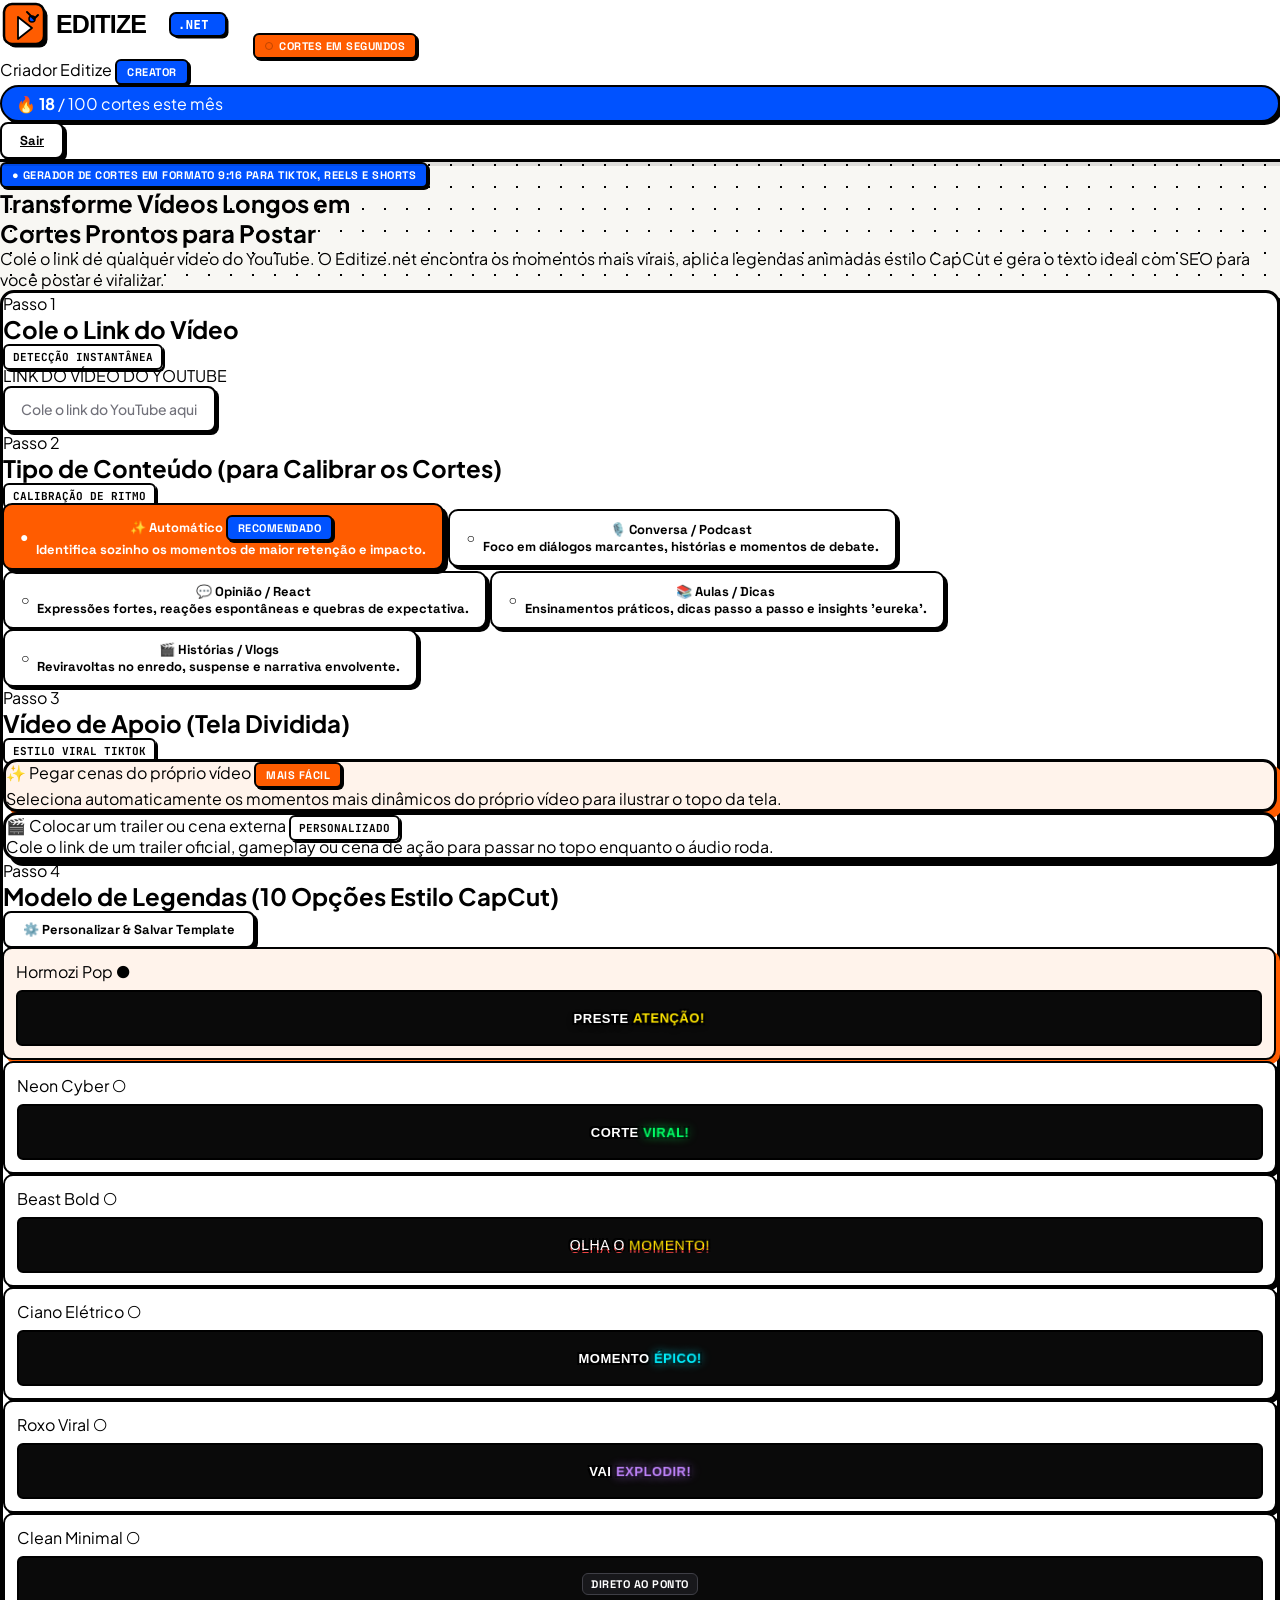
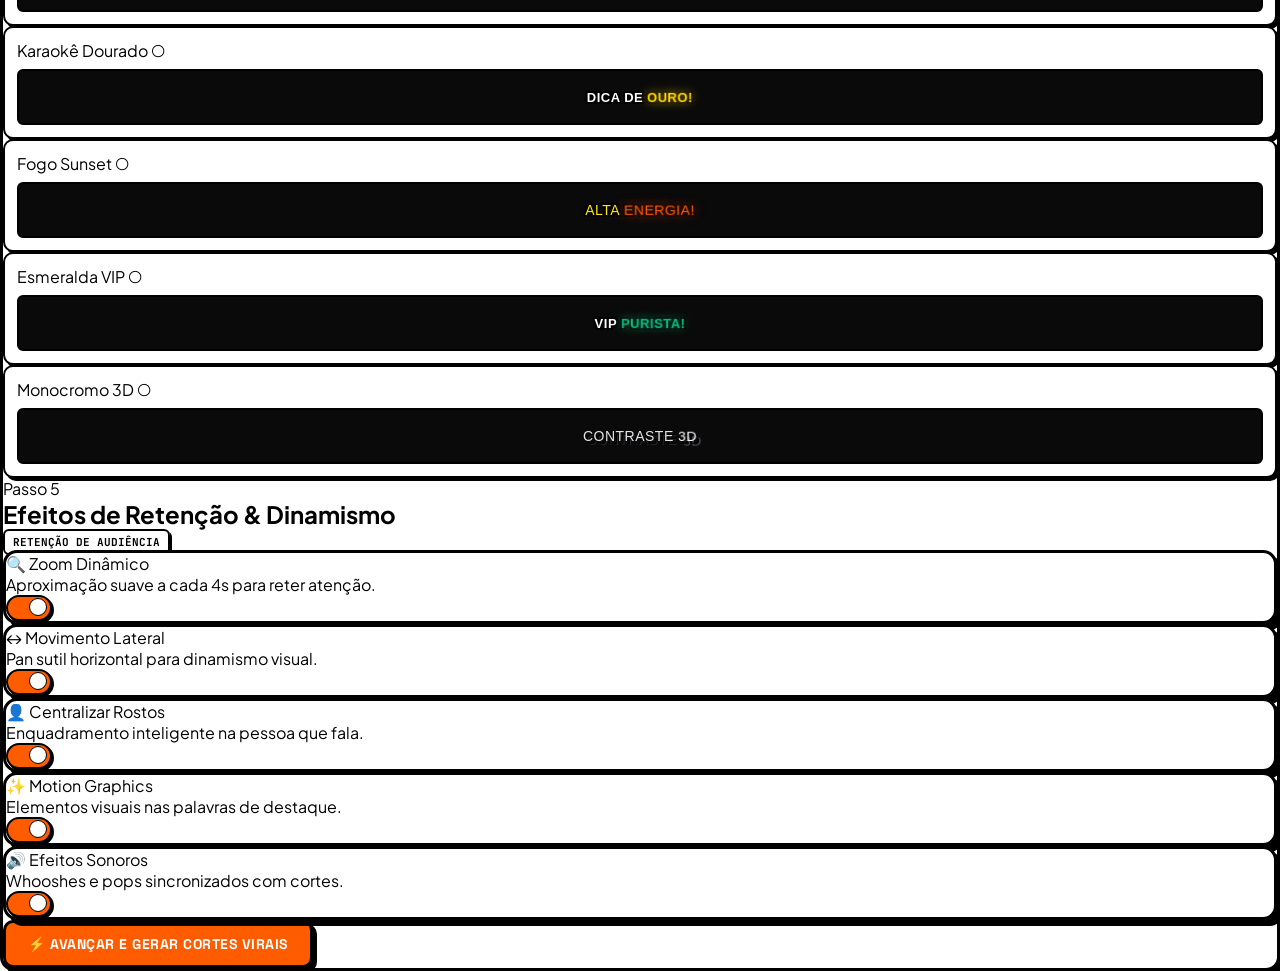
==== templates/index.html @ 09a6d40c "feat: Rebranding Editize.net com Neo-Brutalist key visual, renderizacao 9:16 com legendas e limite d" ====
<!DOCTYPE html>
<html lang="pt-BR">
<head>
    <meta charset="UTF-8">
    <meta name="viewport" content="width=device-width, initial-scale=1.0">
    <title>Editize.net — Estúdio de Cortes Virais</title>
    <link rel="icon" type="image/svg+xml" href="/static/favicon.svg">
    <!-- Tailwind CDN para estilização rápida -->
    <script src="https://cdn.tailwindcss.com"></script>
    <link rel="stylesheet" href="/static/css/cortefy.css?v=3.0.0">
    <script>
        // Seleção de Tipo de Conteúdo e Estado do Aplicativo
        window.selectedGenre = 'auto';
        window.selectedSubStyle = 'hormozi_pop';

        window.setGenre = function(genre) {
            window.selectedGenre = genre;
            var chips = document.querySelectorAll('.genre-chip');
            chips.forEach(function(chip) {
                var isMatch = chip.getAttribute('data-genre') === genre || chip.id === 'genre-btn-' + genre;
                var radio = chip.querySelector('.genre-radio');
                var title = chip.querySelector('.text-sm');
                var desc = chip.querySelector('p');
                if (isMatch) {
                    chip.classList.add('genre-chip-active');
                    chip.style.backgroundColor = '#FF5C00';
                    chip.style.borderColor = '#000000';
                    chip.style.color = '#FFFFFF';
                    chip.style.boxShadow = '4px 4px 0px #000000';
                    if (radio) {
                        radio.textContent = '●';
                        radio.style.color = '#FFFFFF';
                    }
                    if (title) title.style.color = '#FFFFFF';
                    if (desc) desc.style.color = '#FFF3EB';
                } else {
                    chip.classList.remove('genre-chip-active');
                    chip.style.backgroundColor = '#FFFFFF';
                    chip.style.borderColor = '#000000';
                    chip.style.color = '#000000';
                    chip.style.boxShadow = '3px 3px 0px #000000';
                    if (radio) {
                        radio.textContent = '○';
                        radio.style.color = '#000000';
                    }
                    if (title) title.style.color = '#000000';
                    if (desc) desc.style.color = '#4B5563';
                }
            });
            var hidden = document.getElementById('selected-genre-input');
            if (hidden) hidden.value = genre;
        };

        window.setSubStyle = function(styleKey) {
            window.selectedSubStyle = styleKey;
            var cards = document.querySelectorAll('.sub-card');
            cards.forEach(function(card) {
                var isMatch = card.getAttribute('data-sub-style') === styleKey;
                var radio = card.querySelector('.sub-radio');
                if (isMatch) {
                    card.classList.add('sub-card-active');
                    if (radio) {
                        radio.textContent = '●';
                        radio.style.color = '#FF5C00';
                    }
                } else {
                    card.classList.remove('sub-card-active');
                    if (radio) {
                        radio.textContent = '○';
                        radio.style.color = '#000000';
                    }
                }
            });
            var hidden = document.getElementById('selected-sub-style-input');
            if (hidden) hidden.value = styleKey;
        };
    </script>
</head>
<body class="selection:bg-[#FF5C00] selection:text-white min-h-screen text-black">

    <!-- Cabeçalho Principal -->
    <header class="header-glass py-4 px-6 md:px-12 flex justify-between items-center sticky top-0 z-50">
        <div class="flex items-center gap-4">
            <img src="/static/logo.svg" alt="Editize.net" class="h-8">
            <span class="badge-neon hidden sm:inline-flex">
                <span class="radar-dot"></span>
                <span>Cortes em Segundos</span>
            </span>
        </div>

        <div class="flex items-center gap-3">
            <!-- Informações do Usuário Logado -->
            <div id="user-header-chip" class="hidden md:flex items-center gap-2 bg-[#F4F3EE] border-2 border-black px-3 py-1.5 rounded-lg text-xs font-bold shadow-[2px_2px_0px_#000]">
                <span id="user-name-display" class="text-black font-black">Criador Editize</span>
                <span id="user-plan-display" class="badge-blue text-[9px] py-0.5 px-1.5 uppercase font-black">Creator</span>
            </div>

            <!-- Contador Mensal de Cortes -->
            <div class="monthly-badge flex items-center gap-2.5 px-3.5 py-1.5 rounded-full text-xs">
                <span class="text-white font-bold">🔥</span>
                <span class="text-white font-bold">
                    <strong id="header-cuts-used" class="text-white font-mono">18</strong> / <span id="header-cuts-limit" class="text-blue-100">100</span> cortes este mês
                </span>
                <div class="w-16 h-2 bg-black/25 rounded-full overflow-hidden border border-black/30 hidden md:block">
                    <div id="header-cuts-bar" class="h-full bg-white rounded-full" style="width: 18%;"></div>
                </div>
            </div>

            <a href="/login" class="btn-secondary text-xs hidden sm:inline-flex" title="Alternar conta ou sair">
                <span>Sair</span>
            </a>
        </div>
    </header>

    <!-- Conteúdo Principal -->
    <main class="max-w-5xl mx-auto px-6 py-10 space-y-12">

        <!-- Apresentação -->
        <section class="text-center space-y-4 pt-2">
            <div class="badge-blue text-xs font-extrabold uppercase tracking-wider mb-1">
                <span>● Gerador de Cortes em Formato 9:16 para TikTok, Reels e Shorts</span>
            </div>
            <h1 class="text-4xl md:text-5xl font-black tracking-tight text-black font-display leading-tight">
                Transforme Vídeos Longos em <br>
                <span class="text-[#FF5C00] underline decoration-[#0052FF] decoration-4 underline-offset-4">Cortes Prontos para Postar</span>
            </h1>
            <p class="text-zinc-700 font-medium text-sm md:text-base max-w-2xl mx-auto">
                Cole o link de qualquer vídeo do YouTube. O Editize.net encontra os momentos mais virais, aplica legendas animadas estilo CapCut e gera o texto ideal com SEO para você postar e viralizar.
            </p>
        </section>

        <!-- Formulário do Estúdio (Passos 1 a 6) -->
        <section class="tech-card p-6 md:p-8 space-y-8">

            <!-- PASSO 1: Escolha do Vídeo -->
            <div class="space-y-4">
                <div class="flex items-center justify-between border-b-2 border-black pb-3">
                    <div class="flex items-center gap-3">
                        <span class="text-[#FF5C00] font-black text-sm uppercase">Passo 1</span>
                        <h2 class="text-lg font-black text-black font-display">Cole o Link do Vídeo</h2>
                    </div>
                    <span class="badge-zinc">Detecção Instantânea</span>
                </div>

                <div class="space-y-3">
                    <div class="flex items-center justify-between">
                        <label class="block text-xs font-black text-zinc-800 tracking-wider">LINK DO VÍDEO DO YOUTUBE</label>
                        <span id="preview-loading-spinner" class="text-xs text-[#FF5C00] font-bold items-center gap-1.5" style="display: none;">
                            <span class="radar-dot"></span>
                            <span>Identificando vídeo...</span>
                        </span>
                    </div>
                    <input 
                        type="text" 
                        id="input-main-url"
                        class="tech-input w-full"
                        placeholder="Cole o link do YouTube aqui (ex: https://www.youtube.com/watch?v=...)"
                        value=""
                        autocomplete="off"
                    >

                    <!-- Card de Prévia Instantânea do Vídeo -->
                    <div id="video-preview-card" class="preview-card p-4 flex flex-col sm:flex-row gap-4 items-center" style="display: none;">
                        <div class="relative w-full sm:w-48 aspect-video rounded-lg overflow-hidden border-2 border-black shrink-0 bg-zinc-950 shadow-[2px_2px_0px_#000]">
                            <img id="preview-thumb" src="" alt="Capa do Vídeo" class="w-full h-full object-cover">
                            <span id="preview-duration" class="absolute bottom-1.5 right-1.5 bg-black text-[11px] text-[#FF5C00] font-mono px-2 py-0.5 rounded border border-black font-bold">--:--</span>
                        </div>
                        <div class="flex-1 text-left space-y-1.5 w-full">
                            <div class="flex items-center gap-2">
                                <span class="badge-neon text-[10px]">
                                    <span class="radar-dot"></span>
                                    <span>Vídeo Identificado</span>
                                </span>
                                <span id="preview-channel" class="text-xs text-zinc-700 font-bold truncate max-w-[200px]"></span>
                            </div>
                            <h3 id="preview-title" class="text-sm sm:text-base font-black text-black line-clamp-2"></h3>
                            <p class="text-xs text-zinc-600 font-medium">
                                Vídeo identificado com sucesso! Configure as preferências abaixo para calibrar seus cortes.
                            </p>
                        </div>
                    </div>
                </div>
            </div>

            <!-- PASSO 2: Tipo de Conteúdo -->
            <div class="space-y-4">
                <div class="flex items-center justify-between border-b-2 border-black pb-3">
                    <div class="flex items-center gap-3">
                        <span class="text-[#FF5C00] font-black text-sm uppercase">Passo 2</span>
                        <h2 class="text-lg font-black text-black font-display">Tipo de Conteúdo (para Calibrar os Cortes)</h2>
                    </div>
                    <span class="badge-zinc">Calibração de Ritmo</span>
                </div>

                <input type="hidden" id="selected-genre-input" value="auto">
                <div id="genre-container" class="grid grid-cols-1 sm:grid-cols-2 md:grid-cols-3 gap-3">
                    <!-- Automático -->
                    <button type="button" data-genre="auto" onclick="setGenre('auto')" id="genre-btn-auto" class="genre-chip genre-chip-active text-left p-3.5 rounded-xl flex items-start gap-3 transition-all" style="background-color: #FF5C00; border-color: #000000; color: #FFFFFF; box-shadow: 4px 4px 0px #000000;">
                        <span class="genre-radio text-base leading-none font-black shrink-0 mt-0.5" style="color: #FFFFFF;">●</span>
                        <div>
                            <div class="text-sm font-black text-white flex items-center gap-1.5">
                                <span>✨ Automático</span>
                                <span class="badge-blue text-[9px] py-0 px-1.5">Recomendado</span>
                            </div>
                            <p class="text-xs text-orange-100 font-medium mt-1">Identifica sozinho os momentos de maior retenção e impacto.</p>
                        </div>
                    </button>

                    <!-- Conversa / Podcast -->
                    <button type="button" data-genre="podcast" onclick="setGenre('podcast')" id="genre-btn-podcast" class="genre-chip text-left p-3.5 rounded-xl flex items-start gap-3 transition-all">
                        <span class="genre-radio text-base leading-none font-black shrink-0 mt-0.5" style="color: #000000;">○</span>
                        <div>
                            <div class="text-sm font-black text-black">🎙️ Conversa / Podcast</div>
                            <p class="text-xs text-zinc-600 font-medium mt-1">Foco em diálogos marcantes, histórias e momentos de debate.</p>
                        </div>
                    </button>

                    <!-- Opinião / React -->
                    <button type="button" data-genre="commentary" onclick="setGenre('commentary')" id="genre-btn-commentary" class="genre-chip text-left p-3.5 rounded-xl flex items-start gap-3 transition-all">
                        <span class="genre-radio text-base leading-none font-black shrink-0 mt-0.5" style="color: #000000;">○</span>
                        <div>
                            <div class="text-sm font-black text-black">💬 Opinião / React</div>
                            <p class="text-xs text-zinc-600 font-medium mt-1">Expressões fortes, reações espontâneas e quebras de expectativa.</p>
                        </div>
                    </button>

                    <!-- Aulas / Dicas -->
                    <button type="button" data-genre="academic" onclick="setGenre('academic')" id="genre-btn-academic" class="genre-chip text-left p-3.5 rounded-xl flex items-start gap-3 transition-all">
                        <span class="genre-radio text-base leading-none font-black shrink-0 mt-0.5" style="color: #000000;">○</span>
                        <div>
                            <div class="text-sm font-black text-black">📚 Aulas / Dicas</div>
                            <p class="text-xs text-zinc-600 font-medium mt-1">Ensinamentos práticos, dicas passo a passo e insights 'eureka'.</p>
                        </div>
                    </button>

                    <!-- Histórias / Vlogs -->
                    <button type="button" data-genre="vlog" onclick="setGenre('vlog')" id="genre-btn-vlog" class="genre-chip text-left p-3.5 rounded-xl flex items-start gap-3 transition-all">
                        <span class="genre-radio text-base leading-none font-black shrink-0 mt-0.5" style="color: #000000;">○</span>
                        <div>
                            <div class="text-sm font-black text-black">🎬 Histórias / Vlogs</div>
                            <p class="text-xs text-zinc-600 font-medium mt-1">Reviravoltas no enredo, suspense e narrativa envolvente.</p>
                        </div>
                    </button>
                </div>
            </div>

            <!-- PASSO 3: Vídeo de Apoio (Tela Dividida) -->
            <div class="space-y-4">
                <div class="flex items-center justify-between border-b-2 border-black pb-3">
                    <div class="flex items-center gap-3">
                        <span class="text-[#FF5C00] font-black text-sm uppercase">Passo 3</span>
                        <h2 class="text-lg font-black text-black font-display">Vídeo de Apoio (Tela Dividida)</h2>
                    </div>
                    <span class="badge-zinc">Estilo Viral TikTok</span>
                </div>

                <div class="grid grid-cols-1 md:grid-cols-2 gap-4">
                    <!-- Opção A: Cenas do próprio vídeo -->
                    <div 
                        id="btn-broll-auto"
                        onclick="setBRollMode('auto_extract')"
                        class="tech-card tech-card-active p-4 cursor-pointer flex flex-col justify-between"
                    >
                        <div class="flex items-center justify-between mb-2">
                            <span class="text-sm font-black text-black">✨ Pegar cenas do próprio vídeo</span>
                            <span class="badge-neon text-[10px]">MAIS FÁCIL</span>
                        </div>
                        <p class="text-xs text-zinc-700 font-medium">
                            Seleciona automaticamente os momentos mais dinâmicos do próprio vídeo para ilustrar o topo da tela.
                        </p>
                    </div>

                    <!-- Opção B: Trailer ou Vídeo Externo -->
                    <div 
                        id="btn-broll-ext"
                        onclick="setBRollMode('external')"
                        class="tech-card p-4 cursor-pointer flex flex-col justify-between"
                    >
                        <div class="flex items-center justify-between mb-2">
                            <span class="text-sm font-black text-black">🎬 Colocar um trailer ou cena externa</span>
                            <span class="badge-zinc text-[10px]">PERSONALIZADO</span>
                        </div>
                        <p class="text-xs text-zinc-700 font-medium">
                            Cole o link de um trailer oficial, gameplay ou cena de ação para passar no topo enquanto o áudio roda.
                        </p>
                    </div>
                </div>

                <!-- Input Condicional de Vídeo Externo -->
                <div id="broll-external-input" class="space-y-2 pt-1" style="display: none;">
                    <label class="block text-xs font-black text-zinc-800 tracking-wider">LINK DO TRAILER OU CENA NO YOUTUBE</label>
                    <input 
                        type="text" 
                        id="input-broll-url"
                        class="tech-input w-full"
                        placeholder="Cole aqui o link do trailer ou cena (ex: https://www.youtube.com/watch?v=...)"
                    >
                </div>
            </div>

            <!-- PASSO 4: Modelo de Legendas (10 Opções CapCut + Personalizador + Template) -->
            <div class="space-y-4">
                <div class="flex items-center justify-between border-b-2 border-black pb-3">
                    <div class="flex items-center gap-3">
                        <span class="text-[#FF5C00] font-black text-sm uppercase">Passo 4</span>
                        <h2 class="text-lg font-black text-black font-display">Modelo de Legendas (10 Opções Estilo CapCut)</h2>
                    </div>
                    <button type="button" onclick="toggleCustomizeDrawer()" class="btn-secondary text-xs py-1.5 px-3">
                        <span>⚙️ Personalizar & Salvar Template</span>
                    </button>
                </div>

                <input type="hidden" id="selected-sub-style-input" value="hormozi_pop">

                <!-- Grid com os 10 Modelos -->
                <div class="grid grid-cols-2 sm:grid-cols-3 md:grid-cols-5 gap-3">
                    
                    <!-- 1. Hormozi Pop -->
                    <div data-sub-style="hormozi_pop" onclick="setSubStyle('hormozi_pop')" class="sub-card sub-card-active">
                        <div class="flex items-center justify-between">
                            <span class="text-xs font-black text-black">Hormozi Pop</span>
                            <span class="sub-radio text-[#FF5C00] font-black text-xs">●</span>
                        </div>
                        <div class="sub-preview-box">
                            <span class="sub-style-hormozi">PRESTE <span class="anim-word">ATENÇÃO!</span></span>
                        </div>
                    </div>

                    <!-- 2. Neon Cyber -->
                    <div data-sub-style="neon_cyber" onclick="setSubStyle('neon_cyber')" class="sub-card">
                        <div class="flex items-center justify-between">
                            <span class="text-xs font-black text-black">Neon Cyber</span>
                            <span class="sub-radio text-black font-black text-xs">○</span>
                        </div>
                        <div class="sub-preview-box">
                            <span class="sub-style-neon">CORTE <span class="anim-word">VIRAL!</span></span>
                        </div>
                    </div>

                    <!-- 3. Beast Bold -->
                    <div data-sub-style="beast_bold" onclick="setSubStyle('beast_bold')" class="sub-card">
                        <div class="flex items-center justify-between">
                            <span class="text-xs font-black text-black">Beast Bold</span>
                            <span class="sub-radio text-black font-black text-xs">○</span>
                        </div>
                        <div class="sub-preview-box">
                            <span class="sub-style-beast">OLHA O <span class="anim-word">MOMENTO!</span></span>
                        </div>
                    </div>

                    <!-- 4. Ciano Elétrico -->
                    <div data-sub-style="cyan_electric" onclick="setSubStyle('cyan_electric')" class="sub-card">
                        <div class="flex items-center justify-between">
                            <span class="text-xs font-black text-black">Ciano Elétrico</span>
                            <span class="sub-radio text-black font-black text-xs">○</span>
                        </div>
                        <div class="sub-preview-box">
                            <span class="sub-style-cyan">MOMENTO <span class="anim-word">ÉPICO!</span></span>
                        </div>
                    </div>

                    <!-- 5. Roxo Viral -->
                    <div data-sub-style="purple_viral" onclick="setSubStyle('purple_viral')" class="sub-card">
                        <div class="flex items-center justify-between">
                            <span class="text-xs font-black text-black">Roxo Viral</span>
                            <span class="sub-radio text-black font-black text-xs">○</span>
                        </div>
                        <div class="sub-preview-box">
                            <span class="sub-style-purple">VAI <span class="anim-word">EXPLODIR!</span></span>
                        </div>
                    </div>

                    <!-- 6. Clean Minimal -->
                    <div data-sub-style="clean_minimal" onclick="setSubStyle('clean_minimal')" class="sub-card">
                        <div class="flex items-center justify-between">
                            <span class="text-xs font-black text-black">Clean Minimal</span>
                            <span class="sub-radio text-black font-black text-xs">○</span>
                        </div>
                        <div class="sub-preview-box">
                            <span class="sub-style-minimal">DIRETO AO PONTO</span>
                        </div>
                    </div>

                    <!-- 7. Karaokê Dourado -->
                    <div data-sub-style="gold_karaoke" onclick="setSubStyle('gold_karaoke')" class="sub-card">
                        <div class="flex items-center justify-between">
                            <span class="text-xs font-black text-black">Karaokê Dourado</span>
                            <span class="sub-radio text-black font-black text-xs">○</span>
                        </div>
                        <div class="sub-preview-box">
                            <span class="sub-style-gold">DICA DE <span class="anim-word">OURO!</span></span>
                        </div>
                    </div>

                    <!-- 8. Fogo Sunset -->
                    <div data-sub-style="fire_sunset" onclick="setSubStyle('fire_sunset')" class="sub-card">
                        <div class="flex items-center justify-between">
                            <span class="text-xs font-black text-black">Fogo Sunset</span>
                            <span class="sub-radio text-black font-black text-xs">○</span>
                        </div>
                        <div class="sub-preview-box">
                            <span class="sub-style-fire">ALTA <span class="anim-word">ENERGIA!</span></span>
                        </div>
                    </div>

                    <!-- 9. Esmeralda VIP -->
                    <div data-sub-style="emerald_vip" onclick="setSubStyle('emerald_vip')" class="sub-card">
                        <div class="flex items-center justify-between">
                            <span class="text-xs font-black text-black">Esmeralda VIP</span>
                            <span class="sub-radio text-black font-black text-xs">○</span>
                        </div>
                        <div class="sub-preview-box">
                            <span class="sub-style-emerald">VIP <span class="anim-word">PURISTA!</span></span>
                        </div>
                    </div>

                    <!-- 10. Monocromo 3D -->
                    <div data-sub-style="monochrome_3d" onclick="setSubStyle('monochrome_3d')" class="sub-card">
                        <div class="flex items-center justify-between">
                            <span class="text-xs font-black text-black">Monocromo 3D</span>
                            <span class="sub-radio text-black font-black text-xs">○</span>
                        </div>
                        <div class="sub-preview-box">
                            <span class="sub-style-mono3d">CONTRASTE <span class="anim-word">3D</span></span>
                        </div>
                    </div>

                </div>

                <!-- Gaveta Expansível de Personalização e Template -->
                <div id="sub-customizer-drawer" class="preview-card p-5 space-y-4" style="display: none;">
                    <div class="flex items-center justify-between border-b-2 border-black pb-2">
                        <span class="text-xs font-black text-black flex items-center gap-2">
                            <span>🎨 Personalizador de Legenda</span>
                            <span id="saved-template-badge" class="badge-neon text-[9px]" style="display: none;">Template Ativo</span>
                        </span>
                        <span class="text-[11px] text-zinc-600 font-bold">Ajuste fino visual</span>
                    </div>

                    <div class="grid grid-cols-1 sm:grid-cols-2 md:grid-cols-4 gap-4">
                        <!-- Cor do Destaque -->
                        <div class="space-y-1.5">
                            <label class="block text-[11px] font-black text-zinc-800 uppercase">COR DO DESTAQUE</label>
                            <div class="flex items-center gap-2">
                                <input type="color" id="custom-sub-color" value="#FF5C00" class="w-8 h-8 rounded border-2 border-black bg-transparent cursor-pointer">
                                <span id="custom-sub-color-label" class="text-xs font-mono font-bold text-black">#FF5C00</span>
                            </div>
                        </div>

                        <!-- Tamanho da Fonte -->
                        <div class="space-y-1.5">
                            <label class="block text-[11px] font-black text-zinc-800 uppercase">TAMANHO DO TEXTO</label>
                            <select id="custom-sub-size" class="tech-input w-full py-1.5 text-xs">
                                <option value="64">Pequeno (64px)</option>
                                <option value="76" selected>Médio (76px - Ideal)</option>
                                <option value="86">Grande (86px - Impacto)</option>
                            </select>
                        </div>

                        <!-- Posição da Legenda -->
                        <div class="space-y-1.5">
                            <label class="block text-[11px] font-black text-zinc-800 uppercase">POSIÇÃO NA TELA</label>
                            <select id="custom-sub-position" class="tech-input w-full py-1.5 text-xs">
                                <option value="360">Inferior (Padrão)</option>
                                <option value="520" selected>Centro Inferior (Melhor Retenção)</option>
                                <option value="750">Centro da Tela</option>
                            </select>
                        </div>

                        <!-- Ações de Template -->
                        <div class="space-y-1.5 flex flex-col justify-end">
                            <button type="button" onclick="saveSubtitleTemplate()" class="btn-neon text-xs py-2 justify-center">
                                <span>💾 Salvar Como Meu Template</span>
                            </button>
                        </div>
                    </div>
                </div>
            </div>

            <!-- PASSO 5: Toggles de Efeitos Cinematográficos -->
            <div class="space-y-4">
                <div class="flex items-center justify-between border-b-2 border-black pb-3">
                    <div class="flex items-center gap-3">
                        <span class="text-[#FF5C00] font-black text-sm uppercase">Passo 5</span>
                        <h2 class="text-lg font-black text-black font-display">Efeitos de Retenção & Dinamismo</h2>
                    </div>
                    <span class="badge-zinc">Retenção de Audiência</span>
                </div>

                <div class="grid grid-cols-1 sm:grid-cols-2 md:grid-cols-3 gap-3">
                    
                    <!-- Toggle 1: Zoom Dinâmico -->
                    <div class="tech-card p-3.5 flex items-center justify-between gap-3">
                        <div class="space-y-0.5">
                            <div class="text-xs font-black text-black flex items-center gap-1.5">
                                <span>🔍 Zoom Dinâmico</span>
                            </div>
                            <p class="text-[11px] text-zinc-600 font-medium">Aproximação suave a cada 4s para reter atenção.</p>
                        </div>
                        <label class="toggle-switch">
                            <input type="checkbox" id="toggle-zoom" checked>
                            <span class="toggle-slider"></span>
                        </label>
                    </div>

                    <!-- Toggle 2: Movimento Lateral -->
                    <div class="tech-card p-3.5 flex items-center justify-between gap-3">
                        <div class="space-y-0.5">
                            <div class="text-xs font-black text-black flex items-center gap-1.5">
                                <span>↔️ Movimento Lateral</span>
                            </div>
                            <p class="text-[11px] text-zinc-600 font-medium">Pan sutil horizontal para dinamismo visual.</p>
                        </div>
                        <label class="toggle-switch">
                            <input type="checkbox" id="toggle-drift" checked>
                            <span class="toggle-slider"></span>
                        </label>
                    </div>

                    <!-- Toggle 3: Centralizar Rostos -->
                    <div class="tech-card p-3.5 flex items-center justify-between gap-3">
                        <div class="space-y-0.5">
                            <div class="text-xs font-black text-black flex items-center gap-1.5">
                                <span>👤 Centralizar Rostos</span>
                            </div>
                            <p class="text-[11px] text-zinc-600 font-medium">Enquadramento inteligente na pessoa que fala.</p>
                        </div>
                        <label class="toggle-switch">
                            <input type="checkbox" id="toggle-center-face" checked>
                            <span class="toggle-slider"></span>
                        </label>
                    </div>

                    <!-- Toggle 4: Incluir Motion Graphics -->
                    <div class="tech-card p-3.5 flex items-center justify-between gap-3">
                        <div class="space-y-0.5">
                            <div class="text-xs font-black text-black flex items-center gap-1.5">
                                <span>✨ Motion Graphics</span>
                            </div>
                            <p class="text-[11px] text-zinc-600 font-medium">Elementos visuais nas palavras de destaque.</p>
                        </div>
                        <label class="toggle-switch">
                            <input type="checkbox" id="toggle-motion-graphics" checked>
                            <span class="toggle-slider"></span>
                        </label>
                    </div>

                    <!-- Toggle 5: Efeitos Sonoros -->
                    <div class="tech-card p-3.5 flex items-center justify-between gap-3">
                        <div class="space-y-0.5">
                            <div class="text-xs font-black text-black flex items-center gap-1.5">
                                <span>🔊 Efeitos Sonoros</span>
                            </div>
                            <p class="text-[11px] text-zinc-600 font-medium">Whooshes e pops sincronizados com cortes.</p>
                        </div>
                        <label class="toggle-switch">
                            <input type="checkbox" id="toggle-sound-effects" checked>
                            <span class="toggle-slider"></span>
                        </label>
                    </div>

                </div>
            </div>

            <!-- PASSO 6: Botão de Ação "Avançar!" -->
            <div class="pt-4 space-y-4">
                <button id="btn-advance" onclick="startAnalysis()" class="btn-neon w-full py-4 text-base font-black tracking-wider flex items-center justify-center gap-2">
                    <span>⚡ Avançar e Gerar Cortes Virais</span>
                </button>

                <!-- Barra de Progresso Ultra-Rápida -->
                <div id="progress-section" class="space-y-2 pt-2" style="display: none;">
                    <div class="flex justify-between text-xs text-black font-black">
                        <span id="progress-status" class="flex items-center gap-2">
                            <span class="radar-dot"></span>
                            <span>Iniciando processamento em alta velocidade...</span>
                        </span>
                        <span id="progress-percent" class="text-[#FF5C00] font-black font-mono">0%</span>
                    </div>
                    <div class="progress-neon-bar">
                        <div id="progress-fill" class="progress-neon-fill" style="width: 0%;"></div>
                    </div>
                </div>
            </div>

        </section>

        <!-- SEÇÃO DE RESULTADOS: 5 Cortes Iniciais Ranqueados com SEO -->
        <section id="cuts-section" class="space-y-6" style="display: none;">
            <div class="flex flex-col sm:flex-row sm:items-center justify-between gap-3 border-b-2 border-black pb-4">
                <div class="space-y-1">
                    <div class="flex items-center gap-2">
                        <span class="badge-blue text-xs">
                            <span class="radar-dot" style="background: #FFFFFF;"></span>
                            <span>Cortes Ranqueados</span>
                        </span>
                        <h2 class="text-xl font-black text-black font-display">5 Melhores Momentos Encontrados</h2>
                    </div>
                    <p class="text-xs text-zinc-600 font-medium">Ordenados do maior para o menor potencial de retenção e viralização.</p>
                </div>
                <span id="project-title-display" class="badge-zinc truncate max-w-sm"></span>
            </div>

            <!-- Grid de Cortes com Player Embutido em Cada Card -->
            <div id="cuts-container" class="grid grid-cols-1 gap-6">
                <!-- Preenchido via app.js -->
            </div>

            <!-- Botão de Gerar Mais 5 Cortes -->
            <div class="pt-6 flex justify-center">
                <button id="btn-more-cuts" onclick="generateMoreCuts()" class="btn-secondary py-3 px-8 text-sm font-black flex items-center gap-2">
                    <span>⚡ Gerar +5 Cortes Deste Vídeo</span>
                </button>
            </div>
        </section>

        <!-- Progresso de Renderização de Vídeo -->
        <div id="render-progress-section" class="preview-card p-6 space-y-3" style="display: none;">
            <div class="flex items-center justify-between">
                <div class="flex items-center gap-2">
                    <span class="radar-dot"></span>
                    <span id="render-progress-status" class="text-sm font-black text-black">Criando seu corte em 9:16...</span>
                </div>
                <span class="badge-neon text-xs">Renderizador Ultra-Rápido</span>
            </div>
            <div class="progress-neon-bar">
                <div id="render-progress-fill" class="progress-neon-fill" style="width: 0%;"></div>
            </div>
        </div>

    </main>

    <!-- Modal do Vídeo Pronto -->
    <div id="video-modal" class="modal-overlay" style="display: none;">
        <div class="tech-card p-6 max-w-sm w-full mx-4 flex flex-col items-center gap-4 relative">
            <button onclick="closeVideoModal()" class="absolute top-4 right-4 text-black hover:text-[#FF5C00] font-black text-lg">✕</button>
            
            <div class="flex items-center gap-2 self-start mb-1">
                <span class="radar-dot"></span>
                <span class="text-sm font-black text-black">Seu Vídeo Está Pronto!</span>
            </div>

            <!-- Player 9:16 de Celular -->
            <div class="w-full aspect-[9/16] bg-black rounded-lg overflow-hidden border-2 border-black relative shadow-[4px_4px_0px_#000]">
                <video id="modal-video-player" controls class="w-full h-full object-cover"></video>
            </div>

            <div class="flex gap-3 w-full mt-2">
                <button onclick="closeVideoModal()" class="btn-secondary flex-1 justify-center">Fechar</button>
                <a id="modal-download-btn" href="#" class="btn-neon flex-1 justify-center text-center">
                    Baixar Vídeo (MP4)
                </a>
            </div>
        </div>
    </div>

    <!-- Notificações Flutuantes -->
    <div id="toast-container"></div>

    <script src="/static/js/app.js?v=3.1.0"></script>
    <script>
        // Carrega dados do usuário logado no cabeçalho
        fetch('/api/auth/me')
            .then(function(r) { return r.json(); })
            .then(function(user) {
                if (user && user.name) {
                    var nameEl = document.getElementById('user-name-display');
                    var planEl = document.getElementById('user-plan-display');
                    if (nameEl) nameEl.innerText = user.name;
                    if (planEl) planEl.innerText = (user.plan || 'Free').toUpperCase();
                }
            })
            .catch(function() {});

        // Detecta se veio com parâmetro ?url= da landing page
        var urlParams = new URLSearchParams(window.location.search);
        var initialUrl = urlParams.get('url');
        if (initialUrl) {
            var inputUrl = document.getElementById('input-main-url');
            if (inputUrl) {
                inputUrl.value = initialUrl;
                setTimeout(function() {
                    if (window.handleUrlChange) window.handleUrlChange(initialUrl);
                }, 200);
            }
        }
    </script>
</body>
</html>
---- static/css/cortefy.css ----
/* ==========================================================================
   CORTEFY — Neo-Brutalist Design System
   Key Visual: Laranja (#FF5C00) + Branco (#FFFFFF) + Azul (#0052FF) + Preto (#000000)
   ========================================================================== */

@import url('https://fonts.googleapis.com/css2?family=Plus+Jakarta+Sans:wght@400;500;600;700;800;900&family=Space+Grotesk:wght@600;700;800;900&family=JetBrains+Mono:wght@500;700;800&display=swap');

:root {
  --neo-orange: #FF5C00;
  --neo-orange-hover: #E04F00;
  --neo-orange-subtle: #FFF3EB;
  --neo-blue: #0052FF;
  --neo-blue-hover: #003ECC;
  --neo-blue-subtle: #EBF2FF;
  --neo-white: #FFFFFF;
  --neo-canvas: #F8F7F3;
  --neo-canvas-card: #FFFFFF;
  --neo-black: #000000;
  --neo-dark: #121214;
  --neo-gray-100: #F4F3EE;
  --neo-gray-200: #E5E4DE;
  --neo-gray-400: #71717A;
  --neo-gray-700: #27272A;
  
  --border-neo: 3px solid #000000;
  --border-neo-sm: 2px solid #000000;
  --border-neo-thick: 3.5px solid #000000;

  --shadow-neo-xs: 2px 2px 0px #000000;
  --shadow-neo-sm: 3px 3px 0px #000000;
  --shadow-neo: 4px 4px 0px #000000;
  --shadow-neo-md: 5px 5px 0px #000000;
  --shadow-neo-lg: 6px 6px 0px #000000;
  --shadow-neo-xl: 8px 8px 0px #000000;

  --font-sans: 'Plus Jakarta Sans', -apple-system, BlinkMacSystemFont, 'Segoe UI', Roboto, sans-serif;
  --font-display: 'Space Grotesk', -apple-system, BlinkMacSystemFont, sans-serif;
  --font-mono: 'JetBrains Mono', monospace;
}

* {
  margin: 0;
  padding: 0;
  box-sizing: border-box;
}

::selection {
  background-color: var(--neo-orange);
  color: #FFFFFF;
}

body {
  background-color: var(--neo-canvas);
  color: var(--neo-black);
  font-family: var(--font-sans);
  min-height: 100vh;
  overflow-x: hidden;
  position: relative;
  /* Neo-Brutalist dot grid pattern */
  background-image: radial-gradient(#000000 1.2px, transparent 1.2px);
  background-size: 22px 22px;
}

/* ==========================================================================
   Header Neo-Brutalista
   ========================================================================== */
.header-glass {
  background: var(--neo-white);
  border-bottom: var(--border-neo-thick);
  box-shadow: 0 4px 0px rgba(0, 0, 0, 0.1);
  position: sticky;
  top: 0;
  z-index: 50;
}

/* ==========================================================================
   Cartões Neo-Brutalistas
   ========================================================================== */
.tech-card {
  background: var(--neo-white);
  border: var(--border-neo-thick);
  border-radius: 14px;
  box-shadow: var(--shadow-neo-lg);
  transition: all 0.15s cubic-bezier(0.2, 0, 0, 1);
  position: relative;
}

.tech-card:hover {
  transform: translate(-1px, -1px);
  box-shadow: 8px 8px 0px #000000;
}

.tech-card-active {
  border-color: #000000 !important;
  background: var(--neo-orange-subtle) !important;
  box-shadow: 6px 6px 0px var(--neo-orange) !important;
}

/* ==========================================================================
   Botões Neo-Brutalistas
   ========================================================================== */
.btn-neon, .btn-primary {
  background: var(--neo-orange);
  color: #FFFFFF;
  font-family: var(--font-display);
  font-weight: 800;
  font-size: 14px;
  border-radius: 10px;
  padding: 12px 22px;
  border: var(--border-neo);
  box-shadow: var(--shadow-neo);
  cursor: pointer;
  display: inline-flex;
  align-items: center;
  justify-content: center;
  gap: 8px;
  transition: all 0.12s ease;
  text-transform: uppercase;
  letter-spacing: 0.5px;
  user-select: none;
}

.btn-neon:hover, .btn-primary:hover {
  background: var(--neo-orange-hover);
  transform: translate(-2px, -2px);
  box-shadow: var(--shadow-neo-lg);
}

.btn-neon:active, .btn-primary:active {
  transform: translate(2px, 2px);
  box-shadow: 1px 1px 0px #000000;
}

.btn-secondary {
  background: var(--neo-white);
  color: var(--neo-black);
  font-family: var(--font-display);
  border: var(--border-neo-sm);
  border-radius: 8px;
  padding: 8px 18px;
  font-size: 13px;
  font-weight: 700;
  box-shadow: var(--shadow-neo-sm);
  cursor: pointer;
  transition: all 0.12s ease;
  display: inline-flex;
  align-items: center;
  gap: 8px;
  user-select: none;
}

.btn-secondary:hover {
  background: var(--neo-blue-subtle);
  color: var(--neo-blue);
  transform: translate(-1px, -1px);
  box-shadow: var(--shadow-neo);
}

.btn-secondary:active {
  transform: translate(2px, 2px);
  box-shadow: 0px 0px 0px #000000;
}

.btn-blue {
  background: var(--neo-blue);
  color: #FFFFFF;
  font-family: var(--font-display);
  font-weight: 800;
  border: var(--border-neo-sm);
  border-radius: 8px;
  padding: 10px 18px;
  box-shadow: var(--shadow-neo-sm);
  cursor: pointer;
  transition: all 0.12s ease;
  display: inline-flex;
  align-items: center;
  justify-content: center;
  gap: 8px;
}

.btn-blue:hover {
  background: var(--neo-blue-hover);
  transform: translate(-2px, -2px);
  box-shadow: var(--shadow-neo-md);
}

.btn-blue:active {
  transform: translate(2px, 2px);
  box-shadow: 1px 1px 0px #000000;
}

/* ==========================================================================
   Inputs e Campos de Texto
   ========================================================================== */
.tech-input {
  background: var(--neo-white);
  border: var(--border-neo-sm);
  color: var(--neo-black);
  border-radius: 8px;
  padding: 12px 16px;
  font-size: 14px;
  font-weight: 600;
  outline: none;
  box-shadow: var(--shadow-neo-sm);
  transition: all 0.15s ease;
  font-family: var(--font-sans);
}

.tech-input::placeholder {
  color: var(--neo-gray-400);
  font-weight: 500;
}

.tech-input:focus {
  border-color: var(--neo-black);
  box-shadow: 4px 4px 0px var(--neo-orange);
}

/* ==========================================================================
   Badges e Adesivos (Stickers Neo-Brutalistas)
   ========================================================================== */
.badge-neon {
  background: var(--neo-orange);
  color: #FFFFFF;
  border: var(--border-neo-sm);
  box-shadow: var(--shadow-neo-xs);
  font-family: var(--font-display);
  font-size: 11px;
  font-weight: 800;
  padding: 4px 10px;
  border-radius: 6px;
  display: inline-flex;
  align-items: center;
  gap: 6px;
  text-transform: uppercase;
  letter-spacing: 0.5px;
}

.badge-blue {
  background: var(--neo-blue);
  color: #FFFFFF;
  border: var(--border-neo-sm);
  box-shadow: var(--shadow-neo-xs);
  font-family: var(--font-display);
  font-size: 11px;
  font-weight: 800;
  padding: 4px 10px;
  border-radius: 6px;
  display: inline-flex;
  align-items: center;
  gap: 6px;
  text-transform: uppercase;
  letter-spacing: 0.5px;
}

.badge-zinc {
  background: var(--neo-white);
  color: var(--neo-black);
  border: var(--border-neo-sm);
  box-shadow: var(--shadow-neo-xs);
  font-family: var(--font-mono);
  font-size: 11px;
  font-weight: 700;
  padding: 4px 8px;
  border-radius: 6px;
  text-transform: uppercase;
}

/* Radar Pulsante Neo */
.radar-dot {
  width: 8px;
  height: 8px;
  background-color: var(--neo-orange);
  border-radius: 50%;
  position: relative;
  display: inline-block;
  border: 1px solid #000000;
}

.radar-dot::after {
  content: '';
  position: absolute;
  top: -3px;
  left: -3px;
  width: 12px;
  height: 12px;
  border-radius: 50%;
  background: var(--neo-orange);
  opacity: 0.75;
  animation: pulseRadar 1.6s infinite ease-out;
}

@keyframes pulseRadar {
  0% { transform: scale(1); opacity: 0.9; }
  100% { transform: scale(2.5); opacity: 0; }
}

/* ==========================================================================
   Chips de Gênero / Tipo de Conteúdo (Passo 2)
   ========================================================================== */
.genre-chip {
  background: var(--neo-white);
  border: var(--border-neo-sm);
  color: var(--neo-black);
  padding: 10px 16px;
  border-radius: 10px;
  font-size: 13px;
  font-family: var(--font-display);
  font-weight: 700;
  cursor: pointer;
  box-shadow: var(--shadow-neo-sm);
  transition: all 0.12s ease;
  display: inline-flex;
  align-items: center;
  gap: 8px;
  user-select: none;
}

.genre-chip:hover {
  transform: translate(-1px, -1px);
  box-shadow: var(--shadow-neo);
  background: var(--neo-orange-subtle);
}

.genre-chip:active {
  transform: translate(2px, 2px);
  box-shadow: 1px 1px 0px #000;
}

.genre-chip-active {
  background: var(--neo-orange) !important;
  color: #FFFFFF !important;
  border-color: #000000 !important;
  box-shadow: 4px 4px 0px #000000 !important;
  transform: translate(-1px, -1px);
}

.genre-radio {
  font-size: 14px;
  line-height: 1;
  font-weight: 900;
  display: inline-block;
  color: #000000;
}

.genre-chip-active .genre-radio {
  color: #FFFFFF !important;
}

/* ==========================================================================
   Contador Mensal de Cortes (Header)
   ========================================================================== */
.monthly-badge {
  background: var(--neo-blue);
  color: #FFFFFF;
  border: var(--border-neo-sm);
  box-shadow: var(--shadow-neo-sm);
  border-radius: 9999px;
  padding: 6px 14px;
}

/* ==========================================================================
   Passo 4: 10 Modelos de Legendas (100% Corrigidas e Sem Bugs)
   ========================================================================== */
.sub-card {
  background: var(--neo-white);
  border: var(--border-neo-sm);
  border-radius: 10px;
  padding: 12px;
  cursor: pointer;
  transition: all 0.12s ease;
  display: flex;
  flex-direction: column;
  justify-content: space-between;
  gap: 8px;
  position: relative;
  box-shadow: var(--shadow-neo-sm);
  user-select: none;
}

.sub-card:hover {
  transform: translate(-2px, -2px);
  box-shadow: var(--shadow-neo-md);
}

.sub-card:active {
  transform: translate(2px, 2px);
  box-shadow: 1px 1px 0px #000000;
}

.sub-card-active {
  border-color: #000000 !important;
  background: var(--neo-orange-subtle) !important;
  box-shadow: 4px 4px 0px var(--neo-orange) !important;
  transform: translate(-1px, -1px);
}

.sub-preview-box {
  background: #0A0A0A;
  border: 2px solid #000000;
  border-radius: 6px;
  padding: 12px 6px;
  min-height: 56px;
  display: flex;
  align-items: center;
  justify-content: center;
  text-align: center;
  overflow: hidden;
  position: relative;
}

/* Animação Suave Sem Reflow ou Pulos */
@keyframes wordPop {
  0%, 100% {
    transform: scale(1);
  }
  50% {
    transform: scale(1.08);
  }
}

.anim-word {
  display: inline-block;
  transform-origin: center;
  will-change: transform;
  animation: wordPop 1.4s infinite ease-in-out;
}

/* Estilos de Legendas 100% Nítidos com Borda 4-Direções */
.sub-style-hormozi {
  font-family: 'Arial Black', Impact, sans-serif;
  color: #FFFFFF;
  text-shadow: 2px 2px 0 #000, -2px -2px 0 #000, 2px -2px 0 #000, -2px 2px 0 #000, 0 3px 6px rgba(0,0,0,0.9);
  text-transform: uppercase;
  font-size: 13px;
  font-weight: 900;
  letter-spacing: 0.5px;
  white-space: nowrap;
}
.sub-style-hormozi .anim-word {
  color: #FFE600 !important;
}

.sub-style-neon {
  font-family: 'Arial Black', sans-serif;
  color: #FFFFFF;
  text-shadow: 2px 2px 0 #000, -2px -2px 0 #000, 2px -2px 0 #000, -2px 2px 0 #000;
  text-transform: uppercase;
  font-size: 13px;
  font-weight: 900;
  letter-spacing: 0.5px;
  white-space: nowrap;
}
.sub-style-neon .anim-word {
  color: #00FF66 !important;
  text-shadow: 0 0 10px rgba(0, 255, 102, 0.9), 2px 2px 0 #000, -2px -2px 0 #000, 2px -2px 0 #000, -2px 2px 0 #000;
}

/* Beast Bold: CORRIGIDO! Texto amarelo com contorno preto nítido e destaque vermelho contrastante */
.sub-style-beast {
  font-family: Impact, sans-serif;
  color: #FFFFFF;
  text-shadow: 2px 2px 0 #000, -2px -2px 0 #000, 2px -2px 0 #000, -2px 2px 0 #000, 0 3px 0 #EF4444;
  text-transform: uppercase;
  font-size: 14px;
  letter-spacing: 0.5px;
  white-space: nowrap;
}
.sub-style-beast .anim-word {
  color: #FFE600 !important;
  text-shadow: 2px 2px 0 #000, -2px -2px 0 #000, 2px -2px 0 #000, -2px 2px 0 #000, 0 3px 0 #EF4444;
}

.sub-style-cyan {
  font-family: 'Arial Black', sans-serif;
  color: #FFFFFF;
  text-shadow: 2px 2px 0 #000, -2px -2px 0 #000, 2px -2px 0 #000, -2px 2px 0 #000;
  text-transform: uppercase;
  font-size: 13px;
  font-weight: 900;
  letter-spacing: 0.5px;
  white-space: nowrap;
}
.sub-style-cyan .anim-word {
  color: #00F0FF !important;
  text-shadow: 0 0 10px rgba(0, 240, 255, 0.9), 2px 2px 0 #000, -2px -2px 0 #000, 2px -2px 0 #000, -2px 2px 0 #000;
}

.sub-style-purple {
  font-family: 'Arial Black', sans-serif;
  color: #FFFFFF;
  text-shadow: 2px 2px 0 #000, -2px -2px 0 #000, 2px -2px 0 #000, -2px 2px 0 #000;
  text-transform: uppercase;
  font-size: 13px;
  font-weight: 900;
  letter-spacing: 0.5px;
  white-space: nowrap;
}
.sub-style-purple .anim-word {
  color: #C084FC !important;
  text-shadow: 0 0 10px rgba(192, 132, 252, 0.9), 2px 2px 0 #000, -2px -2px 0 #000, 2px -2px 0 #000, -2px 2px 0 #000;
}

.sub-style-minimal {
  font-family: var(--font-display);
  color: #FFFFFF;
  background: #18181B;
  border: 1.5px solid #3F3F46;
  padding: 3px 8px;
  border-radius: 6px;
  font-size: 11px;
  font-weight: 800;
  text-transform: uppercase;
  letter-spacing: 0.5px;
  white-space: nowrap;
}
.sub-style-minimal .anim-word {
  color: var(--neo-orange) !important;
}

.sub-style-gold {
  font-family: 'Arial Black', sans-serif;
  color: #FFFFFF;
  text-shadow: 2px 2px 0 #000, -2px -2px 0 #000, 2px -2px 0 #000, -2px 2px 0 #000;
  text-transform: uppercase;
  font-size: 13px;
  font-weight: 900;
  letter-spacing: 0.5px;
  white-space: nowrap;
}
.sub-style-gold .anim-word {
  color: #FFD700 !important;
  text-shadow: 0 0 10px rgba(255, 215, 0, 0.9), 2px 2px 0 #000, -2px -2px 0 #000, 2px -2px 0 #000, -2px 2px 0 #000;
}

.sub-style-fire {
  font-family: Impact, sans-serif;
  color: #FFE600;
  text-shadow: 2px 2px 0 #000, -2px -2px 0 #000, 2px -2px 0 #000, -2px 2px 0 #000;
  text-transform: uppercase;
  font-size: 14px;
  letter-spacing: 0.5px;
  white-space: nowrap;
}
.sub-style-fire .anim-word {
  color: var(--neo-orange) !important;
  text-shadow: 0 0 12px rgba(255, 92, 0, 0.9), 2px 2px 0 #000, -2px -2px 0 #000, 2px -2px 0 #000, -2px 2px 0 #000;
}

.sub-style-emerald {
  font-family: 'Arial Black', sans-serif;
  color: #FFFFFF;
  text-shadow: 2px 2px 0 #000, -2px -2px 0 #000, 2px -2px 0 #000, -2px 2px 0 #000;
  text-transform: uppercase;
  font-size: 13px;
  font-weight: 800;
  letter-spacing: 0.5px;
  white-space: nowrap;
}
.sub-style-emerald .anim-word {
  color: #10B981 !important;
  text-shadow: 0 0 10px rgba(16, 185, 129, 0.9), 2px 2px 0 #000, -2px -2px 0 #000, 2px -2px 0 #000, -2px 2px 0 #000;
}

.sub-style-mono3d {
  font-family: Impact, sans-serif;
  color: #E4E4E7;
  text-shadow: 3px 3px 0 #000, 4px 4px 0 #27272A;
  text-transform: uppercase;
  font-size: 14px;
  letter-spacing: 0.5px;
  white-space: nowrap;
}
.sub-style-mono3d .anim-word {
  color: #FFFFFF !important;
  text-shadow: 3px 3px 0 #000, 5px 5px 0 #52525B;
}

/* ==========================================================================
   Passo 5: Toggles de Efeitos (Neo-Brutalista)
   ========================================================================== */
.toggle-switch {
  position: relative;
  display: inline-block;
  width: 46px;
  height: 26px;
  flex-shrink: 0;
}

.toggle-switch input {
  opacity: 0;
  width: 0;
  height: 0;
}

.toggle-slider {
  position: absolute;
  cursor: pointer;
  top: 0;
  left: 0;
  right: 0;
  bottom: 0;
  background-color: #E5E4DE;
  transition: 0.2s cubic-bezier(0.2, 0, 0, 1);
  border-radius: 9999px;
  border: var(--border-neo-sm);
  box-shadow: 2px 2px 0px #000000;
}

.toggle-slider:before {
  position: absolute;
  content: "";
  height: 16px;
  width: 16px;
  left: 3px;
  bottom: 3px;
  background-color: #FFFFFF;
  transition: 0.2s cubic-bezier(0.2, 0, 0, 1);
  border-radius: 50%;
  border: 1.5px solid #000000;
}

.toggle-switch input:checked + .toggle-slider {
  background-color: var(--neo-orange);
}

.toggle-switch input:checked + .toggle-slider:before {
  transform: translateX(18px);
  background-color: #FFFFFF;
}

/* ==========================================================================
   Barra de Progresso (Passo 6 e Render)
   ========================================================================== */
.progress-neon-bar {
  height: 16px;
  background: var(--neo-white);
  border: var(--border-neo-sm);
  border-radius: 9999px;
  overflow: hidden;
  box-shadow: var(--shadow-neo-sm);
  position: relative;
}

.progress-neon-fill {
  height: 100%;
  background: var(--neo-orange);
  background-image: linear-gradient(
    45deg,
    rgba(255, 255, 255, 0.25) 25%,
    transparent 25%,
    transparent 50%,
    rgba(255, 255, 255, 0.25) 50%,
    rgba(255, 255, 255, 0.25) 75%,
    transparent 75%,
    transparent
  );
  background-size: 20px 20px;
  transition: width 0.3s ease;
  animation: moveStripes 1s linear infinite;
}

@keyframes moveStripes {
  0% { background-position: 0 0; }
  100% { background-position: 20px 0; }
}

/* ==========================================================================
   Selos de Potencial Viral (Cards de Cortes)
   ========================================================================== */
.score-pill-viral {
  background: var(--neo-orange);
  color: #FFFFFF;
  border: var(--border-neo-sm);
  box-shadow: var(--shadow-neo-xs);
  font-family: var(--font-display);
  font-weight: 800;
  font-size: 11px;
  padding: 4px 10px;
  border-radius: 9999px;
  display: inline-flex;
  align-items: center;
  gap: 5px;
  text-transform: uppercase;
}

.score-pill-high {
  background: var(--neo-blue);
  color: #FFFFFF;
  border: var(--border-neo-sm);
  box-shadow: var(--shadow-neo-xs);
  font-family: var(--font-display);
  font-weight: 800;
  font-size: 11px;
  padding: 4px 10px;
  border-radius: 9999px;
  display: inline-flex;
  align-items: center;
  gap: 5px;
  text-transform: uppercase;
}

.score-pill-mid {
  background: var(--neo-white);
  color: var(--neo-black);
  border: var(--border-neo-sm);
  box-shadow: var(--shadow-neo-xs);
  font-family: var(--font-display);
  font-weight: 800;
  font-size: 11px;
  padding: 4px 10px;
  border-radius: 9999px;
  display: inline-flex;
  align-items: center;
  gap: 5px;
  text-transform: uppercase;
}

/* Caixa de Legenda SEO */
.seo-caption-box {
  background: var(--neo-blue-subtle);
  border: var(--border-neo-sm);
  border-radius: 8px;
  padding: 12px 14px;
  font-size: 12px;
  line-height: 1.5;
  color: var(--neo-black);
  white-space: pre-wrap;
  word-break: break-word;
  max-height: 110px;
  overflow-y: auto;
  position: relative;
  font-family: var(--font-sans);
}

.btn-copy-seo {
  background: var(--neo-orange);
  border: var(--border-neo-sm);
  color: #FFFFFF;
  padding: 6px 12px;
  border-radius: 6px;
  font-size: 11px;
  font-family: var(--font-display);
  font-weight: 800;
  cursor: pointer;
  box-shadow: var(--shadow-neo-xs);
  transition: all 0.1s ease;
  display: inline-flex;
  align-items: center;
  gap: 6px;
  text-transform: uppercase;
}

.btn-copy-seo:hover {
  background: var(--neo-orange-hover);
  transform: translate(-1px, -1px);
  box-shadow: var(--shadow-neo-sm);
}

.btn-copy-seo:active {
  transform: translate(1px, 1px);
  box-shadow: none;
}

.btn-copy-seo.copied {
  background: var(--neo-blue) !important;
  color: #FFFFFF !important;
}

/* Card de Prévia do Vídeo */
.preview-card {
  background: var(--neo-white);
  border: var(--border-neo);
  border-radius: 12px;
  box-shadow: var(--shadow-neo-md);
  transition: all 0.15s ease;
}

/* ==========================================================================
   Toasts e Modal
   ========================================================================== */
#toast-container {
  position: fixed;
  bottom: 24px;
  right: 24px;
  z-index: 100;
  display: flex;
  flex-direction: column;
  gap: 10px;
}

.toast {
  background: var(--neo-white);
  border: var(--border-neo);
  color: var(--neo-black);
  padding: 14px 20px;
  border-radius: 10px;
  font-size: 13px;
  font-weight: 700;
  display: flex;
  align-items: center;
  gap: 12px;
  box-shadow: var(--shadow-neo-lg);
  animation: slideToast 0.25s cubic-bezier(0.16, 1, 0.3, 1) forwards;
  min-width: 280px;
}

.toast-success { border-left: 8px solid var(--neo-orange); }
.toast-error { border-left: 8px solid #EF4444; }
.toast-info { border-left: 8px solid var(--neo-blue); }

@keyframes slideToast {
  from { opacity: 0; transform: translateY(16px); }
  to { opacity: 1; transform: translateY(0); }
}

.modal-overlay {
  position: fixed;
  inset: 0;
  background: rgba(0, 0, 0, 0.7);
  backdrop-filter: blur(4px);
  z-index: 99;
  display: flex;
  align-items: center;
  justify-content: center;
  animation: fadeIn 0.15s ease;
}

@keyframes fadeIn {
  from { opacity: 0; }
  to { opacity: 1; }
}
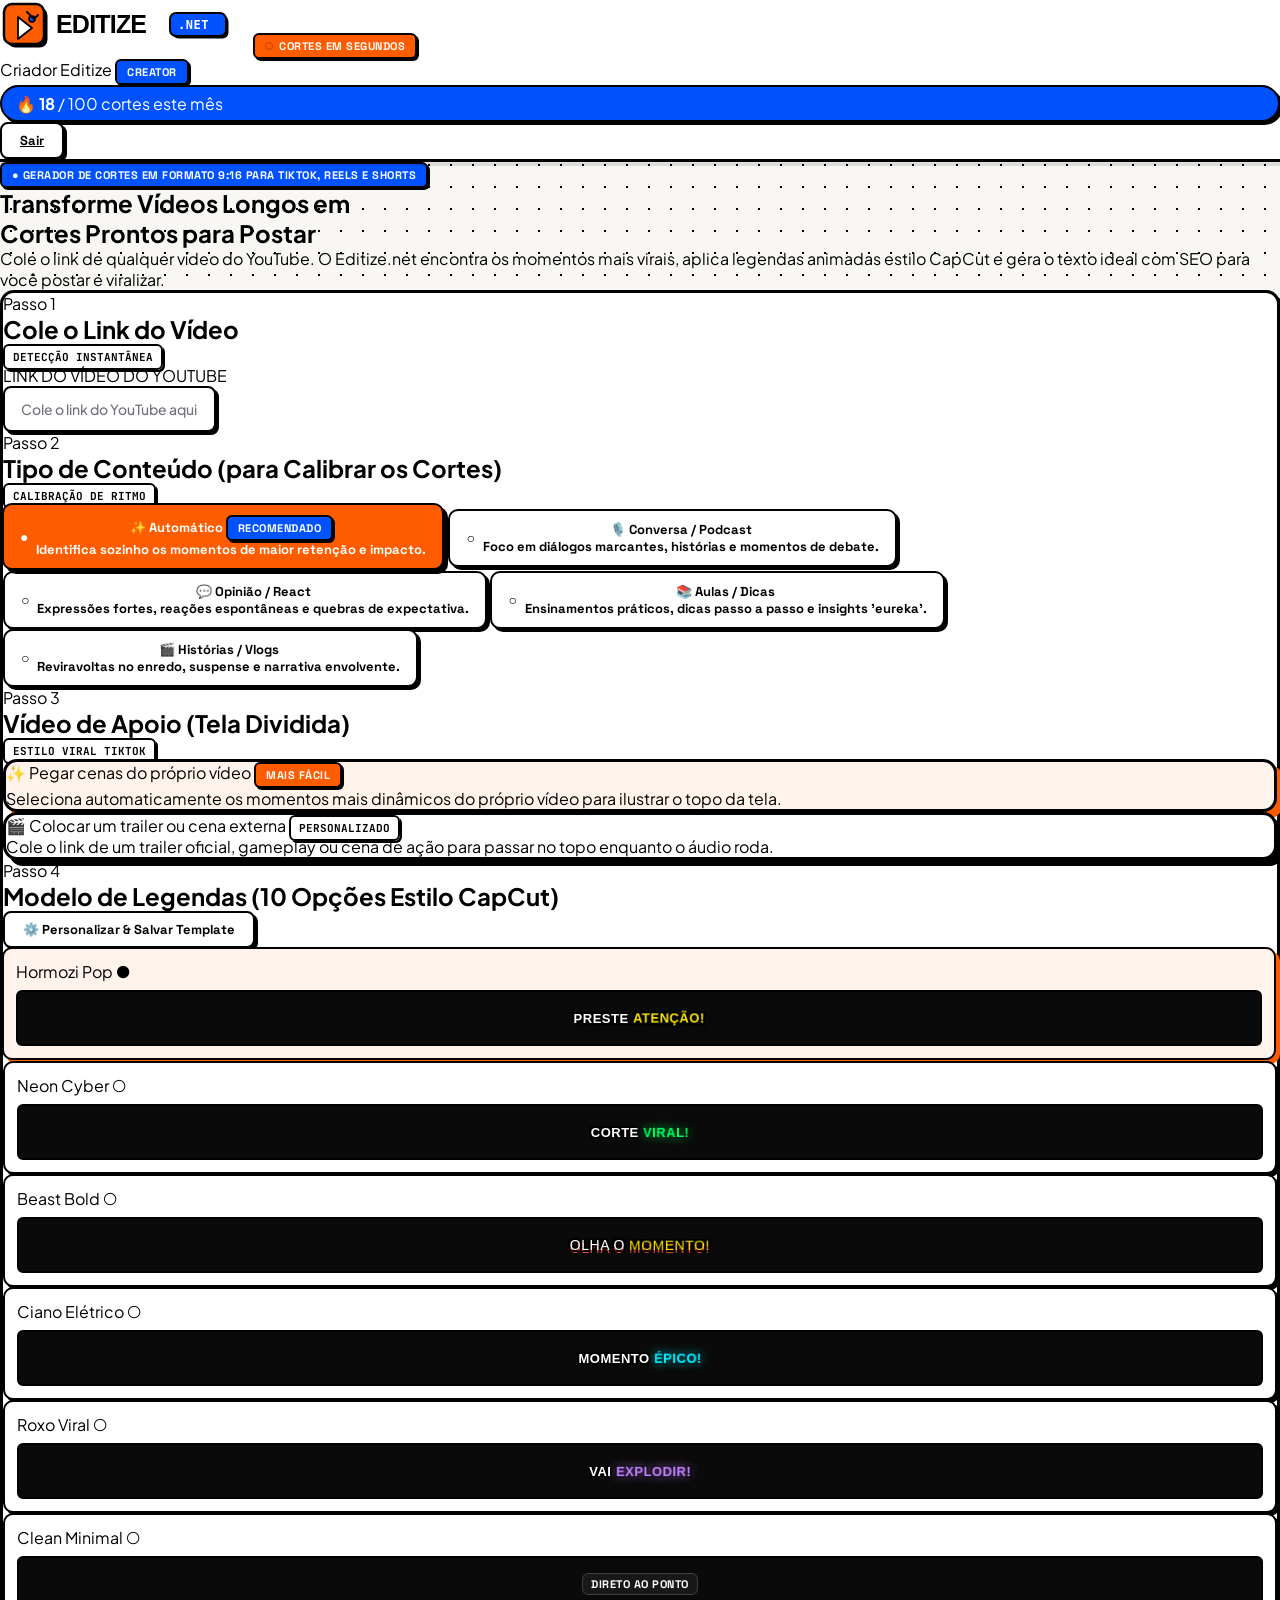
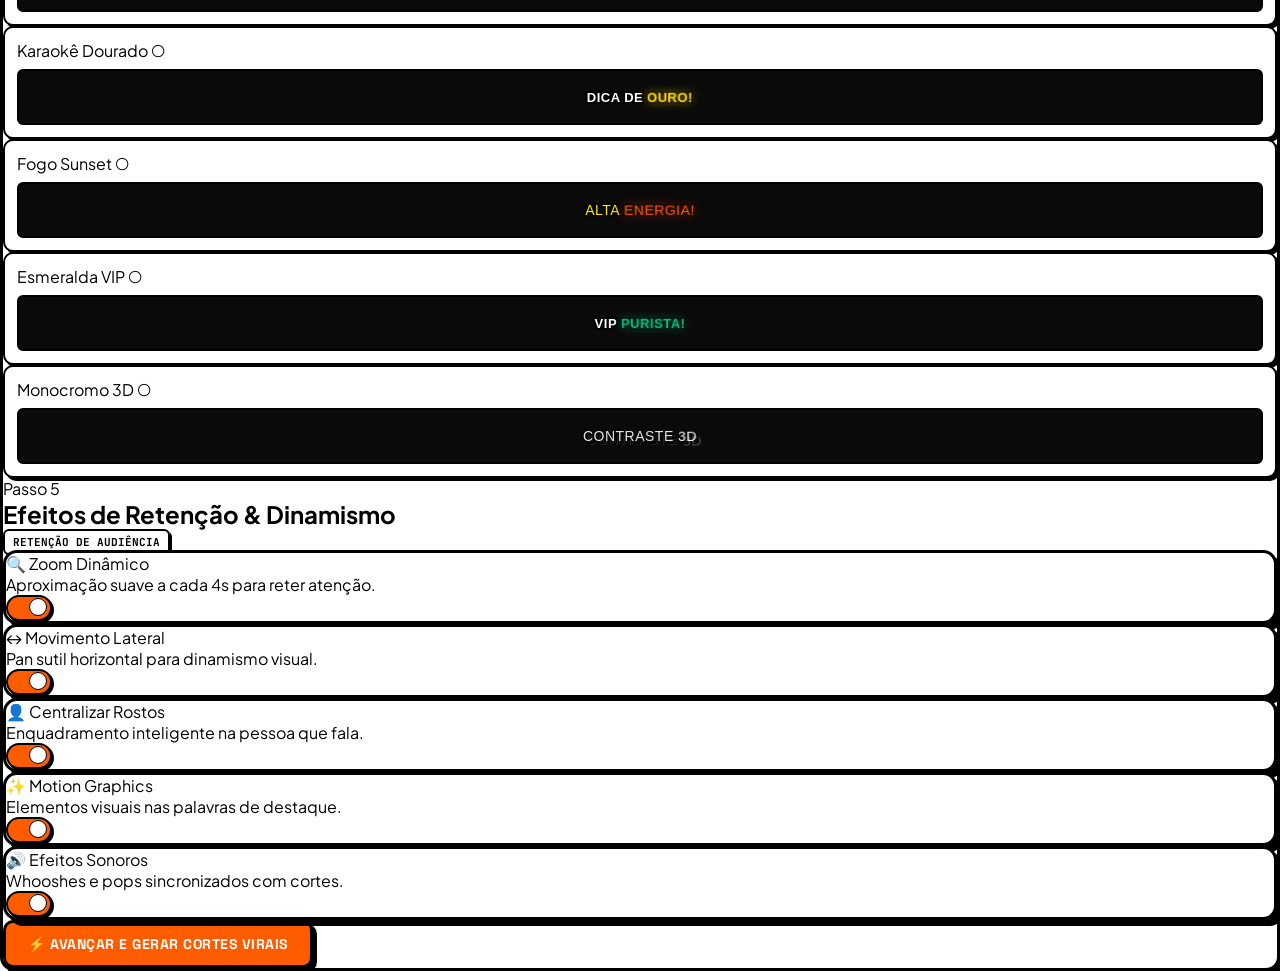
==== commit 83348b1e: "feat: adicionar gerador de 3 thumbnails para youtube com clickscore, efeitos visuais dinamicos nos c" ====
--- a/templates/index.html
+++ b/templates/index.html
@@ -598,7 +598,12 @@
                     </div>
                     <p class="text-xs text-zinc-600 font-medium">Ordenados do maior para o menor potencial de retenção e viralização.</p>
                 </div>
-                <span id="project-title-display" class="badge-zinc truncate max-w-sm"></span>
+                <div class="flex items-center gap-3">
+                    <span id="project-title-display" class="badge-zinc truncate max-w-xs"></span>
+                    <button type="button" onclick="generateProjectThumbnails()" class="btn-neon text-xs py-2 px-3.5 font-black flex items-center gap-1.5 shadow-[2px_2px_0px_#000]">
+                        <span>🎨 Gerar 3 Thumbnails Virais</span>
+                    </button>
+                </div>
             </div>
 
             <!-- Grid de Cortes com Player Embutido em Cada Card -->
@@ -611,6 +616,30 @@
                 <button id="btn-more-cuts" onclick="generateMoreCuts()" class="btn-secondary py-3 px-8 text-sm font-black flex items-center gap-2">
                     <span>⚡ Gerar +5 Cortes Deste Vídeo</span>
                 </button>
+            </div>
+        </section>
+
+        <!-- SEÇÃO DE THUMBNAILS PARA YOUTUBE COM CLICKSCORE -->
+        <section id="thumbs-section" class="space-y-6 pt-6" style="display: none;">
+            <div class="flex flex-col sm:flex-row sm:items-center justify-between gap-3 border-b-2 border-black pb-4">
+                <div class="space-y-1">
+                    <div class="flex items-center gap-2">
+                        <span class="badge-neon text-xs">
+                            <span class="radar-dot"></span>
+                            <span>YouTube 16:9 • 1280x720</span>
+                        </span>
+                        <h2 class="text-xl font-black text-black font-display">3 Variáveis de Thumbnail para YouTube</h2>
+                    </div>
+                    <p class="text-xs text-zinc-600 font-medium">Recorte do interlocutor em alta definição, pôster/arte da obra buscada na web e análise de Clickscore (CTR).</p>
+                </div>
+                <button type="button" onclick="generateProjectThumbnails()" class="btn-secondary text-xs py-2 px-4 font-bold flex items-center gap-1.5">
+                    <span>🔄 Regenerar Thumbnails</span>
+                </button>
+            </div>
+
+            <!-- Grid das 3 Thumbnails com Clickscore -->
+            <div id="thumbs-container" class="grid grid-cols-1 lg:grid-cols-3 gap-6">
+                <!-- Preenchido via app.js -->
             </div>
         </section>
 
@@ -629,6 +658,60 @@
         </div>
 
     </main>
+
+    <!-- Modal de Correção de Legenda do Vídeo (Subtitles 9:16) -->
+    <div id="modal-subtitle-editor" class="modal-overlay" style="display: none;">
+        <div class="tech-card p-6 max-w-lg w-full mx-4 space-y-4 relative">
+            <button onclick="closeSubtitleEditorModal()" class="absolute top-4 right-4 text-black hover:text-[#FF5C00] font-black text-lg">✕</button>
+
+            <div class="flex items-center gap-2">
+                <span class="radar-dot"></span>
+                <span class="text-sm font-black text-black uppercase">Corrigir Legenda do Vídeo 9:16</span>
+            </div>
+
+            <p class="text-xs text-zinc-600 font-medium leading-relaxed">
+                Edite os termos, nomes próprios ou frases faladas. Ao salvar, o vídeo 9:16 será renderizado novamente com as legendas corrigidas sincronizadas.
+            </p>
+
+            <div class="space-y-1.5">
+                <label class="block text-[11px] font-black text-zinc-800 uppercase">FALAS / TEXTO DA LEGENDA:</label>
+                <textarea id="edit-sub-text" rows="4" class="tech-input text-xs w-full font-medium" placeholder="Digite as frases faladas..."></textarea>
+            </div>
+
+            <!-- Estilo e Cor da Legenda -->
+            <div class="grid grid-cols-1 sm:grid-cols-2 gap-3 pt-1">
+                <div class="space-y-1">
+                    <label class="block text-[11px] font-black text-zinc-800 uppercase">ESTILO VISUAL:</label>
+                    <select id="edit-sub-style" class="tech-input text-xs w-full font-bold">
+                        <option value="hormozi_pop">Hormozi Pop (Amarelo Neon)</option>
+                        <option value="tiktok_bounce">TikTok Bounce (Verde Lima)</option>
+                        <option value="beast_impact">MrBeast Impact (Vermelho/Laranja)</option>
+                        <option value="cyan_electric">Ciano Elétrico</option>
+                        <option value="purple_viral">Roxo Viral</option>
+                        <option value="clean_minimal">Clean Minimal (Branco)</option>
+                        <option value="gold_karaoke">Karaokê Dourado</option>
+                        <option value="fire_sunset">Fogo Sunset (Laranja)</option>
+                        <option value="emerald_vip">Esmeralda VIP (Verde)</option>
+                        <option value="monochrome_3d">Monocromo 3D</option>
+                    </select>
+                </div>
+                <div class="space-y-1">
+                    <label class="block text-[11px] font-black text-zinc-800 uppercase">COR DO DESTAQUE:</label>
+                    <div class="flex items-center gap-2">
+                        <input type="color" id="edit-sub-color" value="#FFE500" class="w-9 h-9 rounded border-2 border-black bg-transparent cursor-pointer">
+                        <span id="edit-sub-color-label" class="text-xs font-mono font-bold text-black">#FFE500</span>
+                    </div>
+                </div>
+            </div>
+
+            <div class="pt-3 flex gap-3">
+                <button onclick="closeSubtitleEditorModal()" class="btn-secondary flex-1 justify-center text-xs">Cancelar</button>
+                <button id="btn-save-subtitles" onclick="submitSubtitleCorrection()" class="btn-neon flex-1 justify-center text-xs font-black">
+                    <span>⚡ Regerar Vídeo com Novas Legendas</span>
+                </button>
+            </div>
+        </div>
+    </div>
 
     <!-- Modal do Vídeo Pronto -->
     <div id="video-modal" class="modal-overlay" style="display: none;">
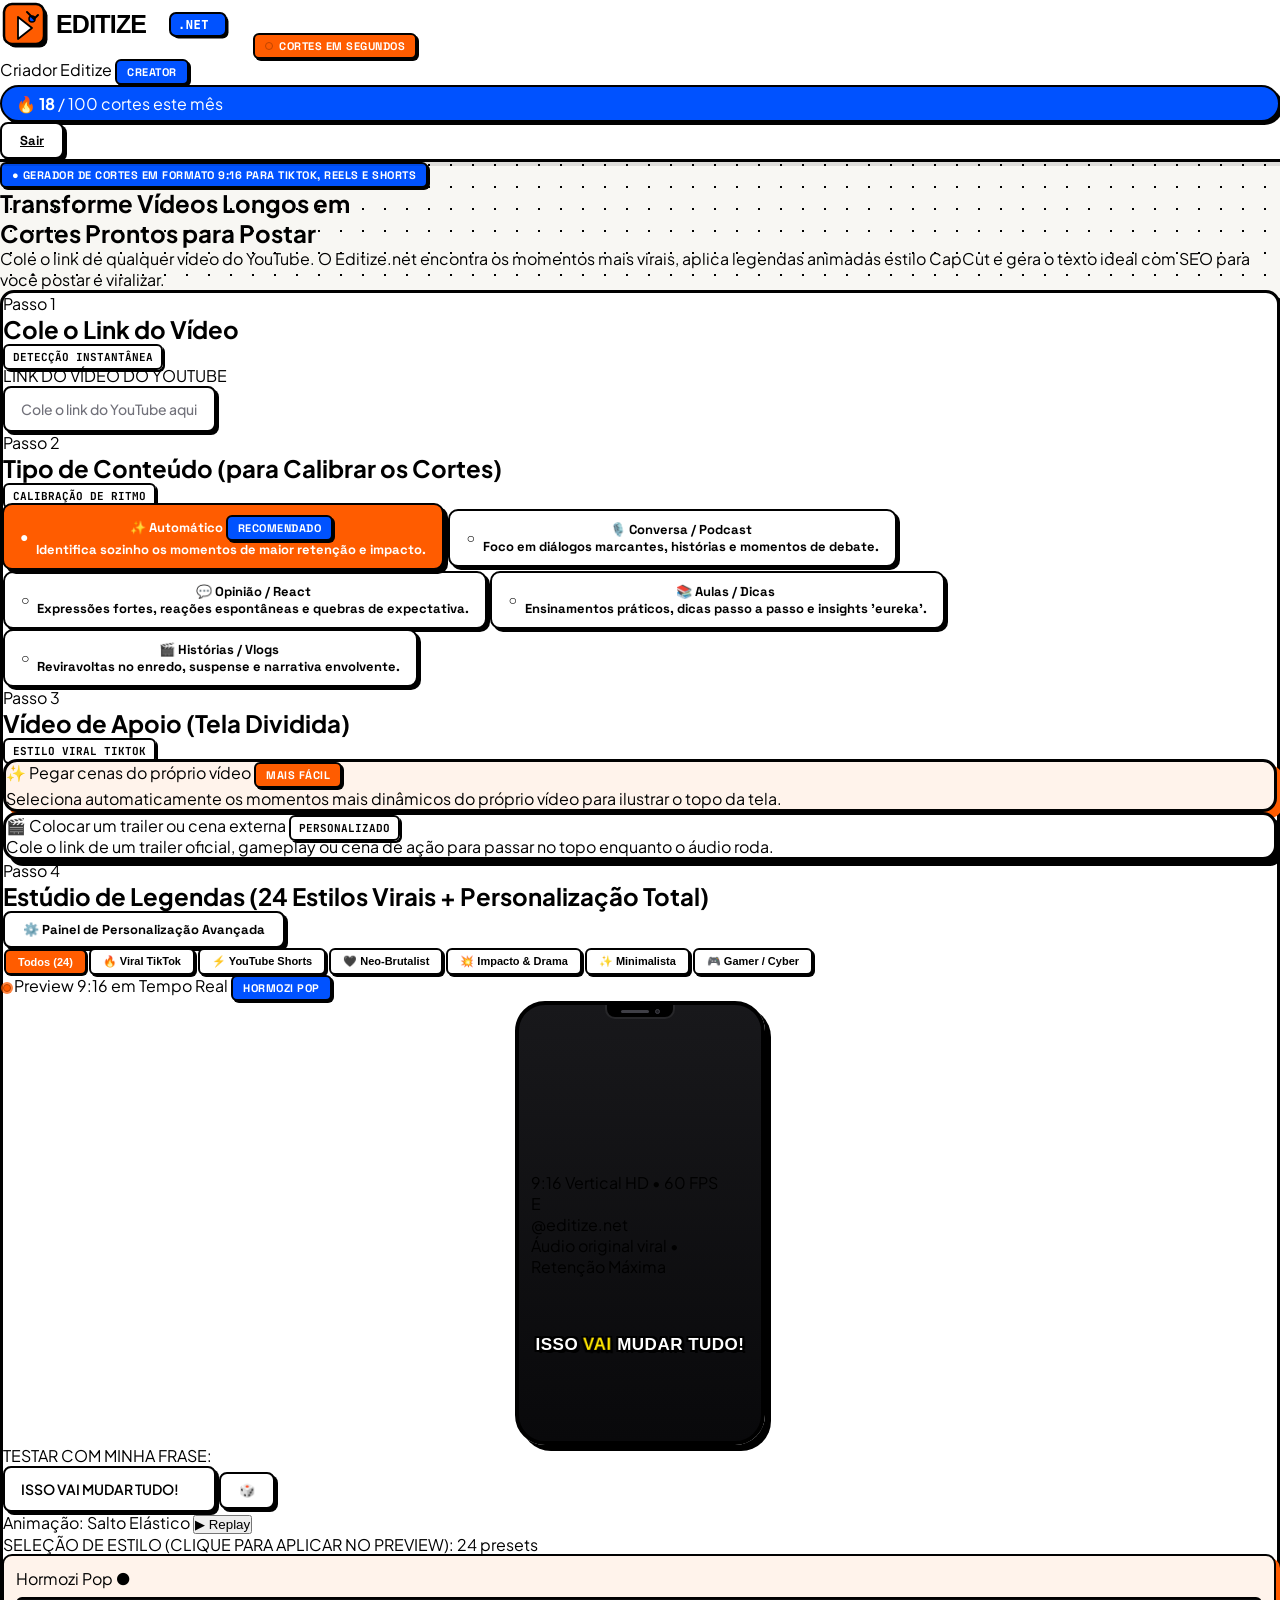
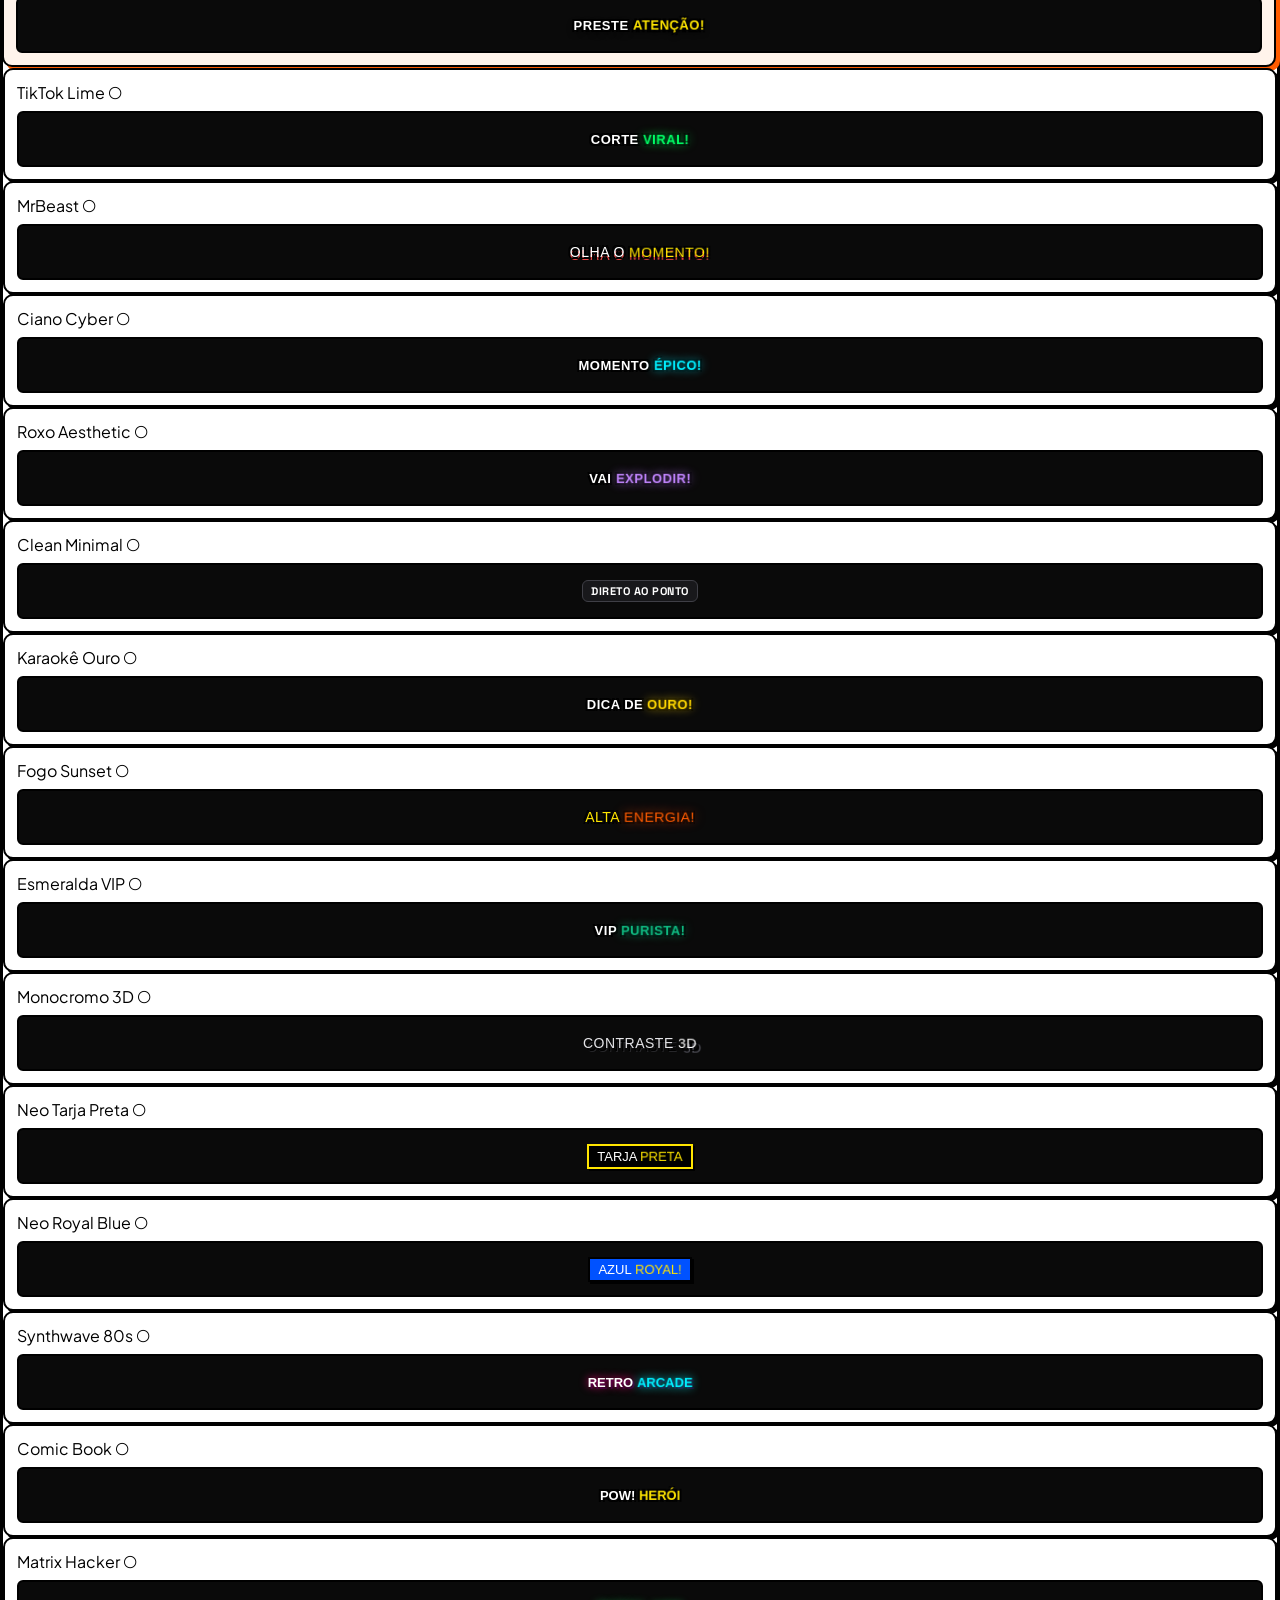
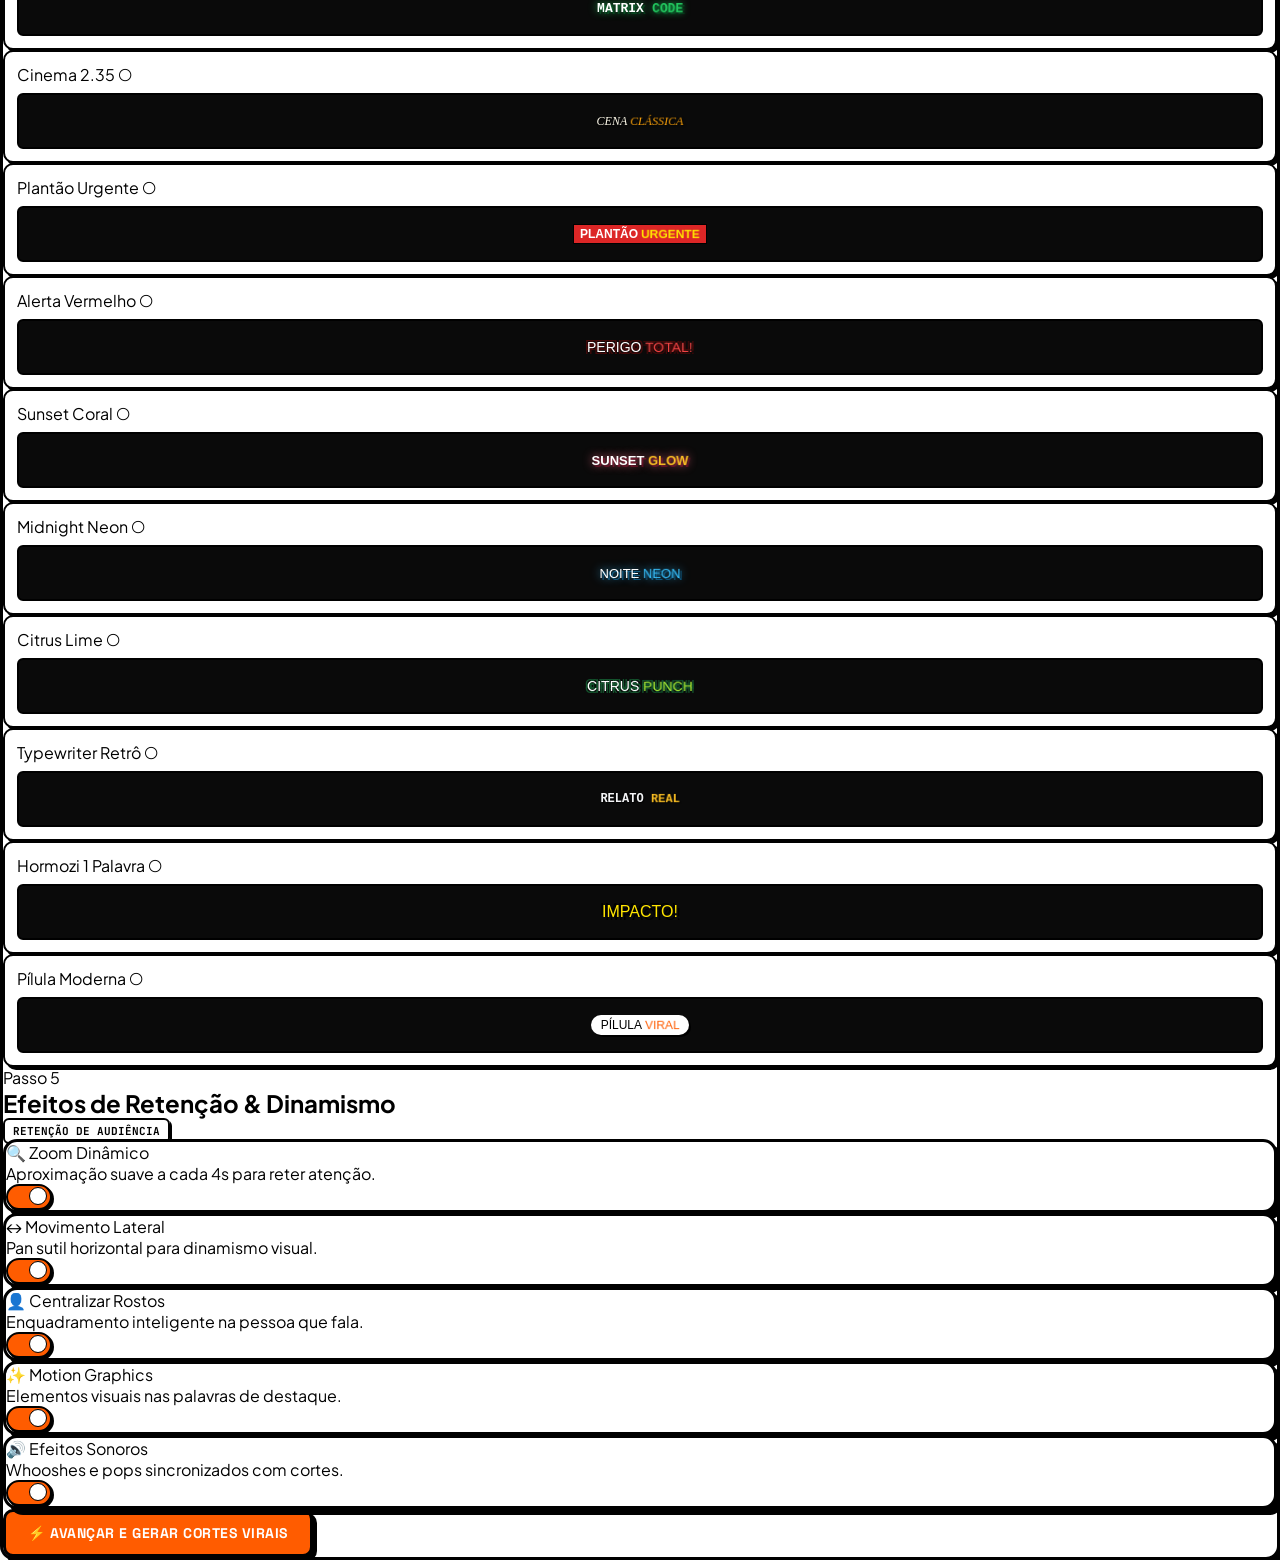
==== commit c5676b71: "feat: 24 presets de legendas virais, preview interativo 9:16 e painel completo de personalizacao" ====
--- a/templates/index.html
+++ b/templates/index.html
@@ -298,181 +298,565 @@
                 </div>
             </div>
 
-            <!-- PASSO 4: Modelo de Legendas (10 Opções CapCut + Personalizador + Template) -->
+            <!-- PASSO 4: Estúdio de Legendas (24 Estilos de Alta Conversão + Preview ao Vivo + Personalizador Profissional) -->
             <div class="space-y-4">
-                <div class="flex items-center justify-between border-b-2 border-black pb-3">
+                <div class="flex flex-col sm:flex-row sm:items-center justify-between gap-3 border-b-2 border-black pb-3">
                     <div class="flex items-center gap-3">
                         <span class="text-[#FF5C00] font-black text-sm uppercase">Passo 4</span>
-                        <h2 class="text-lg font-black text-black font-display">Modelo de Legendas (10 Opções Estilo CapCut)</h2>
-                    </div>
-                    <button type="button" onclick="toggleCustomizeDrawer()" class="btn-secondary text-xs py-1.5 px-3">
-                        <span>⚙️ Personalizar & Salvar Template</span>
-                    </button>
-                </div>
-
+                        <h2 class="text-lg font-black text-black font-display">Estúdio de Legendas (24 Estilos Virais + Personalização Total)</h2>
+                    </div>
+                    <div class="flex items-center gap-2">
+                        <button type="button" onclick="toggleCustomizeDrawer()" id="btn-toggle-customizer" class="btn-secondary text-xs py-1.5 px-3 font-bold flex items-center gap-1.5">
+                            <span>⚙️ Painel de Personalização Avançada</span>
+                        </button>
+                    </div>
+                </div>
+
+                <!-- Input oculto com o estilo selecionado e parâmetros avançados -->
                 <input type="hidden" id="selected-sub-style-input" value="hormozi_pop">
-
-                <!-- Grid com os 10 Modelos -->
-                <div class="grid grid-cols-2 sm:grid-cols-3 md:grid-cols-5 gap-3">
+                <input type="hidden" id="custom-sub-highlight" value="#FFE500">
+                <input type="hidden" id="custom-sub-outline-color" value="#000000">
+                <input type="hidden" id="custom-sub-outline-w" value="8">
+                <input type="hidden" id="custom-sub-shadow-val" value="4">
+                <input type="hidden" id="custom-sub-shadow-color" value="#000000">
+                <input type="hidden" id="custom-sub-bg-style" value="none">
+                <input type="hidden" id="custom-sub-animation" value="bounce">
+                <input type="hidden" id="custom-sub-casing" value="uppercase">
+                <input type="hidden" id="custom-sub-chunk" value="2">
+                <input type="hidden" id="custom-sub-align" value="center">
+                <input type="hidden" id="custom-sub-margin-v" value="420">
+
+                <!-- Tabs de Filtros por Categoria -->
+                <div class="flex items-center gap-2 overflow-x-auto pb-1.5 no-scrollbar">
+                    <button type="button" onclick="filterSubPresets('all', this)" class="sub-filter-btn sub-filter-btn-active">Todos (24)</button>
+                    <button type="button" onclick="filterSubPresets('Viral TikTok', this)" class="sub-filter-btn">🔥 Viral TikTok</button>
+                    <button type="button" onclick="filterSubPresets('YouTube Shorts', this)" class="sub-filter-btn">⚡ YouTube Shorts</button>
+                    <button type="button" onclick="filterSubPresets('Neo-Brutalist', this)" class="sub-filter-btn">🖤 Neo-Brutalist</button>
+                    <button type="button" onclick="filterSubPresets('Impacto & Drama', this)" class="sub-filter-btn">💥 Impacto & Drama</button>
+                    <button type="button" onclick="filterSubPresets('Minimalista', this)" class="sub-filter-btn">✨ Minimalista</button>
+                    <button type="button" onclick="filterSubPresets('Gamer / Cyber', this)" class="sub-filter-btn">🎮 Gamer / Cyber</button>
+                </div>
+
+                <!-- Layout Principal: Celular 9:16 ao Vivo (Esquerda) + Grade de Presets e Controles (Direita) -->
+                <div class="grid grid-cols-1 lg:grid-cols-12 gap-6 items-start">
                     
-                    <!-- 1. Hormozi Pop -->
-                    <div data-sub-style="hormozi_pop" onclick="setSubStyle('hormozi_pop')" class="sub-card sub-card-active">
-                        <div class="flex items-center justify-between">
-                            <span class="text-xs font-black text-black">Hormozi Pop</span>
-                            <span class="sub-radio text-[#FF5C00] font-black text-xs">●</span>
-                        </div>
-                        <div class="sub-preview-box">
-                            <span class="sub-style-hormozi">PRESTE <span class="anim-word">ATENÇÃO!</span></span>
-                        </div>
-                    </div>
-
-                    <!-- 2. Neon Cyber -->
-                    <div data-sub-style="neon_cyber" onclick="setSubStyle('neon_cyber')" class="sub-card">
-                        <div class="flex items-center justify-between">
-                            <span class="text-xs font-black text-black">Neon Cyber</span>
-                            <span class="sub-radio text-black font-black text-xs">○</span>
-                        </div>
-                        <div class="sub-preview-box">
-                            <span class="sub-style-neon">CORTE <span class="anim-word">VIRAL!</span></span>
-                        </div>
-                    </div>
-
-                    <!-- 3. Beast Bold -->
-                    <div data-sub-style="beast_bold" onclick="setSubStyle('beast_bold')" class="sub-card">
-                        <div class="flex items-center justify-between">
-                            <span class="text-xs font-black text-black">Beast Bold</span>
-                            <span class="sub-radio text-black font-black text-xs">○</span>
-                        </div>
-                        <div class="sub-preview-box">
-                            <span class="sub-style-beast">OLHA O <span class="anim-word">MOMENTO!</span></span>
-                        </div>
-                    </div>
-
-                    <!-- 4. Ciano Elétrico -->
-                    <div data-sub-style="cyan_electric" onclick="setSubStyle('cyan_electric')" class="sub-card">
-                        <div class="flex items-center justify-between">
-                            <span class="text-xs font-black text-black">Ciano Elétrico</span>
-                            <span class="sub-radio text-black font-black text-xs">○</span>
-                        </div>
-                        <div class="sub-preview-box">
-                            <span class="sub-style-cyan">MOMENTO <span class="anim-word">ÉPICO!</span></span>
-                        </div>
-                    </div>
-
-                    <!-- 5. Roxo Viral -->
-                    <div data-sub-style="purple_viral" onclick="setSubStyle('purple_viral')" class="sub-card">
-                        <div class="flex items-center justify-between">
-                            <span class="text-xs font-black text-black">Roxo Viral</span>
-                            <span class="sub-radio text-black font-black text-xs">○</span>
-                        </div>
-                        <div class="sub-preview-box">
-                            <span class="sub-style-purple">VAI <span class="anim-word">EXPLODIR!</span></span>
-                        </div>
-                    </div>
-
-                    <!-- 6. Clean Minimal -->
-                    <div data-sub-style="clean_minimal" onclick="setSubStyle('clean_minimal')" class="sub-card">
-                        <div class="flex items-center justify-between">
-                            <span class="text-xs font-black text-black">Clean Minimal</span>
-                            <span class="sub-radio text-black font-black text-xs">○</span>
-                        </div>
-                        <div class="sub-preview-box">
-                            <span class="sub-style-minimal">DIRETO AO PONTO</span>
-                        </div>
-                    </div>
-
-                    <!-- 7. Karaokê Dourado -->
-                    <div data-sub-style="gold_karaoke" onclick="setSubStyle('gold_karaoke')" class="sub-card">
-                        <div class="flex items-center justify-between">
-                            <span class="text-xs font-black text-black">Karaokê Dourado</span>
-                            <span class="sub-radio text-black font-black text-xs">○</span>
-                        </div>
-                        <div class="sub-preview-box">
-                            <span class="sub-style-gold">DICA DE <span class="anim-word">OURO!</span></span>
-                        </div>
-                    </div>
-
-                    <!-- 8. Fogo Sunset -->
-                    <div data-sub-style="fire_sunset" onclick="setSubStyle('fire_sunset')" class="sub-card">
-                        <div class="flex items-center justify-between">
-                            <span class="text-xs font-black text-black">Fogo Sunset</span>
-                            <span class="sub-radio text-black font-black text-xs">○</span>
-                        </div>
-                        <div class="sub-preview-box">
-                            <span class="sub-style-fire">ALTA <span class="anim-word">ENERGIA!</span></span>
-                        </div>
-                    </div>
-
-                    <!-- 9. Esmeralda VIP -->
-                    <div data-sub-style="emerald_vip" onclick="setSubStyle('emerald_vip')" class="sub-card">
-                        <div class="flex items-center justify-between">
-                            <span class="text-xs font-black text-black">Esmeralda VIP</span>
-                            <span class="sub-radio text-black font-black text-xs">○</span>
-                        </div>
-                        <div class="sub-preview-box">
-                            <span class="sub-style-emerald">VIP <span class="anim-word">PURISTA!</span></span>
-                        </div>
-                    </div>
-
-                    <!-- 10. Monocromo 3D -->
-                    <div data-sub-style="monochrome_3d" onclick="setSubStyle('monochrome_3d')" class="sub-card">
-                        <div class="flex items-center justify-between">
-                            <span class="text-xs font-black text-black">Monocromo 3D</span>
-                            <span class="sub-radio text-black font-black text-xs">○</span>
-                        </div>
-                        <div class="sub-preview-box">
-                            <span class="sub-style-mono3d">CONTRASTE <span class="anim-word">3D</span></span>
-                        </div>
-                    </div>
-
-                </div>
-
-                <!-- Gaveta Expansível de Personalização e Template -->
-                <div id="sub-customizer-drawer" class="preview-card p-5 space-y-4" style="display: none;">
-                    <div class="flex items-center justify-between border-b-2 border-black pb-2">
-                        <span class="text-xs font-black text-black flex items-center gap-2">
-                            <span>🎨 Personalizador de Legenda</span>
-                            <span id="saved-template-badge" class="badge-neon text-[9px]" style="display: none;">Template Ativo</span>
-                        </span>
-                        <span class="text-[11px] text-zinc-600 font-bold">Ajuste fino visual</span>
-                    </div>
-
-                    <div class="grid grid-cols-1 sm:grid-cols-2 md:grid-cols-4 gap-4">
-                        <!-- Cor do Destaque -->
-                        <div class="space-y-1.5">
-                            <label class="block text-[11px] font-black text-zinc-800 uppercase">COR DO DESTAQUE</label>
-                            <div class="flex items-center gap-2">
-                                <input type="color" id="custom-sub-color" value="#FF5C00" class="w-8 h-8 rounded border-2 border-black bg-transparent cursor-pointer">
-                                <span id="custom-sub-color-label" class="text-xs font-mono font-bold text-black">#FF5C00</span>
-                            </div>
-                        </div>
-
-                        <!-- Tamanho da Fonte -->
-                        <div class="space-y-1.5">
-                            <label class="block text-[11px] font-black text-zinc-800 uppercase">TAMANHO DO TEXTO</label>
-                            <select id="custom-sub-size" class="tech-input w-full py-1.5 text-xs">
-                                <option value="64">Pequeno (64px)</option>
-                                <option value="76" selected>Médio (76px - Ideal)</option>
-                                <option value="86">Grande (86px - Impacto)</option>
-                            </select>
-                        </div>
-
-                        <!-- Posição da Legenda -->
-                        <div class="space-y-1.5">
-                            <label class="block text-[11px] font-black text-zinc-800 uppercase">POSIÇÃO NA TELA</label>
-                            <select id="custom-sub-position" class="tech-input w-full py-1.5 text-xs">
-                                <option value="360">Inferior (Padrão)</option>
-                                <option value="520" selected>Centro Inferior (Melhor Retenção)</option>
-                                <option value="750">Centro da Tela</option>
-                            </select>
-                        </div>
-
-                        <!-- Ações de Template -->
-                        <div class="space-y-1.5 flex flex-col justify-end">
-                            <button type="button" onclick="saveSubtitleTemplate()" class="btn-neon text-xs py-2 justify-center">
-                                <span>💾 Salvar Como Meu Template</span>
-                            </button>
-                        </div>
+                    <!-- COLUNA ESQUERDA (4 colunas): Mockup de Celular 9:16 Interativo em Tempo Real -->
+                    <div class="lg:col-span-4 space-y-3">
+                        <div class="flex items-center justify-between border-b-2 border-black pb-1.5">
+                            <span class="text-xs font-black text-black uppercase flex items-center gap-1.5">
+                                <span class="radar-dot"></span>
+                                <span>Preview 9:16 em Tempo Real</span>
+                            </span>
+                            <span id="preview-preset-badge" class="badge-blue text-[10px] font-black uppercase">Hormozi Pop</span>
+                        </div>
+
+                        <!-- Phone Mockup Frame -->
+                        <div class="phone-mockup-frame">
+                            <div class="phone-notch">
+                                <div class="phone-speaker"></div>
+                                <div class="phone-camera"></div>
+                            </div>
+
+                            <!-- Palco do Vídeo 9:16 -->
+                            <div id="mockup-video-stage" class="relative w-full h-full flex flex-col justify-between py-6 overflow-hidden">
+                                <!-- Top status bar simulado -->
+                                <div class="flex items-center justify-between px-2 text-white/50 text-[9px] font-mono">
+                                    <span>9:16 Vertical</span>
+                                    <span>HD • 60 FPS</span>
+                                </div>
+
+                                <!-- Legenda Renderizada Dinamicamente -->
+                                <div id="mockup-sub-container" class="mockup-sub-container" style="bottom: 22%;">
+                                    <div id="mockup-sub-box" class="sub-style-hormozi px-2.5 py-1 rounded inline-block max-w-[95%] break-words transition-all duration-150">
+                                        <span id="mockup-text-prefix">ISSO VAI</span>
+                                        <span id="mockup-text-highlight" class="anim-word">MUDAR</span>
+                                        <span id="mockup-text-suffix">TUDO! 🔥</span>
+                                    </div>
+                                </div>
+
+                                <!-- Rodapé simulado de som / criador -->
+                                <div class="px-2 space-y-0.5 text-white/80">
+                                    <div class="flex items-center gap-1.5">
+                                        <div class="w-4 h-4 rounded-full bg-[#FF5C00] border border-white text-[8px] font-black text-white flex items-center justify-center">E</div>
+                                        <span class="text-[10px] font-bold text-white">@editize.net</span>
+                                    </div>
+                                    <p class="text-[9px] text-zinc-400 truncate">Áudio original viral • Retenção Máxima</p>
+                                </div>
+                            </div>
+
+                            <!-- Barra inferior do celular -->
+                            <div class="w-20 h-1 bg-zinc-600 rounded-full mx-auto my-1"></div>
+                        </div>
+
+                        <!-- Frase de Teste e Controles de Visualização -->
+                        <div class="p-3 bg-[#F4F3EE] rounded-lg border-2 border-black space-y-2 text-xs shadow-[2px_2px_0px_#000]">
+                            <label class="block text-[10px] font-black text-zinc-800 uppercase">TESTAR COM MINHA FRASE:</label>
+                            <div class="flex gap-1.5">
+                                <input type="text" id="preview-sample-input" value="ISSO VAI MUDAR TUDO!" class="tech-input text-xs font-bold w-full py-1" oninput="updateLiveSubtitlePreview()">
+                                <button type="button" onclick="randomizeSampleText()" class="btn-secondary text-xs px-2.5 shrink-0" title="Trocar frase de exemplo">
+                                    🎲
+                                </button>
+                            </div>
+                            <div class="flex items-center justify-between pt-1 border-t border-zinc-300 text-[10px]">
+                                <span class="text-zinc-600 font-bold" id="preview-anim-name">Animação: Salto Elástico</span>
+                                <button type="button" onclick="replaySubtitleAnimation()" class="text-[#0052FF] font-black hover:underline cursor-pointer">
+                                    ▶ Replay
+                                </button>
+                            </div>
+                        </div>
+                    </div>
+
+                    <!-- COLUNA DIREITA (8 colunas): Seletor dos 24 Estilos + Painel de Ajuste -->
+                    <div class="lg:col-span-8 space-y-4">
+                        
+                        <!-- Grid dos 24 Estilos com Scroll e Categorias -->
+                        <div class="space-y-2">
+                            <div class="flex items-center justify-between">
+                                <span class="text-xs font-black text-zinc-800 uppercase tracking-wider">SELEÇÃO DE ESTILO (CLIQUE PARA APLICAR NO PREVIEW):</span>
+                                <span id="preset-count-badge" class="text-[11px] font-bold text-zinc-600 font-mono">24 presets</span>
+                            </div>
+
+                            <div id="sub-presets-grid" class="grid grid-cols-2 sm:grid-cols-3 md:grid-cols-4 gap-2.5 max-h-[380px] overflow-y-auto p-2 border-2 border-black rounded-lg bg-[#FAF9F5] shadow-[inset_2px_2px_4px_rgba(0,0,0,0.06)]">
+                                
+                                <!-- 1. Hormozi Pop -->
+                                <div data-sub-style="hormozi_pop" data-category="Viral TikTok" onclick="setSubStyle('hormozi_pop')" class="sub-card sub-card-active">
+                                    <div class="flex items-center justify-between gap-1">
+                                        <span class="text-[11px] font-black text-black truncate">Hormozi Pop</span>
+                                        <span class="sub-radio text-[#FF5C00] font-black text-xs">●</span>
+                                    </div>
+                                    <div class="sub-preview-box">
+                                        <span class="sub-style-hormozi">PRESTE <span class="anim-word">ATENÇÃO!</span></span>
+                                    </div>
+                                </div>
+
+                                <!-- 2. TikTok Bounce -->
+                                <div data-sub-style="tiktok_bounce" data-category="Viral TikTok" onclick="setSubStyle('tiktok_bounce')" class="sub-card">
+                                    <div class="flex items-center justify-between gap-1">
+                                        <span class="text-[11px] font-black text-black truncate">TikTok Lime</span>
+                                        <span class="sub-radio text-black font-black text-xs">○</span>
+                                    </div>
+                                    <div class="sub-preview-box">
+                                        <span class="sub-style-neon">CORTE <span class="anim-word">VIRAL!</span></span>
+                                    </div>
+                                </div>
+
+                                <!-- 3. Beast Explosivo -->
+                                <div data-sub-style="beast_impact" data-category="Impacto & Drama" onclick="setSubStyle('beast_impact')" class="sub-card">
+                                    <div class="flex items-center justify-between gap-1">
+                                        <span class="text-[11px] font-black text-black truncate">MrBeast</span>
+                                        <span class="sub-radio text-black font-black text-xs">○</span>
+                                    </div>
+                                    <div class="sub-preview-box">
+                                        <span class="sub-style-beast">OLHA O <span class="anim-word">MOMENTO!</span></span>
+                                    </div>
+                                </div>
+
+                                <!-- 4. Ciano Cyberpunk -->
+                                <div data-sub-style="cyan_electric" data-category="Gamer / Cyber" onclick="setSubStyle('cyan_electric')" class="sub-card">
+                                    <div class="flex items-center justify-between gap-1">
+                                        <span class="text-[11px] font-black text-black truncate">Ciano Cyber</span>
+                                        <span class="sub-radio text-black font-black text-xs">○</span>
+                                    </div>
+                                    <div class="sub-preview-box">
+                                        <span class="sub-style-cyan">MOMENTO <span class="anim-word">ÉPICO!</span></span>
+                                    </div>
+                                </div>
+
+                                <!-- 5. Roxo Aesthetic -->
+                                <div data-sub-style="purple_viral" data-category="Viral TikTok" onclick="setSubStyle('purple_viral')" class="sub-card">
+                                    <div class="flex items-center justify-between gap-1">
+                                        <span class="text-[11px] font-black text-black truncate">Roxo Aesthetic</span>
+                                        <span class="sub-radio text-black font-black text-xs">○</span>
+                                    </div>
+                                    <div class="sub-preview-box">
+                                        <span class="sub-style-purple">VAI <span class="anim-word">EXPLODIR!</span></span>
+                                    </div>
+                                </div>
+
+                                <!-- 6. Clean Minimal -->
+                                <div data-sub-style="clean_minimal" data-category="Minimalista" onclick="setSubStyle('clean_minimal')" class="sub-card">
+                                    <div class="flex items-center justify-between gap-1">
+                                        <span class="text-[11px] font-black text-black truncate">Clean Minimal</span>
+                                        <span class="sub-radio text-black font-black text-xs">○</span>
+                                    </div>
+                                    <div class="sub-preview-box">
+                                        <span class="sub-style-minimal">DIRETO AO PONTO</span>
+                                    </div>
+                                </div>
+
+                                <!-- 7. Karaokê Ouro VIP -->
+                                <div data-sub-style="gold_karaoke" data-category="YouTube Shorts" onclick="setSubStyle('gold_karaoke')" class="sub-card">
+                                    <div class="flex items-center justify-between gap-1">
+                                        <span class="text-[11px] font-black text-black truncate">Karaokê Ouro</span>
+                                        <span class="sub-radio text-black font-black text-xs">○</span>
+                                    </div>
+                                    <div class="sub-preview-box">
+                                        <span class="sub-style-gold">DICA DE <span class="anim-word">OURO!</span></span>
+                                    </div>
+                                </div>
+
+                                <!-- 8. Fogo Sunset -->
+                                <div data-sub-style="fire_sunset" data-category="Impacto & Drama" onclick="setSubStyle('fire_sunset')" class="sub-card">
+                                    <div class="flex items-center justify-between gap-1">
+                                        <span class="text-[11px] font-black text-black truncate">Fogo Sunset</span>
+                                        <span class="sub-radio text-black font-black text-xs">○</span>
+                                    </div>
+                                    <div class="sub-preview-box">
+                                        <span class="sub-style-fire">ALTA <span class="anim-word">ENERGIA!</span></span>
+                                    </div>
+                                </div>
+
+                                <!-- 9. Esmeralda Finanças -->
+                                <div data-sub-style="emerald_vip" data-category="YouTube Shorts" onclick="setSubStyle('emerald_vip')" class="sub-card">
+                                    <div class="flex items-center justify-between gap-1">
+                                        <span class="text-[11px] font-black text-black truncate">Esmeralda VIP</span>
+                                        <span class="sub-radio text-black font-black text-xs">○</span>
+                                    </div>
+                                    <div class="sub-preview-box">
+                                        <span class="sub-style-emerald">VIP <span class="anim-word">PURISTA!</span></span>
+                                    </div>
+                                </div>
+
+                                <!-- 10. Monocromo 3D Heavy -->
+                                <div data-sub-style="monochrome_3d" data-category="Impacto & Drama" onclick="setSubStyle('monochrome_3d')" class="sub-card">
+                                    <div class="flex items-center justify-between gap-1">
+                                        <span class="text-[11px] font-black text-black truncate">Monocromo 3D</span>
+                                        <span class="sub-radio text-black font-black text-xs">○</span>
+                                    </div>
+                                    <div class="sub-preview-box">
+                                        <span class="sub-style-mono3d">CONTRASTE <span class="anim-word">3D</span></span>
+                                    </div>
+                                </div>
+
+                                <!-- 11. Neo-Brutalist Tarja Preta -->
+                                <div data-sub-style="neobrutalist_black" data-category="Neo-Brutalist" onclick="setSubStyle('neobrutalist_black')" class="sub-card">
+                                    <div class="flex items-center justify-between gap-1">
+                                        <span class="text-[11px] font-black text-black truncate">Neo Tarja Preta</span>
+                                        <span class="sub-radio text-black font-black text-xs">○</span>
+                                    </div>
+                                    <div class="sub-preview-box">
+                                        <span class="sub-style-neoblack">TARJA <span class="anim-word">PRETA</span></span>
+                                    </div>
+                                </div>
+
+                                <!-- 12. Neo-Brutalist Royal Blue -->
+                                <div data-sub-style="neobrutalist_blue" data-category="Neo-Brutalist" onclick="setSubStyle('neobrutalist_blue')" class="sub-card">
+                                    <div class="flex items-center justify-between gap-1">
+                                        <span class="text-[11px] font-black text-black truncate">Neo Royal Blue</span>
+                                        <span class="sub-radio text-black font-black text-xs">○</span>
+                                    </div>
+                                    <div class="sub-preview-box">
+                                        <span class="sub-style-neoblue">AZUL <span class="anim-word">ROYAL!</span></span>
+                                    </div>
+                                </div>
+
+                                <!-- 13. Retro Synthwave -->
+                                <div data-sub-style="retro_arcade" data-category="Gamer / Cyber" onclick="setSubStyle('retro_arcade')" class="sub-card">
+                                    <div class="flex items-center justify-between gap-1">
+                                        <span class="text-[11px] font-black text-black truncate">Synthwave 80s</span>
+                                        <span class="sub-radio text-black font-black text-xs">○</span>
+                                    </div>
+                                    <div class="sub-preview-box">
+                                        <span class="sub-style-retro">RETRO <span class="anim-word">ARCADE</span></span>
+                                    </div>
+                                </div>
+
+                                <!-- 14. Comic Book Hero -->
+                                <div data-sub-style="comic_pop" data-category="Viral TikTok" onclick="setSubStyle('comic_pop')" class="sub-card">
+                                    <div class="flex items-center justify-between gap-1">
+                                        <span class="text-[11px] font-black text-black truncate">Comic Book</span>
+                                        <span class="sub-radio text-black font-black text-xs">○</span>
+                                    </div>
+                                    <div class="sub-preview-box">
+                                        <span class="sub-style-comic">POW! <span class="anim-word">HERÓI</span></span>
+                                    </div>
+                                </div>
+
+                                <!-- 15. Matrix Hacker Green -->
+                                <div data-sub-style="glitch_matrix" data-category="Gamer / Cyber" onclick="setSubStyle('glitch_matrix')" class="sub-card">
+                                    <div class="flex items-center justify-between gap-1">
+                                        <span class="text-[11px] font-black text-black truncate">Matrix Hacker</span>
+                                        <span class="sub-radio text-black font-black text-xs">○</span>
+                                    </div>
+                                    <div class="sub-preview-box">
+                                        <span class="sub-style-matrix">MATRIX <span class="anim-word">CODE</span></span>
+                                    </div>
+                                </div>
+
+                                <!-- 16. Cinema Letterbox -->
+                                <div data-sub-style="cinema_letterbox" data-category="Minimalista" onclick="setSubStyle('cinema_letterbox')" class="sub-card">
+                                    <div class="flex items-center justify-between gap-1">
+                                        <span class="text-[11px] font-black text-black truncate">Cinema 2.35</span>
+                                        <span class="sub-radio text-black font-black text-xs">○</span>
+                                    </div>
+                                    <div class="sub-preview-box">
+                                        <span class="sub-style-cinema">CENA <span class="anim-word">CLÁSSICA</span></span>
+                                    </div>
+                                </div>
+
+                                <!-- 17. Breaking News -->
+                                <div data-sub-style="breaking_news" data-category="Impacto & Drama" onclick="setSubStyle('breaking_news')" class="sub-card">
+                                    <div class="flex items-center justify-between gap-1">
+                                        <span class="text-[11px] font-black text-black truncate">Plantão Urgente</span>
+                                        <span class="sub-radio text-black font-black text-xs">○</span>
+                                    </div>
+                                    <div class="sub-preview-box">
+                                        <span class="sub-style-news">PLANTÃO <span class="anim-word">URGENTE</span></span>
+                                    </div>
+                                </div>
+
+                                <!-- 18. Alerta Vermelho Shock -->
+                                <div data-sub-style="red_danger" data-category="Impacto & Drama" onclick="setSubStyle('red_danger')" class="sub-card">
+                                    <div class="flex items-center justify-between gap-1">
+                                        <span class="text-[11px] font-black text-black truncate">Alerta Vermelho</span>
+                                        <span class="sub-radio text-black font-black text-xs">○</span>
+                                    </div>
+                                    <div class="sub-preview-box">
+                                        <span class="sub-style-danger">PERIGO <span class="anim-word">TOTAL!</span></span>
+                                    </div>
+                                </div>
+
+                                <!-- 19. Sunset Glow -->
+                                <div data-sub-style="sunset_glow" data-category="YouTube Shorts" onclick="setSubStyle('sunset_glow')" class="sub-card">
+                                    <div class="flex items-center justify-between gap-1">
+                                        <span class="text-[11px] font-black text-black truncate">Sunset Coral</span>
+                                        <span class="sub-radio text-black font-black text-xs">○</span>
+                                    </div>
+                                    <div class="sub-preview-box">
+                                        <span class="sub-style-sunset">SUNSET <span class="anim-word">GLOW</span></span>
+                                    </div>
+                                </div>
+
+                                <!-- 20. Midnight Cobalt -->
+                                <div data-sub-style="midnight_neon" data-category="Gamer / Cyber" onclick="setSubStyle('midnight_neon')" class="sub-card">
+                                    <div class="flex items-center justify-between gap-1">
+                                        <span class="text-[11px] font-black text-black truncate">Midnight Neon</span>
+                                        <span class="sub-radio text-black font-black text-xs">○</span>
+                                    </div>
+                                    <div class="sub-preview-box">
+                                        <span class="sub-style-midnight">NOITE <span class="anim-word">NEON</span></span>
+                                    </div>
+                                </div>
+
+                                <!-- 21. Lemon Lime Punch -->
+                                <div data-sub-style="lemon_lime" data-category="Viral TikTok" onclick="setSubStyle('lemon_lime')" class="sub-card">
+                                    <div class="flex items-center justify-between gap-1">
+                                        <span class="text-[11px] font-black text-black truncate">Citrus Lime</span>
+                                        <span class="sub-radio text-black font-black text-xs">○</span>
+                                    </div>
+                                    <div class="sub-preview-box">
+                                        <span class="sub-style-lemon">CITRUS <span class="anim-word">PUNCH</span></span>
+                                    </div>
+                                </div>
+
+                                <!-- 22. Máquina de Escrever -->
+                                <div data-sub-style="typewriter_clean" data-category="Minimalista" onclick="setSubStyle('typewriter_clean')" class="sub-card">
+                                    <div class="flex items-center justify-between gap-1">
+                                        <span class="text-[11px] font-black text-black truncate">Typewriter Retrô</span>
+                                        <span class="sub-radio text-black font-black text-xs">○</span>
+                                    </div>
+                                    <div class="sub-preview-box">
+                                        <span class="sub-style-typewriter">RELATO <span class="anim-word">REAL</span></span>
+                                    </div>
+                                </div>
+
+                                <!-- 23. Hormozi 1 Palavra -->
+                                <div data-sub-style="hormozi_single_word" data-category="Viral TikTok" onclick="setSubStyle('hormozi_single_word')" class="sub-card">
+                                    <div class="flex items-center justify-between gap-1">
+                                        <span class="text-[11px] font-black text-black truncate">Hormozi 1 Palavra</span>
+                                        <span class="sub-radio text-black font-black text-xs">○</span>
+                                    </div>
+                                    <div class="sub-preview-box">
+                                        <span class="sub-style-single">IMPACTO!</span>
+                                    </div>
+                                </div>
+
+                                <!-- 24. Pílula Viral -->
+                                <div data-sub-style="pill_badge_viral" data-category="YouTube Shorts" onclick="setSubStyle('pill_badge_viral')" class="sub-card">
+                                    <div class="flex items-center justify-between gap-1">
+                                        <span class="text-[11px] font-black text-black truncate">Pílula Moderna</span>
+                                        <span class="sub-radio text-black font-black text-xs">○</span>
+                                    </div>
+                                    <div class="sub-preview-box">
+                                        <span class="sub-style-pill">PÍLULA <span class="anim-word">VIRAL</span></span>
+                                    </div>
+                                </div>
+
+                            </div>
+                        </div>
+
+                        <!-- GAVETA EXPANSÍVEL DE PERSONALIZAÇÃO PROFISSIONAL -->
+                        <div id="sub-customizer-drawer" class="preview-card p-5 space-y-4" style="display: none;">
+                            <div class="flex items-center justify-between border-b-2 border-black pb-2.5">
+                                <span class="text-xs font-black text-black flex items-center gap-2">
+                                    <span class="radar-dot"></span>
+                                    <span class="uppercase">Painel de Customização Avançada da Legenda</span>
+                                    <span id="saved-template-badge" class="badge-neon text-[9px]" style="display: none;">Template Ativo</span>
+                                </span>
+                                <span class="text-[11px] text-zinc-600 font-bold">Ajuste fino de todos os atributos</span>
+                            </div>
+
+                            <!-- Grade de Customizações Dividida em 4 Seções Profissionais -->
+                            <div class="grid grid-cols-1 sm:grid-cols-2 md:grid-cols-4 gap-4">
+                                
+                                <!-- 1. TIPOGRAFIA & TAMANHO -->
+                                <div class="space-y-2 p-3 bg-[#FAF9F5] border-2 border-black rounded-lg">
+                                    <span class="text-[11px] font-black text-black uppercase block">🔤 TIPOGRAFIA & TEXTO</span>
+                                    
+                                    <div class="space-y-1">
+                                        <label class="block text-[10px] font-bold text-zinc-700">FONTE:</label>
+                                        <select id="custom-sub-font" onchange="updateLiveSubtitlePreview()" class="tech-input w-full py-1 text-xs font-bold">
+                                            <option value="Impact" selected>Impact (Viral Padrão)</option>
+                                            <option value="Arial Black">Arial Black (Bold Moderno)</option>
+                                            <option value="Segoe UI">Segoe UI / Inter (Clean)</option>
+                                            <option value="Trebuchet MS">Trebuchet MS (Dinâmica)</option>
+                                            <option value="Comic Sans MS">Comic Sans (Divertida)</option>
+                                            <option value="Courier New">Courier New (Hacker/Máquina)</option>
+                                            <option value="Georgia">Georgia (Cinematográfica)</option>
+                                            <option value="Tahoma">Tahoma (Legibilidade)</option>
+                                        </select>
+                                    </div>
+
+                                    <div class="space-y-1">
+                                        <div class="flex justify-between items-center text-[10px] font-bold text-zinc-700">
+                                            <span>TAMANHO:</span>
+                                            <span id="custom-sub-size-val" class="font-mono text-[#FF5C00] font-black">78px</span>
+                                        </div>
+                                        <input type="range" id="custom-sub-size-slider" min="44" max="110" value="78" oninput="onSizeSliderChange(this.value)" class="w-full accent-[#FF5C00] cursor-pointer">
+                                    </div>
+
+                                    <div class="space-y-1">
+                                        <label class="block text-[10px] font-bold text-zinc-700">FORMATO DA CAIXA:</label>
+                                        <select id="custom-sub-casing-select" onchange="updateLiveSubtitlePreview()" class="tech-input w-full py-1 text-xs">
+                                            <option value="uppercase" selected>TODAS MAIÚSCULAS</option>
+                                            <option value="titlecase">Primeira Maiúscula</option>
+                                            <option value="original">Como Falado no Áudio</option>
+                                        </select>
+                                    </div>
+                                </div>
+
+                                <!-- 2. CORES & DESTAQUE -->
+                                <div class="space-y-2 p-3 bg-[#FAF9F5] border-2 border-black rounded-lg">
+                                    <span class="text-[11px] font-black text-black uppercase block">🎨 CORES & PALETA</span>
+                                    
+                                    <div class="space-y-1">
+                                        <label class="block text-[10px] font-bold text-zinc-700">COR BASE (TEXTO):</label>
+                                        <div class="flex items-center gap-2">
+                                            <input type="color" id="custom-sub-color" value="#FFFFFF" oninput="updateLiveSubtitlePreview()" class="w-8 h-8 rounded border-2 border-black bg-transparent cursor-pointer">
+                                            <span id="custom-sub-color-label" class="text-xs font-mono font-bold text-black">#FFFFFF</span>
+                                        </div>
+                                    </div>
+
+                                    <div class="space-y-1">
+                                        <label class="block text-[10px] font-bold text-zinc-700">COR DO DESTAQUE ATIVO:</label>
+                                        <div class="flex items-center gap-2">
+                                            <input type="color" id="custom-sub-highlight-picker" value="#FFE500" oninput="updateLiveSubtitlePreview()" class="w-8 h-8 rounded border-2 border-black bg-transparent cursor-pointer">
+                                            <span id="custom-sub-highlight-label" class="text-xs font-mono font-bold text-black">#FFE500</span>
+                                        </div>
+                                    </div>
+
+                                    <!-- Paleta Rápida -->
+                                    <div class="pt-1">
+                                        <span class="text-[9px] font-bold text-zinc-500 uppercase block mb-1">Paleta Rápida de Destaque:</span>
+                                        <div class="flex items-center gap-1.5">
+                                            <button type="button" onclick="setQuickHighlight('#FFE500')" class="w-4 h-4 rounded-full border border-black bg-[#FFE500]" title="Amarelo"></button>
+                                            <button type="button" onclick="setQuickHighlight('#00FF66')" class="w-4 h-4 rounded-full border border-black bg-[#00FF66]" title="Verde Lima"></button>
+                                            <button type="button" onclick="setQuickHighlight('#00FFFF')" class="w-4 h-4 rounded-full border border-black bg-[#00FFFF]" title="Ciano"></button>
+                                            <button type="button" onclick="setQuickHighlight('#FF5C00')" class="w-4 h-4 rounded-full border border-black bg-[#FF5C00]" title="Laranja"></button>
+                                            <button type="button" onclick="setQuickHighlight('#FF007F')" class="w-4 h-4 rounded-full border border-black bg-[#FF007F]" title="Rosa"></button>
+                                            <button type="button" onclick="setQuickHighlight('#FFFFFF')" class="w-4 h-4 rounded-full border border-black bg-[#FFFFFF]" title="Branco"></button>
+                                        </div>
+                                    </div>
+                                </div>
+
+                                <!-- 3. CONTORNO, SOMBRA & FUNDO -->
+                                <div class="space-y-2 p-3 bg-[#FAF9F5] border-2 border-black rounded-lg">
+                                    <span class="text-[11px] font-black text-black uppercase block">🖌️ CONTORNO & SOMBRA</span>
+                                    
+                                    <div class="space-y-1">
+                                        <div class="flex justify-between items-center text-[10px] font-bold text-zinc-700">
+                                            <span>ESPESSURA DA BORDA:</span>
+                                            <span id="custom-sub-outline-val" class="font-mono text-[#FF5C00] font-black">8px</span>
+                                        </div>
+                                        <input type="range" id="custom-sub-outline-slider" min="0" max="14" value="8" oninput="onOutlineSliderChange(this.value)" class="w-full accent-[#FF5C00] cursor-pointer">
+                                    </div>
+
+                                    <div class="space-y-1">
+                                        <label class="block text-[10px] font-bold text-zinc-700">ESTILO DE SOMBRA / 3D:</label>
+                                        <select id="custom-sub-shadow-select" onchange="updateLiveSubtitlePreview()" class="tech-input w-full py-1 text-xs">
+                                            <option value="hard_3d" selected>3D Projetada (Neo-Brutalist)</option>
+                                            <option value="soft_shadow">Sombra Suave e Nítida</option>
+                                            <option value="glow_neon">Brilho Neon (Glow)</option>
+                                            <option value="none">Sem Sombra</option>
+                                        </select>
+                                    </div>
+
+                                    <div class="space-y-1">
+                                        <label class="block text-[10px] font-bold text-zinc-700">FUNDO / TARJA (BOX):</label>
+                                        <select id="custom-sub-bg-select" onchange="updateLiveSubtitlePreview()" class="tech-input w-full py-1 text-xs">
+                                            <option value="none" selected>Sem Fundo (Apenas Texto)</option>
+                                            <option value="black_box">Tarja Preta Sólida</option>
+                                            <option value="translucent_box">Tarja Escura Translúcida</option>
+                                            <option value="neobrutalist_orange">Tarja Neo-Brutalist Laranja</option>
+                                            <option value="neobrutalist_blue">Tarja Neo-Brutalist Azul</option>
+                                            <option value="pill">Pílula Arredondada (Pill)</option>
+                                        </select>
+                                    </div>
+                                </div>
+
+                                <!-- 4. ANIMAÇÃO, POSIÇÃO & RITMO -->
+                                <div class="space-y-2 p-3 bg-[#FAF9F5] border-2 border-black rounded-lg flex flex-col justify-between">
+                                    <div class="space-y-2">
+                                        <span class="text-[11px] font-black text-black uppercase block">🎬 ANIMAÇÃO & RITMO</span>
+
+                                        <div class="space-y-1">
+                                            <label class="block text-[10px] font-bold text-zinc-700">TIPO DE ANIMAÇÃO:</label>
+                                            <select id="custom-sub-anim-select" onchange="updateLiveSubtitlePreview()" class="tech-input w-full py-1 text-xs font-bold">
+                                                <option value="bounce" selected>Salto Elástico (Bounce / Pop)</option>
+                                                <option value="pop_zoom">Zoom Explosivo (Punch Zoom)</option>
+                                                <option value="karaoke">Karaokê Palavra por Palavra</option>
+                                                <option value="shake">Tremor de Impacto (Shake)</option>
+                                                <option value="fade">Surgimento Suave (Fade In)</option>
+                                                <option value="none">Estático Clássico (Sem Animação)</option>
+                                            </select>
+                                        </div>
+
+                                        <div class="space-y-1">
+                                            <label class="block text-[10px] font-bold text-zinc-700">RITMO DAS PALAVRAS:</label>
+                                            <select id="custom-sub-chunk-select" onchange="updateLiveSubtitlePreview()" class="tech-input w-full py-1 text-xs">
+                                                <option value="1">1 Palavra por vez (Hormozi Ultra Fast)</option>
+                                                <option value="2" selected>2 a 3 Palavras (Padrão Viral)</option>
+                                                <option value="4">Frase Completa (4 a 6 palavras)</option>
+                                            </select>
+                                        </div>
+
+                                        <div class="space-y-1">
+                                            <div class="flex justify-between items-center text-[10px] font-bold text-zinc-700">
+                                                <span>ALTURA NA TELA:</span>
+                                                <span id="custom-sub-pos-val" class="font-mono text-[#FF5C00] font-black">Inferior (420px)</span>
+                                            </div>
+                                            <select id="custom-sub-pos-select" onchange="onPositionPresetChange(this.value)" class="tech-input w-full py-1 text-xs">
+                                                <option value="420" selected>Inferior (Padrão Reels/Shorts)</option>
+                                                <option value="850">Centro da Tela (Meio)</option>
+                                                <option value="1350">Superior (Topo)</option>
+                                            </select>
+                                        </div>
+                                    </div>
+
+                                    <!-- Botões de Ação de Template -->
+                                    <div class="pt-2 flex flex-col gap-1.5">
+                                        <button type="button" onclick="saveSubtitleTemplate()" class="btn-neon text-xs py-2 justify-center font-black">
+                                            <span>💾 Salvar Meu Template</span>
+                                        </button>
+                                        <button type="button" onclick="resetSubtitleCustomizations()" class="btn-secondary text-[11px] py-1 justify-center">
+                                            <span>🔄 Restaurar Padrões</span>
+                                        </button>
+                                    </div>
+                                </div>
+
+                            </div>
+                        </div>
+
                     </div>
                 </div>
             </div>
@@ -659,54 +1043,143 @@
 
     </main>
 
-    <!-- Modal de Correção de Legenda do Vídeo (Subtitles 9:16) -->
+    <!-- Modal de Correção e Customização de Legenda do Vídeo (Subtitles 9:16) -->
     <div id="modal-subtitle-editor" class="modal-overlay" style="display: none;">
-        <div class="tech-card p-6 max-w-lg w-full mx-4 space-y-4 relative">
+        <div class="tech-card p-6 max-w-xl w-full mx-4 space-y-4 relative max-h-[92vh] overflow-y-auto">
             <button onclick="closeSubtitleEditorModal()" class="absolute top-4 right-4 text-black hover:text-[#FF5C00] font-black text-lg">✕</button>
 
-            <div class="flex items-center gap-2">
+            <div class="flex items-center gap-2 border-b-2 border-black pb-2">
                 <span class="radar-dot"></span>
-                <span class="text-sm font-black text-black uppercase">Corrigir Legenda do Vídeo 9:16</span>
+                <span class="text-sm font-black text-black uppercase">Editor Completo de Legendas do Vídeo 9:16</span>
             </div>
 
             <p class="text-xs text-zinc-600 font-medium leading-relaxed">
-                Edite os termos, nomes próprios ou frases faladas. Ao salvar, o vídeo 9:16 será renderizado novamente com as legendas corrigidas sincronizadas.
+                Corrija os termos falados, troque o modelo visual (24 presets) ou ajuste fontes, cores e animações. Ao salvar, o vídeo 9:16 é renderizado novamente com as legendas sincronizadas.
             </p>
 
+            <!-- Campo de Texto das Falas -->
             <div class="space-y-1.5">
                 <label class="block text-[11px] font-black text-zinc-800 uppercase">FALAS / TEXTO DA LEGENDA:</label>
-                <textarea id="edit-sub-text" rows="4" class="tech-input text-xs w-full font-medium" placeholder="Digite as frases faladas..."></textarea>
-            </div>
-
-            <!-- Estilo e Cor da Legenda -->
+                <textarea id="edit-sub-text" rows="3" oninput="updateModalPreviewText()" class="tech-input text-xs w-full font-medium" placeholder="Digite as frases faladas..."></textarea>
+            </div>
+
+            <!-- Mini Preview da Legenda no Modal -->
+            <div class="space-y-1">
+                <label class="block text-[10px] font-black text-zinc-700 uppercase">PREVIEW AO VIVO:</label>
+                <div class="p-3 bg-zinc-950 border-2 border-black rounded-lg text-center flex items-center justify-center min-h-[52px] shadow-[2px_2px_0px_#000]">
+                    <div id="modal-sub-preview-box" class="sub-style-hormozi px-2.5 py-1 rounded inline-block">
+                        <span id="modal-preview-prefix">ISSO VAI</span>
+                        <span id="modal-preview-highlight" class="anim-word">MUDAR</span>
+                        <span id="modal-preview-suffix">TUDO! 🔥</span>
+                    </div>
+                </div>
+            </div>
+
+            <!-- Seletor do Estilo Visual (24 Presets) -->
+            <div class="space-y-1">
+                <label class="block text-[11px] font-black text-zinc-800 uppercase">MODELO DE LEGENDA (24 OPÇÕES):</label>
+                <select id="edit-sub-style" onchange="onModalPresetChange(this.value)" class="tech-input text-xs w-full font-bold">
+                    <optgroup label="🔥 Viral TikTok">
+                        <option value="hormozi_pop">Hormozi Pop (Amarelo Neon)</option>
+                        <option value="tiktok_bounce">TikTok Bounce (Verde Lima)</option>
+                        <option value="purple_viral">Roxo Viral Aesthetic</option>
+                        <option value="comic_pop">Quadrinhos Comic Hero</option>
+                        <option value="lemon_lime">Citrus Lime Punch</option>
+                        <option value="hormozi_single_word">Hormozi 1 Palavra (Ultra Rápido)</option>
+                    </optgroup>
+                    <optgroup label="⚡ YouTube Shorts">
+                        <option value="gold_karaoke">Karaokê Ouro VIP</option>
+                        <option value="emerald_vip">Esmeralda Finanças</option>
+                        <option value="sunset_glow">Sunset Coral Glow</option>
+                        <option value="pill_badge_viral">Pílula Moderna (Pill Box)</option>
+                    </optgroup>
+                    <optgroup label="🖤 Neo-Brutalist">
+                        <option value="neobrutalist_black">Neo-Brutalist Tarja Preta</option>
+                        <option value="neobrutalist_blue">Neo-Brutalist Royal Blue</option>
+                    </optgroup>
+                    <optgroup label="💥 Impacto & Drama">
+                        <option value="beast_impact">MrBeast Impact (Vermelho/Laranja)</option>
+                        <option value="fire_sunset">Fogo Sunset (Laranja)</option>
+                        <option value="monochrome_3d">Monocromo 3D Heavy</option>
+                        <option value="breaking_news">Plantão Urgente (News)</option>
+                        <option value="red_danger">Alerta Vermelho Shock</option>
+                    </optgroup>
+                    <optgroup label="✨ Minimalista">
+                        <option value="clean_minimal">Clean Minimal (Branco)</option>
+                        <option value="cinema_letterbox">Cinema Clássico 2.35</option>
+                        <option value="typewriter_clean">Máquina de Escrever Retrô</option>
+                    </optgroup>
+                    <optgroup label="🎮 Gamer / Cyber">
+                        <option value="cyan_electric">Ciano Cyberpunk</option>
+                        <option value="retro_arcade">Retro Synthwave 80s</option>
+                        <option value="glitch_matrix">Matrix Hacker Green</option>
+                        <option value="midnight_neon">Midnight Cobalt Neon</option>
+                    </optgroup>
+                </select>
+            </div>
+
+            <!-- Grade de Ajustes Rápidos -->
+            <div class="grid grid-cols-1 sm:grid-cols-3 gap-3 pt-1">
+                <!-- Cor Base -->
+                <div class="space-y-1">
+                    <label class="block text-[10px] font-black text-zinc-700 uppercase">COR BASE:</label>
+                    <div class="flex items-center gap-1.5">
+                        <input type="color" id="edit-sub-primary-color" value="#FFFFFF" oninput="updateModalLivePreview()" class="w-8 h-8 rounded border-2 border-black bg-transparent cursor-pointer">
+                        <span id="edit-sub-primary-label" class="text-xs font-mono font-bold text-black">#FFFFFF</span>
+                    </div>
+                </div>
+
+                <!-- Cor Destaque -->
+                <div class="space-y-1">
+                    <label class="block text-[10px] font-black text-zinc-700 uppercase">COR DESTAQUE:</label>
+                    <div class="flex items-center gap-1.5">
+                        <input type="color" id="edit-sub-color" value="#FFE500" oninput="updateModalLivePreview()" class="w-8 h-8 rounded border-2 border-black bg-transparent cursor-pointer">
+                        <span id="edit-sub-color-label" class="text-xs font-mono font-bold text-black">#FFE500</span>
+                    </div>
+                </div>
+
+                <!-- Animação -->
+                <div class="space-y-1">
+                    <label class="block text-[10px] font-black text-zinc-700 uppercase">ANIMAÇÃO:</label>
+                    <select id="edit-sub-anim" onchange="updateModalLivePreview()" class="tech-input text-xs w-full py-1.5 font-bold">
+                        <option value="bounce">Salto Elástico (Bounce)</option>
+                        <option value="pop_zoom">Zoom Explosivo (Pop Zoom)</option>
+                        <option value="karaoke">Karaokê Palavra por Palavra</option>
+                        <option value="shake">Tremor de Impacto</option>
+                        <option value="fade">Fade In Suave</option>
+                        <option value="none">Estático Clássico</option>
+                    </select>
+                </div>
+            </div>
+
+            <!-- Mais Ajustes: Fonte e Tamanho -->
             <div class="grid grid-cols-1 sm:grid-cols-2 gap-3 pt-1">
                 <div class="space-y-1">
-                    <label class="block text-[11px] font-black text-zinc-800 uppercase">ESTILO VISUAL:</label>
-                    <select id="edit-sub-style" class="tech-input text-xs w-full font-bold">
-                        <option value="hormozi_pop">Hormozi Pop (Amarelo Neon)</option>
-                        <option value="tiktok_bounce">TikTok Bounce (Verde Lima)</option>
-                        <option value="beast_impact">MrBeast Impact (Vermelho/Laranja)</option>
-                        <option value="cyan_electric">Ciano Elétrico</option>
-                        <option value="purple_viral">Roxo Viral</option>
-                        <option value="clean_minimal">Clean Minimal (Branco)</option>
-                        <option value="gold_karaoke">Karaokê Dourado</option>
-                        <option value="fire_sunset">Fogo Sunset (Laranja)</option>
-                        <option value="emerald_vip">Esmeralda VIP (Verde)</option>
-                        <option value="monochrome_3d">Monocromo 3D</option>
+                    <label class="block text-[10px] font-black text-zinc-700 uppercase">FONTE:</label>
+                    <select id="edit-sub-font" onchange="updateModalLivePreview()" class="tech-input text-xs w-full py-1">
+                        <option value="Impact">Impact</option>
+                        <option value="Arial Black">Arial Black</option>
+                        <option value="Segoe UI">Segoe UI / Inter</option>
+                        <option value="Trebuchet MS">Trebuchet MS</option>
+                        <option value="Comic Sans MS">Comic Sans MS</option>
+                        <option value="Courier New">Courier New</option>
+                        <option value="Georgia">Georgia</option>
                     </select>
                 </div>
                 <div class="space-y-1">
-                    <label class="block text-[11px] font-black text-zinc-800 uppercase">COR DO DESTAQUE:</label>
-                    <div class="flex items-center gap-2">
-                        <input type="color" id="edit-sub-color" value="#FFE500" class="w-9 h-9 rounded border-2 border-black bg-transparent cursor-pointer">
-                        <span id="edit-sub-color-label" class="text-xs font-mono font-bold text-black">#FFE500</span>
-                    </div>
-                </div>
-            </div>
-
-            <div class="pt-3 flex gap-3">
-                <button onclick="closeSubtitleEditorModal()" class="btn-secondary flex-1 justify-center text-xs">Cancelar</button>
-                <button id="btn-save-subtitles" onclick="submitSubtitleCorrection()" class="btn-neon flex-1 justify-center text-xs font-black">
+                    <label class="block text-[10px] font-black text-zinc-700 uppercase">TAMANHO DA FONTE:</label>
+                    <select id="edit-sub-size" onchange="updateModalLivePreview()" class="tech-input text-xs w-full py-1">
+                        <option value="64">Pequeno (64px)</option>
+                        <option value="76" selected>Médio (76px - Ideal)</option>
+                        <option value="86">Grande (86px - Impacto)</option>
+                        <option value="96">Extra Grande (96px)</option>
+                    </select>
+                </div>
+            </div>
+
+            <div class="pt-3 border-t-2 border-black flex gap-3">
+                <button type="button" onclick="closeSubtitleEditorModal()" class="btn-secondary flex-1 justify-center text-xs">Cancelar</button>
+                <button type="button" id="btn-save-subtitles" onclick="submitSubtitleCorrection()" class="btn-neon flex-1 justify-center text-xs font-black">
                     <span>⚡ Regerar Vídeo com Novas Legendas</span>
                 </button>
             </div>
--- a/static/css/cortefy.css
+++ b/static/css/cortefy.css
@@ -576,6 +576,328 @@
   text-shadow: 3px 3px 0 #000, 5px 5px 0 #52525B;
 }
 
+/* 11. Neo-Brutalist Tarja Preta */
+.sub-style-neoblack {
+  font-family: Impact, sans-serif;
+  color: #FFFFFF;
+  background: #000000;
+  border: 2px solid #FFE500;
+  padding: 3px 8px;
+  box-shadow: 2px 2px 0 #000;
+  text-transform: uppercase;
+  font-size: 13px;
+  white-space: nowrap;
+}
+.sub-style-neoblack .anim-word {
+  color: #FFE500 !important;
+}
+
+/* 12. Neo-Brutalist Royal Blue */
+.sub-style-neoblue {
+  font-family: 'Arial Black', sans-serif;
+  color: #FFFFFF;
+  background: #0052FF;
+  border: 2px solid #000000;
+  padding: 3px 8px;
+  box-shadow: 2px 2px 0 #000;
+  text-transform: uppercase;
+  font-size: 13px;
+  white-space: nowrap;
+}
+.sub-style-neoblue .anim-word {
+  color: #FFE500 !important;
+}
+
+/* 13. Retro Synthwave */
+.sub-style-retro {
+  font-family: 'Trebuchet MS', sans-serif;
+  color: #FFFFFF;
+  text-shadow: 0 0 8px #FF007F, 2px 2px 0 #200030;
+  text-transform: uppercase;
+  font-size: 13px;
+  font-weight: 900;
+  white-space: nowrap;
+}
+.sub-style-retro .anim-word {
+  color: #00F0FF !important;
+  text-shadow: 0 0 10px #00F0FF, 2px 2px 0 #200030;
+}
+
+/* 14. Comic Pop */
+.sub-style-comic {
+  font-family: 'Comic Sans MS', cursive, sans-serif;
+  color: #FFFFFF;
+  text-shadow: 2px 2px 0 #000, -2px -2px 0 #000, 2px -2px 0 #000, -2px 2px 0 #000;
+  text-transform: uppercase;
+  font-size: 13px;
+  font-weight: 900;
+  white-space: nowrap;
+}
+.sub-style-comic .anim-word {
+  color: #FFE500 !important;
+}
+
+/* 15. Glitch Matrix */
+.sub-style-matrix {
+  font-family: 'Courier New', monospace;
+  color: #FFFFFF;
+  text-shadow: 0 0 8px #22C55E, 2px 2px 0 #052E16;
+  text-transform: uppercase;
+  font-size: 13px;
+  font-weight: 900;
+  white-space: nowrap;
+}
+.sub-style-matrix .anim-word {
+  color: #22C55E !important;
+}
+
+/* 16. Cinema Letterbox */
+.sub-style-cinema {
+  font-family: 'Georgia', serif;
+  color: #FFFBEB;
+  text-shadow: 1px 1px 2px #000;
+  font-size: 12px;
+  font-style: italic;
+  white-space: nowrap;
+}
+.sub-style-cinema .anim-word {
+  color: #F59E0B !important;
+}
+
+/* 17. Breaking News */
+.sub-style-news {
+  font-family: 'Arial Black', sans-serif;
+  color: #FFFFFF;
+  background: #DC2626;
+  border: 1.5px solid #000;
+  padding: 2px 6px;
+  text-transform: uppercase;
+  font-size: 12px;
+  font-weight: 900;
+  white-space: nowrap;
+}
+.sub-style-news .anim-word {
+  color: #FFE500 !important;
+}
+
+/* 18. Alerta Vermelho Shock */
+.sub-style-danger {
+  font-family: Impact, sans-serif;
+  color: #FFFFFF;
+  text-shadow: 2px 2px 0 #450A0A, -2px -2px 0 #450A0A, 2px -2px 0 #450A0A, -2px 2px 0 #450A0A;
+  text-transform: uppercase;
+  font-size: 14px;
+  white-space: nowrap;
+}
+.sub-style-danger .anim-word {
+  color: #EF4444 !important;
+}
+
+/* 19. Sunset Glow */
+.sub-style-sunset {
+  font-family: 'Trebuchet MS', sans-serif;
+  color: #FFFFFF;
+  text-shadow: 0 0 10px rgba(251, 113, 133, 0.9), 2px 2px 0 #4C0519;
+  text-transform: uppercase;
+  font-size: 13px;
+  font-weight: 900;
+  white-space: nowrap;
+}
+.sub-style-sunset .anim-word {
+  color: #FBBF24 !important;
+}
+
+/* 20. Midnight Cobalt */
+.sub-style-midnight {
+  font-family: Impact, sans-serif;
+  color: #FFFFFF;
+  text-shadow: 0 0 10px rgba(56, 189, 248, 0.9), 2px 2px 0 #0C4A6E;
+  text-transform: uppercase;
+  font-size: 13px;
+  white-space: nowrap;
+}
+.sub-style-midnight .anim-word {
+  color: #38BDF8 !important;
+}
+
+/* 21. Lemon Lime */
+.sub-style-lemon {
+  font-family: Impact, sans-serif;
+  color: #FFFFFF;
+  text-shadow: 2px 2px 0 #14532D, -2px -2px 0 #14532D, 2px -2px 0 #14532D, -2px 2px 0 #14532D;
+  text-transform: uppercase;
+  font-size: 14px;
+  white-space: nowrap;
+}
+.sub-style-lemon .anim-word {
+  color: #A3E635 !important;
+}
+
+/* 22. Typewriter */
+.sub-style-typewriter {
+  font-family: 'Courier New', monospace;
+  color: #F3F4F6;
+  text-shadow: 1px 1px 1px #000;
+  font-size: 12px;
+  font-weight: 700;
+  white-space: nowrap;
+}
+.sub-style-typewriter .anim-word {
+  color: #FBBF24 !important;
+}
+
+/* 23. Hormozi 1 Palavra */
+.sub-style-single {
+  font-family: Impact, sans-serif;
+  color: #FFE500;
+  text-shadow: 3px 3px 0 #000, -2px -2px 0 #000;
+  text-transform: uppercase;
+  font-size: 16px;
+  white-space: nowrap;
+}
+
+/* 24. Pílula Viral */
+.sub-style-pill {
+  font-family: 'Arial Black', sans-serif;
+  color: #000000;
+  background: #FFFFFF;
+  border-radius: 9999px;
+  padding: 3px 10px;
+  font-size: 12px;
+  box-shadow: 2px 2px 0 #000;
+  text-transform: uppercase;
+  white-space: nowrap;
+}
+.sub-style-pill .anim-word {
+  color: #FF5C00 !important;
+}
+
+/* ==========================================================================
+   Animações Dinâmicas e Mockup de Celular 9:16
+   ========================================================================== */
+@keyframes animBounce {
+  0%, 100% { transform: scale(1); }
+  50% { transform: scale(1.15); }
+}
+
+@keyframes animPopZoom {
+  0% { transform: scale(0.85); opacity: 0.85; }
+  50% { transform: scale(1.14); opacity: 1; }
+  100% { transform: scale(1); }
+}
+
+@keyframes animKaraoke {
+  0%, 100% { transform: scale(1); }
+  50% { transform: scale(1.18); filter: brightness(1.2); }
+}
+
+@keyframes animShake {
+  0%, 100% { transform: rotate(0deg); }
+  25% { transform: rotate(-2.5deg) scale(1.05); }
+  75% { transform: rotate(2.5deg) scale(1.05); }
+}
+
+@keyframes animFade {
+  0%, 100% { opacity: 1; }
+  50% { opacity: 0.45; }
+}
+
+.anim-bounce { animation: animBounce 1.2s infinite ease-in-out; }
+.anim-pop_zoom { animation: animPopZoom 1.4s infinite ease-in-out; }
+.anim-karaoke { animation: animKaraoke 1.1s infinite ease-in-out; }
+.anim-shake { animation: animShake 0.9s infinite ease-in-out; }
+.anim-fade { animation: animFade 1.6s infinite ease-in-out; }
+.anim-none { animation: none !important; }
+
+/* Phone Mockup 9:16 Interativo */
+.phone-mockup-frame {
+  aspect-ratio: 9 / 16;
+  width: 100%;
+  max-width: 250px;
+  margin: 0 auto;
+  border-radius: 30px;
+  border: 4px solid #000000;
+  background: linear-gradient(180deg, #18181b 0%, #09090b 100%);
+  box-shadow: 6px 6px 0px #000000;
+  position: relative;
+  overflow: hidden;
+  display: flex;
+  flex-direction: column;
+  justify-content: space-between;
+  padding: 12px;
+  user-select: none;
+}
+
+.phone-notch {
+  width: 70px;
+  height: 14px;
+  background: #000000;
+  border-radius: 0 0 10px 10px;
+  margin: -12px auto 0 auto;
+  display: flex;
+  align-items: center;
+  justify-content: center;
+  gap: 6px;
+  border-bottom: 2px solid #27272a;
+  border-left: 2px solid #27272a;
+  border-right: 2px solid #27272a;
+  z-index: 10;
+}
+
+.phone-speaker {
+  width: 28px;
+  height: 3px;
+  background: #3f3f46;
+  border-radius: 9999px;
+}
+
+.phone-camera {
+  width: 5px;
+  height: 5px;
+  background: #1e1e24;
+  border-radius: 9999px;
+  border: 1px solid #3f3f46;
+}
+
+.mockup-sub-container {
+  position: absolute;
+  left: 8px;
+  right: 8px;
+  display: flex;
+  flex-direction: column;
+  align-items: center;
+  justify-content: center;
+  text-align: center;
+  transition: all 0.3s cubic-bezier(0.4, 0, 0.2, 1);
+  pointer-events: none;
+  z-index: 5;
+}
+
+/* Tabs de Filtro de Legendas */
+.sub-filter-btn {
+  padding: 5px 12px;
+  border-radius: 6px;
+  border: 2px solid #000000;
+  font-weight: 800;
+  font-size: 11px;
+  background: #FFFFFF;
+  color: #000000;
+  box-shadow: 2px 2px 0px #000000;
+  cursor: pointer;
+  transition: all 0.15s ease;
+  white-space: nowrap;
+}
+.sub-filter-btn:hover {
+  background: #F4F3EE;
+  transform: translateY(-1px);
+}
+.sub-filter-btn-active {
+  background: #FF5C00 !important;
+  color: #FFFFFF !important;
+  transform: translate(1px, 1px);
+  box-shadow: 1px 1px 0px #000000;
+}
+
 /* ==========================================================================
    Passo 5: Toggles de Efeitos (Neo-Brutalista)
    ========================================================================== */
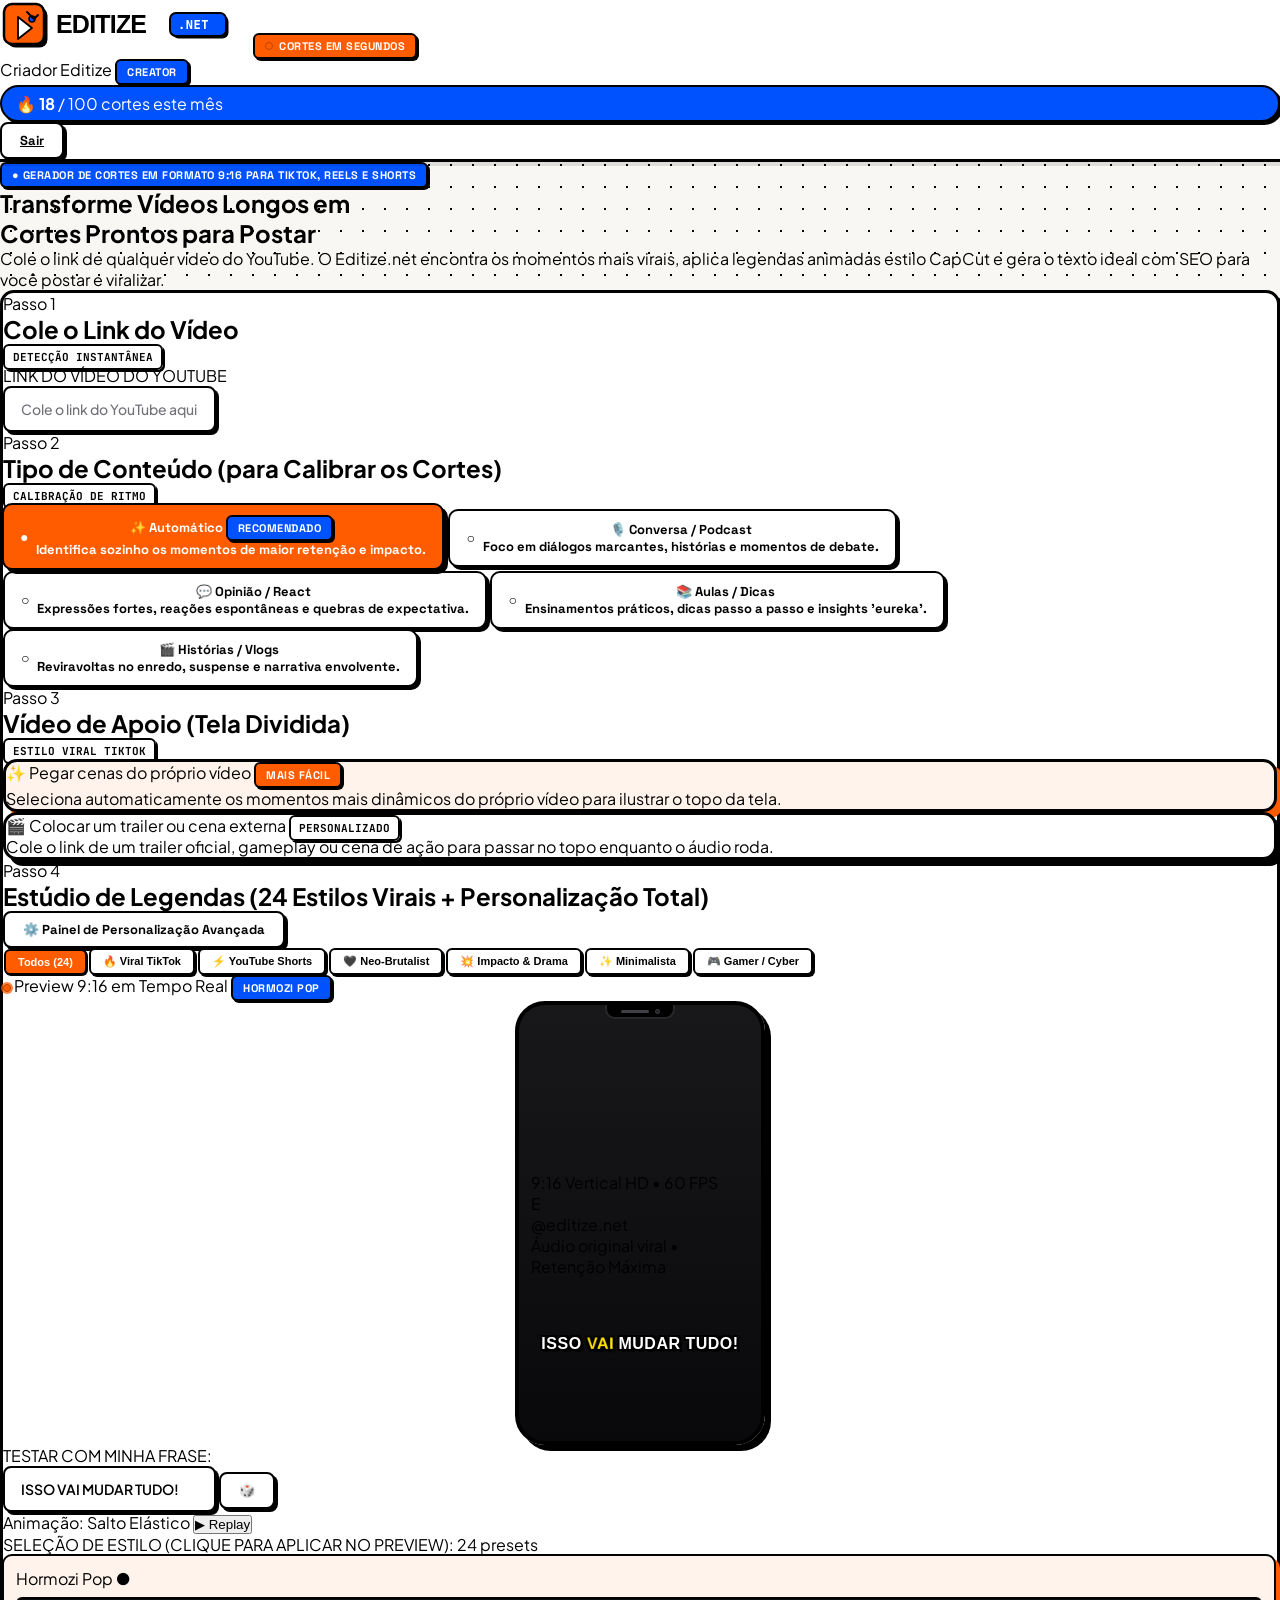
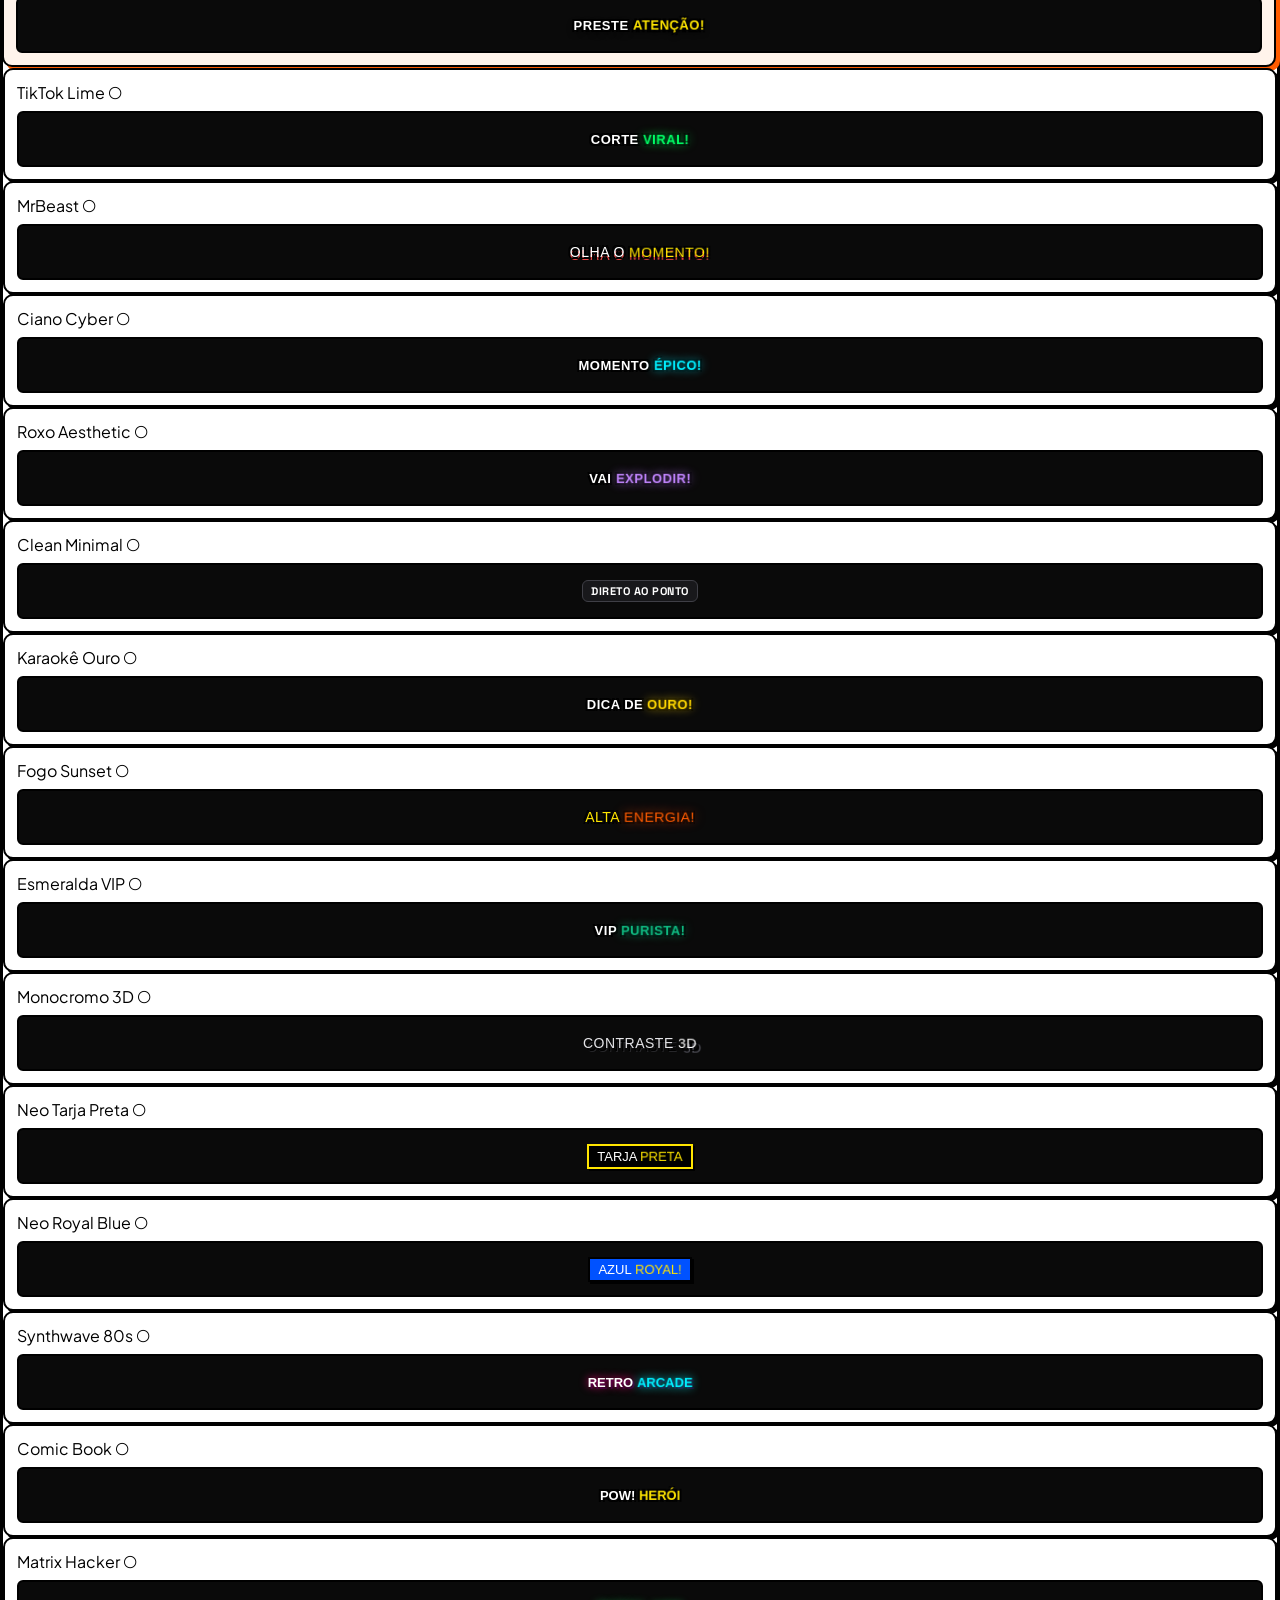
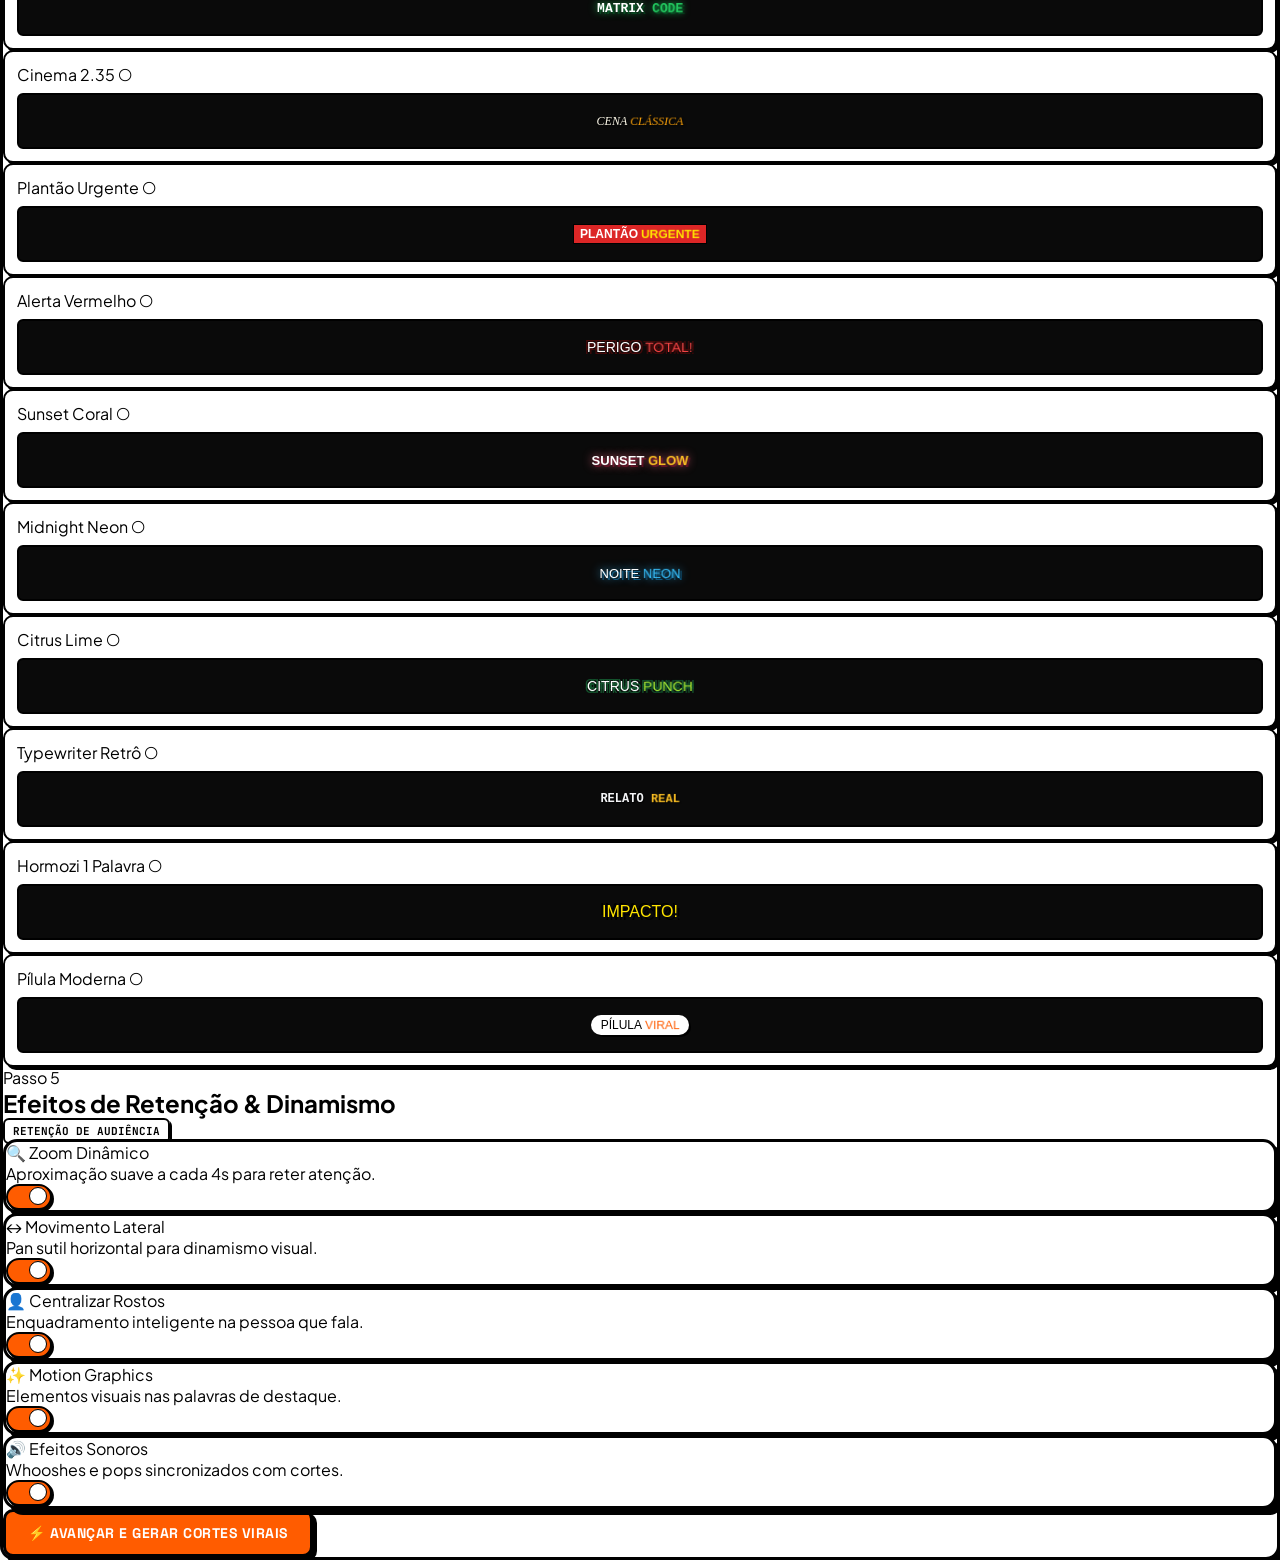
==== commit d1d2cc3a: "fix(preview): sincronizar estilos de presets no mockup e evitar quebra ou corte de legendas" ====
--- a/templates/index.html
+++ b/templates/index.html
@@ -367,7 +367,7 @@
 
                                 <!-- Legenda Renderizada Dinamicamente -->
                                 <div id="mockup-sub-container" class="mockup-sub-container" style="bottom: 22%;">
-                                    <div id="mockup-sub-box" class="sub-style-hormozi px-2.5 py-1 rounded inline-block max-w-[95%] break-words transition-all duration-150">
+                                    <div id="mockup-sub-box" class="sub-style-hormozi px-2.5 py-1 rounded inline-block max-w-[92%] w-auto text-center break-words transition-all duration-150">
                                         <span id="mockup-text-prefix">ISSO VAI</span>
                                         <span id="mockup-text-highlight" class="anim-word">MUDAR</span>
                                         <span id="mockup-text-suffix">TUDO! 🔥</span>
--- a/static/css/cortefy.css
+++ b/static/css/cortefy.css
@@ -803,7 +803,7 @@
 }
 
 .anim-bounce { animation: animBounce 1.2s infinite ease-in-out; }
-.anim-pop_zoom { animation: animPopZoom 1.4s infinite ease-in-out; }
+.anim-pop_zoom, .anim-popzoom { animation: animPopZoom 1.4s infinite ease-in-out; }
 .anim-karaoke { animation: animKaraoke 1.1s infinite ease-in-out; }
 .anim-shake { animation: animShake 0.9s infinite ease-in-out; }
 .anim-fade { animation: animFade 1.6s infinite ease-in-out; }
@@ -861,8 +861,9 @@
 
 .mockup-sub-container {
   position: absolute;
-  left: 8px;
-  right: 8px;
+  left: 6px;
+  right: 6px;
+  width: calc(100% - 12px);
   display: flex;
   flex-direction: column;
   align-items: center;
@@ -871,6 +872,27 @@
   transition: all 0.3s cubic-bezier(0.4, 0, 0.2, 1);
   pointer-events: none;
   z-index: 5;
+}
+
+/* Phone Mockup Subtitle Box - Respeita limites, quebra em 2 linhas e nunca vaza */
+.phone-mockup-frame #mockup-sub-box,
+#mockup-sub-box {
+  white-space: normal !important;
+  word-break: break-word !important;
+  overflow-wrap: break-word !important;
+  text-wrap: balance !important;
+  display: inline-block !important;
+  max-width: 92% !important;
+  width: auto !important;
+  text-align: center !important;
+  line-height: 1.25 !important;
+  box-sizing: border-box !important;
+}
+
+.phone-mockup-frame #mockup-sub-box span {
+  white-space: normal !important;
+  word-break: break-word !important;
+  overflow-wrap: break-word !important;
 }
 
 /* Tabs de Filtro de Legendas */
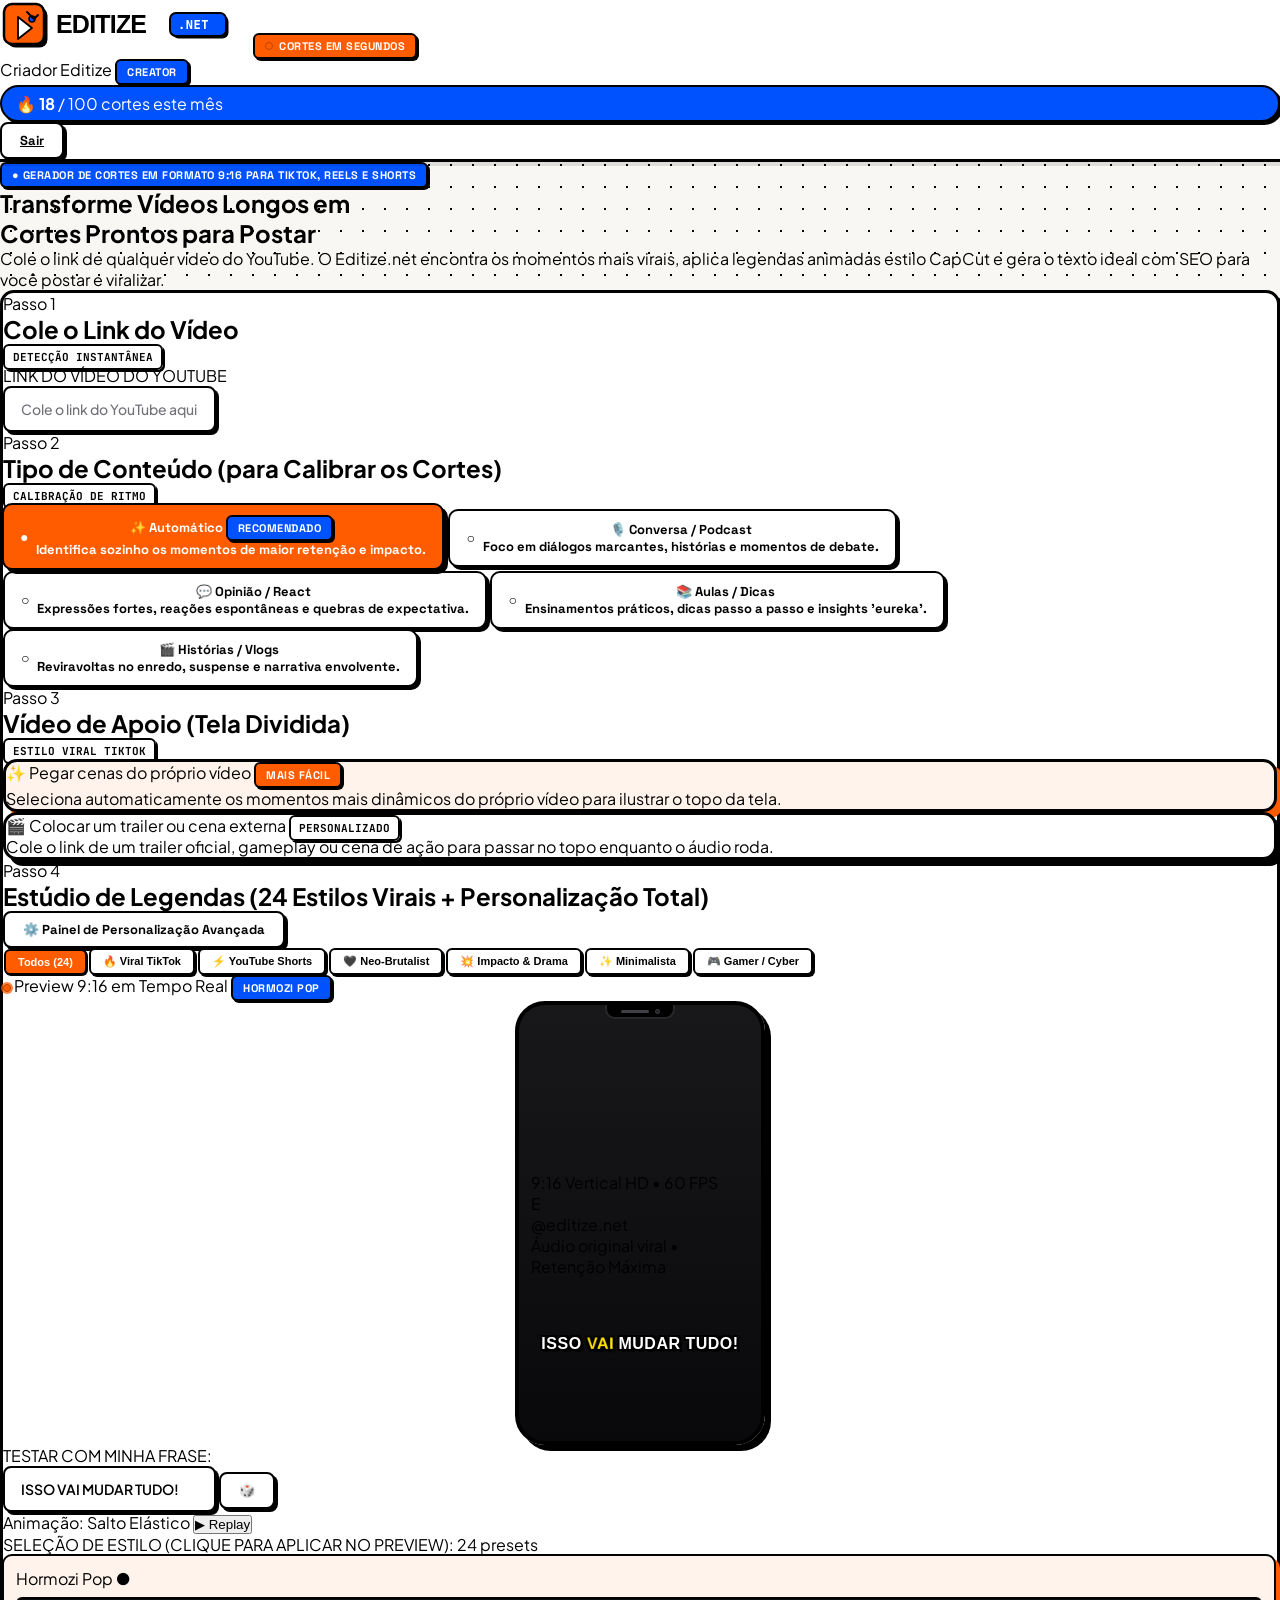
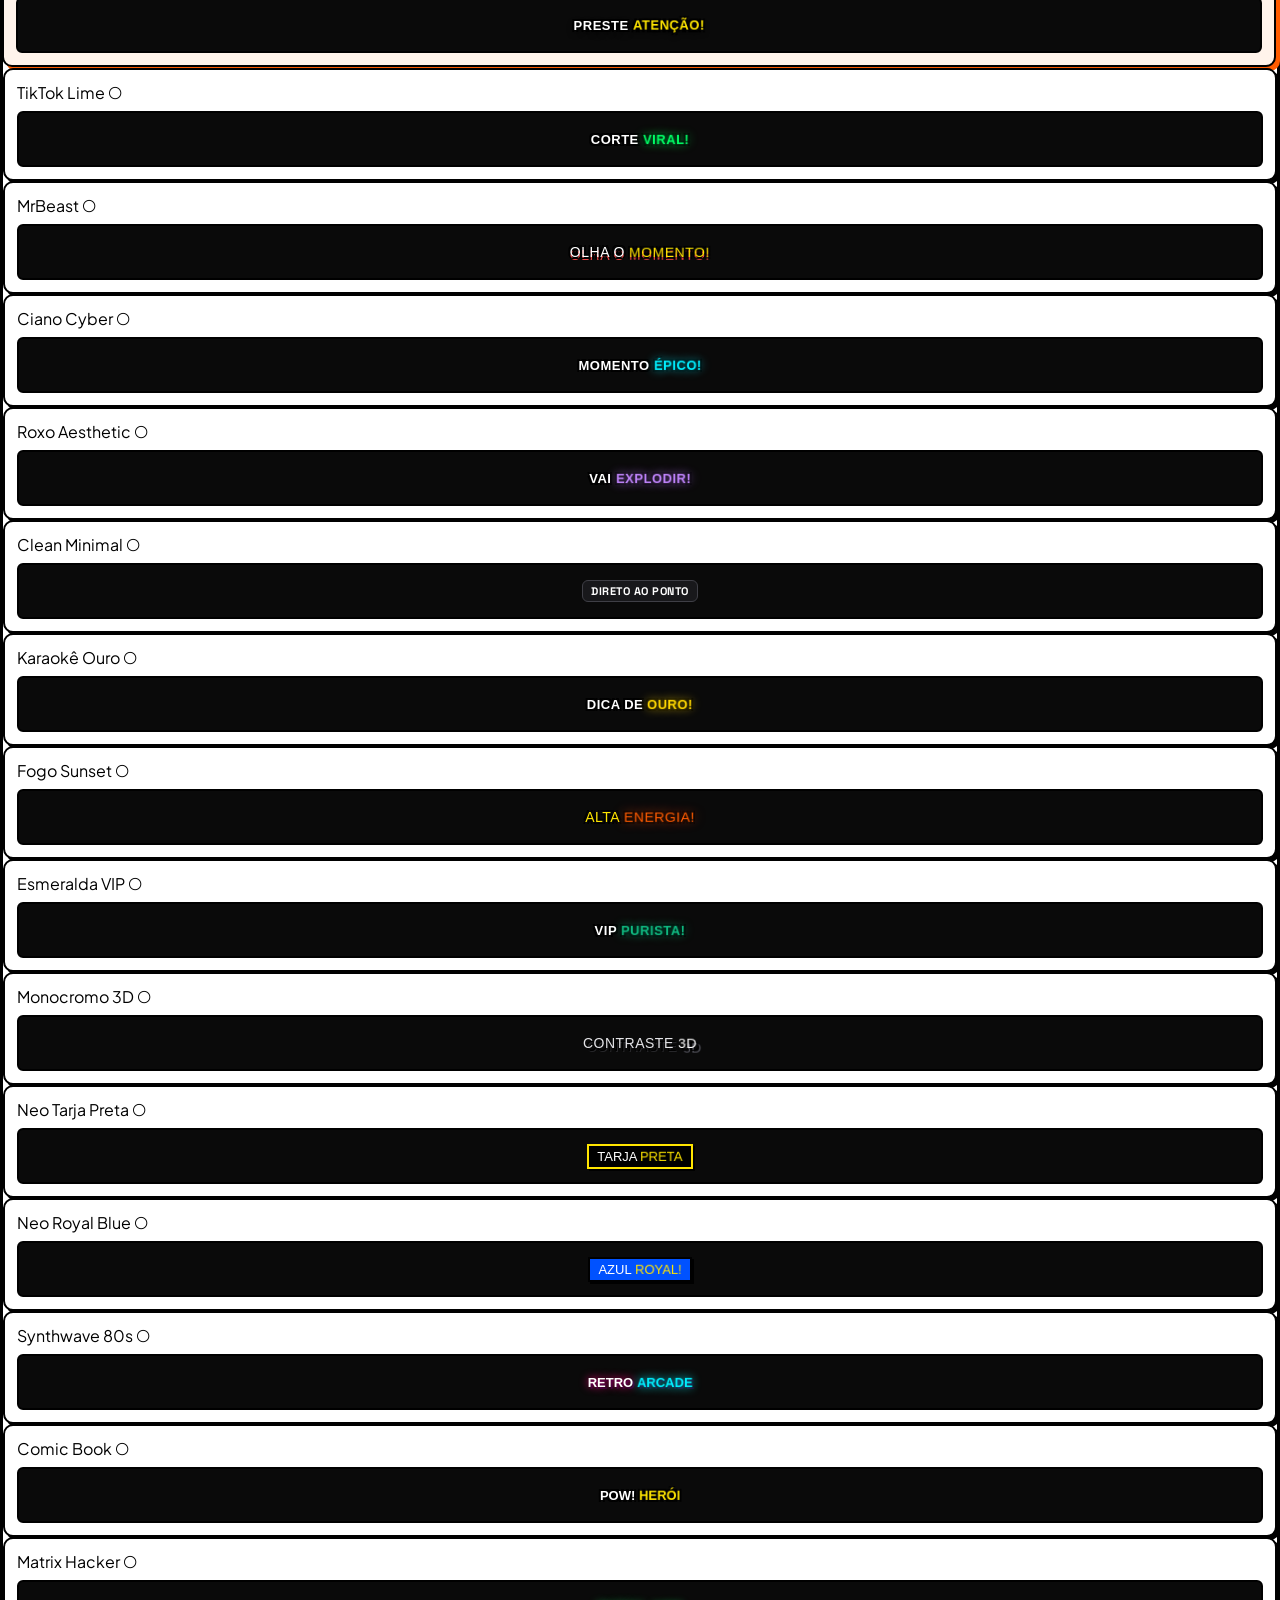
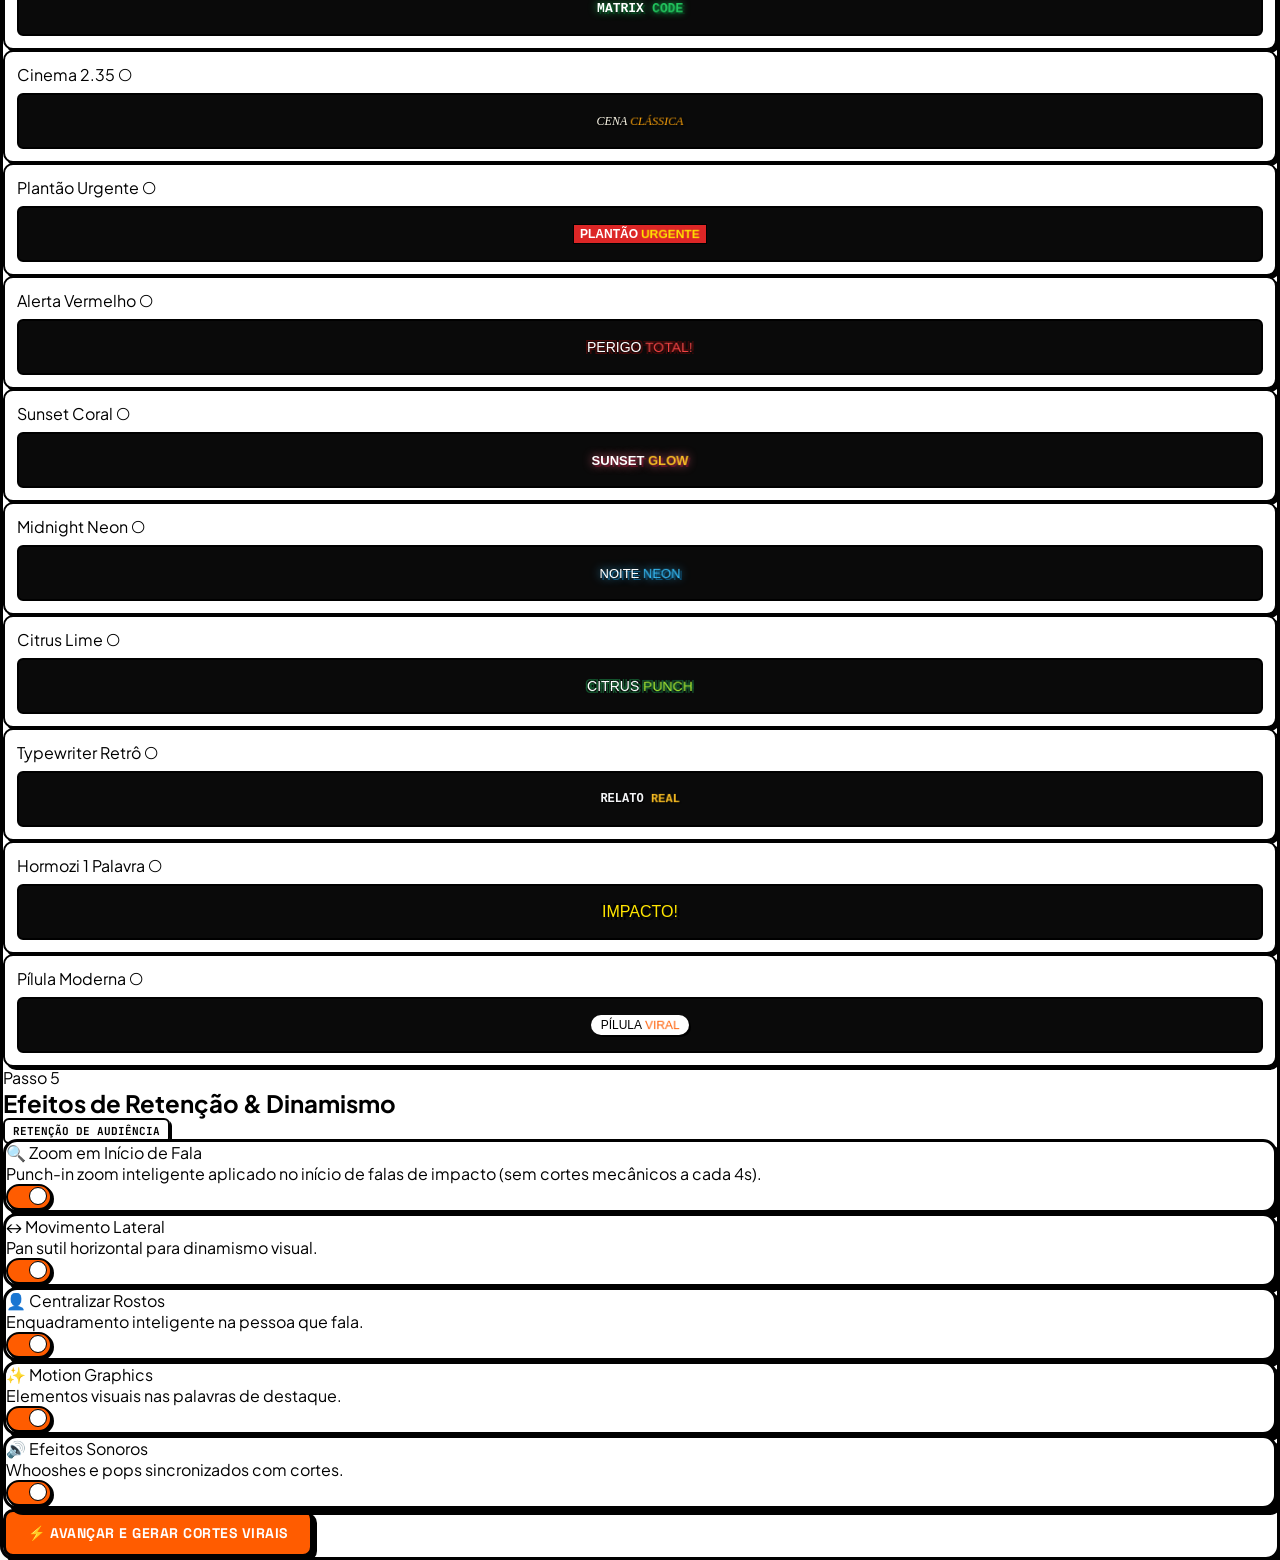
==== commit eae7392e: "feat: Studio Timeline Editor, speech-aligned zoom toggle, temporal face tracking, no-html captions a" ====
--- a/templates/index.html
+++ b/templates/index.html
@@ -873,13 +873,13 @@
 
                 <div class="grid grid-cols-1 sm:grid-cols-2 md:grid-cols-3 gap-3">
                     
-                    <!-- Toggle 1: Zoom Dinâmico -->
+                    <!-- Toggle 1: Zoom Dinâmico em Início de Fala -->
                     <div class="tech-card p-3.5 flex items-center justify-between gap-3">
                         <div class="space-y-0.5">
                             <div class="text-xs font-black text-black flex items-center gap-1.5">
-                                <span>🔍 Zoom Dinâmico</span>
-                            </div>
-                            <p class="text-[11px] text-zinc-600 font-medium">Aproximação suave a cada 4s para reter atenção.</p>
+                                <span>🔍 Zoom em Início de Fala</span>
+                            </div>
+                            <p class="text-[11px] text-zinc-600 font-medium">Punch-in zoom inteligente aplicado no início de falas de impacto (sem cortes mecânicos a cada 4s).</p>
                         </div>
                         <label class="toggle-switch">
                             <input type="checkbox" id="toggle-zoom" checked>
@@ -1186,6 +1186,232 @@
         </div>
     </div>
 
+    <!-- ==========================================================================
+         MODAL STUDIO TIMELINE EDITOR (Estilo NLE Profissional / OpusClip / CapCut)
+         ========================================================================== -->
+    <div id="modal-studio-editor" class="studio-modal-wrapper" style="display: none;">
+        <div class="studio-modal-body">
+            <!-- Barra Superior / Header de Controle -->
+            <div class="studio-header">
+                <div class="flex items-center gap-3">
+                    <button type="button" onclick="closeStudioEditorModal()" class="btn-secondary py-1 px-3 text-xs font-black flex items-center gap-1.5" title="Voltar para a lista de cortes">
+                        <span>← Voltar</span>
+                    </button>
+                    <span class="text-xs font-black text-white flex items-center gap-1.5">
+                        <span class="radar-dot"></span>
+                        <span id="studio-cut-title" class="truncate max-w-xs sm:max-w-md">Editando Corte</span>
+                    </span>
+                    <span id="studio-save-badge" class="badge-neon text-[9px]">✓ Salvo</span>
+                </div>
+
+                <div class="flex items-center gap-2.5">
+                    <span class="hidden sm:inline text-xs font-mono text-zinc-400 font-bold">⚡ 168.500 cr</span>
+                    <span class="bg-[#27272A] border border-black text-[#FF5C00] font-mono text-[10px] font-black px-2 py-0.5 rounded">
+                        📱 9:16 Vertical
+                    </span>
+                    <button type="button" id="btn-studio-render" onclick="renderStudioCut()" class="btn-neon py-1.5 px-4 text-xs font-black flex items-center gap-1.5 shadow-[2px_2px_0px_#000]">
+                        <span>⬇ Gerar Vídeo</span>
+                    </button>
+                </div>
+            </div>
+
+            <!-- Workspace Central: 3 Colunas (Inspetor | Canvas 9:16 | Legendas) -->
+            <div class="studio-workspace-grid">
+                
+                <!-- Coluna 1: Inspetor de Propriedades da Camada -->
+                <div class="studio-left-panel">
+                    <div class="flex items-center justify-between border-b border-zinc-700 pb-2">
+                        <span class="text-xs font-black text-white uppercase flex items-center gap-1.5">
+                            <span>⚙️ Propriedades</span>
+                        </span>
+                        <span class="text-[10px] text-zinc-400 font-mono">Vídeo 9:16</span>
+                    </div>
+
+                    <!-- Transformação & Enquadramento -->
+                    <div class="space-y-3">
+                        <span class="text-[11px] font-black text-[#FF5C00] uppercase block">📐 ENQUADRAMENTO & POSIÇÃO</span>
+                        
+                        <div class="space-y-1">
+                            <div class="flex justify-between text-[10px] font-bold text-zinc-300">
+                                <span>ESCALA / ZOOM:</span>
+                                <span id="studio-scale-val" class="font-mono text-[#FF5C00]">100%</span>
+                            </div>
+                            <input type="range" id="studio-prop-scale" min="100" max="160" value="100" oninput="onStudioScaleChange(this.value)" class="w-full accent-[#FF5C00] cursor-pointer">
+                        </div>
+
+                        <div class="space-y-1">
+                            <div class="flex justify-between text-[10px] font-bold text-zinc-300">
+                                <span>POSIÇÃO HORIZONTAL (X):</span>
+                                <span id="studio-posx-val" class="font-mono text-[#FF5C00]">Centro</span>
+                            </div>
+                            <input type="range" id="studio-prop-posx" min="-150" max="150" value="0" oninput="onStudioPosXChange(this.value)" class="w-full accent-[#FF5C00] cursor-pointer">
+                        </div>
+
+                        <div class="space-y-1">
+                            <div class="flex justify-between text-[10px] font-bold text-zinc-300">
+                                <span>ARREDONDAMENTO (RAIO):</span>
+                                <span id="studio-radius-val" class="font-mono text-[#FF5C00]">0px</span>
+                            </div>
+                            <input type="range" id="studio-prop-radius" min="0" max="40" value="0" oninput="onStudioRadiusChange(this.value)" class="w-full accent-[#FF5C00] cursor-pointer">
+                        </div>
+
+                        <!-- Toggle de Zoom Dinâmico do Corte -->
+                        <div class="p-2.5 bg-[#27272A] border border-zinc-700 rounded-lg flex items-center justify-between gap-2 mt-2">
+                            <div>
+                                <span class="text-[11px] font-black text-white block">🔍 Zoom em Início de Fala</span>
+                                <span class="text-[9px] text-zinc-400 block">Punch-in zoom em momentos de ênfase</span>
+                            </div>
+                            <label class="toggle-switch">
+                                <input type="checkbox" id="studio-prop-zoom" checked onchange="onStudioZoomToggle(this.checked)">
+                                <span class="toggle-slider"></span>
+                            </label>
+                        </div>
+                    </div>
+
+                    <!-- Estilo Rápido da Legenda -->
+                    <div class="space-y-3 pt-3 border-t border-zinc-700">
+                        <span class="text-[11px] font-black text-[#FF5C00] uppercase block">💬 ESTILO DA LEGENDA</span>
+                        
+                        <div class="space-y-1">
+                            <label class="text-[10px] font-bold text-zinc-300 block">MODELO VIRAL:</label>
+                            <select id="studio-prop-sub-style" onchange="onStudioSubStyleChange(this.value)" class="tech-input w-full py-1 text-xs font-bold bg-[#27272A] text-white border-zinc-700">
+                                <option value="hormozi_pop">Hormozi Pop (Viral Amarelo)</option>
+                                <option value="tiktok_bounce">TikTok Lime (Verde Neon)</option>
+                                <option value="beast_impact">MrBeast (Vermelho Intenso)</option>
+                                <option value="cyan_electric">Ciano Cyberpunk (Azul Neon)</option>
+                                <option value="purple_viral">Roxo Aesthetic (TikTok)</option>
+                                <option value="clean_minimal">Clean Minimal (Elegante)</option>
+                                <option value="gold_karaoke">Karaokê Ouro (Dourado)</option>
+                                <option value="neobrutalist_black">Neo Tarja Preta</option>
+                                <option value="neobrutalist_blue">Neo Royal Blue</option>
+                                <option value="breaking_news">Plantão Urgente (Vermelho)</option>
+                                <option value="pill_badge_viral">Pílula Moderna (Branco)</option>
+                            </select>
+                        </div>
+
+                        <div class="flex items-center justify-between gap-2">
+                            <span class="text-[10px] font-bold text-zinc-300">COR DO DESTAQUE:</span>
+                            <input type="color" id="studio-prop-highlight" value="#FFE500" oninput="onStudioHighlightChange(this.value)" class="w-8 h-8 rounded border-2 border-black bg-transparent cursor-pointer">
+                        </div>
+                    </div>
+                </div>
+
+                <!-- Coluna 2: Canvas Central do Vídeo 9:16 com Bounding Box -->
+                <div class="studio-center-stage">
+                    <div id="studio-viewport-container" class="studio-video-viewport">
+                        <video id="studio-video-player" playsinline preload="auto" class="w-full h-full object-cover"></video>
+                        <div id="studio-bounding-box" class="studio-bounding-box">
+                            <div class="studio-handle studio-handle-tl"></div>
+                            <div class="studio-handle studio-handle-tr"></div>
+                            <div class="studio-handle studio-handle-bl"></div>
+                            <div class="studio-handle studio-handle-br"></div>
+                        </div>
+                        <!-- Legenda Dinâmica Sobreposta no Vídeo -->
+                        <div id="studio-overlay-subtitle" class="absolute bottom-[20%] left-4 right-4 text-center pointer-events-none z-20">
+                            <div id="studio-overlay-sub-box" class="sub-style-hormozi px-2.5 py-1 rounded inline-block max-w-[90%] text-center break-words">
+                                <span id="studio-overlay-text">ISSO VAI MUDAR TUDO!</span>
+                            </div>
+                        </div>
+                    </div>
+
+                    <!-- Barra de Transporte e Controles de Play -->
+                    <div class="studio-transport-bar">
+                        <button type="button" onclick="studioTogglePlay()" id="studio-btn-play" class="btn-primary py-1 px-4 text-xs font-black flex items-center gap-1.5" style="background:#FF5C00; color:#000;">
+                            <span>▶ Play</span>
+                        </button>
+                        <span id="studio-timecode" class="text-xs font-mono text-zinc-300 font-extrabold bg-[#18181B] px-3 py-1 rounded border border-zinc-700">
+                            00:00 / 00:00
+                        </span>
+                        <button type="button" onclick="studioDecuparSilencio()" class="btn-secondary py-1 px-2.5 text-xs font-black flex items-center gap-1" title="Ajustar pausas automaticamente">
+                            <span>✂ Decupar Silêncio</span>
+                        </button>
+                    </div>
+                </div>
+
+                <!-- Coluna 3: Lista Interativa de Legendas e Palavras -->
+                <div class="studio-right-panel">
+                    <div class="p-3 border-b border-zinc-700 space-y-2">
+                        <div class="flex items-center justify-between">
+                            <span class="text-xs font-black text-white uppercase flex items-center gap-1.5">
+                                <span>💬 Falas & Legendas</span>
+                            </span>
+                            <span id="studio-cues-count" class="text-[10px] font-mono text-[#FF5C00] font-bold">0 falas</span>
+                        </div>
+
+                        <!-- Busca e Substituição em Massa -->
+                        <div class="flex gap-1.5 text-xs">
+                            <input type="text" id="studio-search-word" placeholder="Buscar palavra..." class="tech-input text-[11px] py-1 px-2 w-1/2 bg-[#27272A] text-white border-zinc-700">
+                            <input type="text" id="studio-replace-word" placeholder="Substituir..." class="tech-input text-[11px] py-1 px-2 w-1/2 bg-[#27272A] text-white border-zinc-700">
+                            <button type="button" onclick="studioSearchAndReplace()" class="btn-secondary text-[11px] px-2 py-1 shrink-0 font-bold" title="Substituir em todas as legendas">
+                                OK
+                            </button>
+                        </div>
+                    </div>
+
+                    <!-- Lista Rolável de Falas -->
+                    <div id="studio-cues-container" class="studio-cues-list">
+                        <!-- Itens gerados dinamicamente via JavaScript -->
+                    </div>
+                </div>
+
+            </div>
+
+            <!-- Timeline Multi-Pistas (Inferior) -->
+            <div class="studio-timeline-section" id="studio-timeline-root">
+                <!-- Régua de Tempo -->
+                <div id="studio-timeline-ruler" class="studio-timeline-ruler">
+                    <span class="absolute left-[80px]">00:00</span>
+                    <span class="absolute left-[200px]">00:05</span>
+                    <span class="absolute left-[320px]">00:10</span>
+                    <span class="absolute left-[440px]">00:15</span>
+                    <span class="absolute left-[560px]">00:20</span>
+                    <span class="absolute left-[680px]">00:25</span>
+                    <span class="absolute left-[800px]">00:30</span>
+                    <span class="absolute left-[920px]">00:35</span>
+                    <span class="absolute left-[1040px]">00:40</span>
+                    <span class="absolute left-[1160px]">00:45</span>
+                    <span class="absolute left-[1280px]">00:50</span>
+                </div>
+
+                <!-- Pistas Multi-Track -->
+                <div class="studio-timeline-tracks" id="studio-tracks-container" onclick="studioTimelineClick(event)">
+                    <!-- Agulha de Scrubbing (Playhead) -->
+                    <div id="studio-playhead" class="studio-playhead-line" style="left: 80px;">
+                        <div class="studio-playhead-handle" onmousedown="startPlayheadScrub(event)"></div>
+                    </div>
+
+                    <!-- Pista 1: Legendas -->
+                    <div class="studio-track-row">
+                        <div class="studio-track-header text-[#F59E0B]">💬 Caps</div>
+                        <div class="studio-track-lane" id="studio-lane-caps">
+                            <!-- Blocos de falas inseridos dinamicamente -->
+                        </div>
+                    </div>
+
+                    <!-- Pista 2: Vídeo Principal -->
+                    <div class="studio-track-row">
+                        <div class="studio-track-header text-[#0052FF]">🎬 Vídeo</div>
+                        <div class="studio-track-lane" id="studio-lane-video">
+                            <div id="studio-video-track-block" class="studio-block-video" style="left: 0; width: 95%;">
+                                <span>🎞️ Vídeo Principal (9:16)</span>
+                            </div>
+                        </div>
+                    </div>
+
+                    <!-- Pista 3: Áudio e Onda Sonora -->
+                    <div class="studio-track-row">
+                        <div class="studio-track-header text-[#10B981]">🔊 Áudio</div>
+                        <div class="studio-track-lane" id="studio-lane-audio">
+                            <div class="studio-block-audio" style="left: 0; width: 95%;">
+                                <span> ▂▃▅▆▇▆▅▃▂ ▂▃▅▆▇▆▅▃▂ ▂▃▅▆▇▆▅▃▂ ▂▃▅▆▇▆▅▃▂ ▂▃▅▆▇▆▅▃▂ (Áudio Original)</span>
+                            </div>
+                        </div>
+                    </div>
+                </div>
+            </div>
+        </div>
+    </div>
+
     <!-- Modal do Vídeo Pronto -->
     <div id="video-modal" class="modal-overlay" style="display: none;">
         <div class="tech-card p-6 max-w-sm w-full mx-4 flex flex-col items-center gap-4 relative">
--- a/static/css/cortefy.css
+++ b/static/css/cortefy.css
@@ -1174,3 +1174,314 @@
   from { opacity: 0; }
   to { opacity: 1; }
 }
+
+/* ==========================================================================
+   Studio Timeline Editor (NLE Interface Profissional Estilo CapCut / OpusClip)
+   ========================================================================== */
+.studio-modal-wrapper {
+  position: fixed;
+  inset: 0;
+  background: rgba(0, 0, 0, 0.88);
+  backdrop-filter: blur(8px);
+  z-index: 105;
+  display: flex;
+  flex-direction: column;
+  align-items: center;
+  justify-content: center;
+  padding: 12px;
+  animation: fadeIn 0.18s ease-out;
+}
+
+.studio-modal-body {
+  width: 100%;
+  max-width: 1400px;
+  height: 94vh;
+  max-height: 900px;
+  background: #121214;
+  border: 3px solid #000000;
+  border-radius: 12px;
+  box-shadow: 8px 8px 0px #000000;
+  display: flex;
+  flex-direction: column;
+  overflow: hidden;
+  color: #FFFFFF;
+}
+
+/* Header do Studio */
+.studio-header {
+  background: #18181B;
+  border-bottom: 2px solid #27272A;
+  padding: 8px 16px;
+  display: flex;
+  align-items: center;
+  justify-content: space-between;
+  gap: 12px;
+  shrink-0: 0;
+}
+
+/* Grid de Trabalho (3 Colunas) */
+.studio-workspace-grid {
+  flex: 1;
+  display: grid;
+  grid-template-columns: 310px 1fr 340px;
+  overflow: hidden;
+  min-height: 0;
+}
+
+@media (max-width: 1024px) {
+  .studio-workspace-grid {
+    grid-template-columns: 1fr;
+    overflow-y: auto;
+  }
+}
+
+/* Painel Esquerdo: Inspector de Propriedades */
+.studio-left-panel {
+  background: #18181B;
+  border-right: 2px solid #27272A;
+  display: flex;
+  flex-direction: column;
+  overflow-y: auto;
+  padding: 14px;
+  gap: 14px;
+}
+
+/* Canvas Central do Vídeo 9:16 */
+.studio-center-stage {
+  background: #09090B;
+  display: flex;
+  flex-direction: column;
+  align-items: center;
+  justify-content: center;
+  position: relative;
+  overflow: hidden;
+  padding: 12px;
+}
+
+.studio-video-viewport {
+  position: relative;
+  aspect-ratio: 9 / 16;
+  height: calc(100% - 44px);
+  max-height: 480px;
+  background: #000000;
+  border: 3px solid #27272A;
+  border-radius: 16px;
+  box-shadow: 0 10px 30px rgba(0, 0, 0, 0.8), 4px 4px 0 #000;
+  overflow: hidden;
+  display: flex;
+  align-items: center;
+  justify-content: center;
+}
+
+.studio-bounding-box {
+  position: absolute;
+  inset: 6px;
+  border: 2px dashed rgba(255, 92, 0, 0.7);
+  pointer-events: none;
+  border-radius: 10px;
+  z-index: 10;
+}
+
+.studio-handle {
+  width: 10px;
+  height: 10px;
+  background: #FF5C00;
+  border: 2px solid #000;
+  position: absolute;
+  pointer-events: auto;
+  border-radius: 2px;
+}
+
+.studio-handle-tl { top: -5px; left: -5px; cursor: nwse-resize; }
+.studio-handle-tr { top: -5px; right: -5px; cursor: nesw-resize; }
+.studio-handle-bl { bottom: -5px; left: -5px; cursor: nesw-resize; }
+.studio-handle-br { bottom: -5px; right: -5px; cursor: nwse-resize; }
+
+/* Barra de Transporte abaixo do player */
+.studio-transport-bar {
+  display: flex;
+  align-items: center;
+  justify-content: center;
+  gap: 16px;
+  padding-top: 8px;
+  width: 100%;
+}
+
+/* Painel Direito: Transcrição e Falas */
+.studio-right-panel {
+  background: #18181B;
+  border-left: 2px solid #27272A;
+  display: flex;
+  flex-direction: column;
+  overflow: hidden;
+}
+
+.studio-cues-list {
+  flex: 1;
+  overflow-y: auto;
+  padding: 10px;
+  display: flex;
+  flex-direction: column;
+  gap: 8px;
+}
+
+.studio-cue-card {
+  background: #27272A;
+  border: 1px solid #3F3F46;
+  border-radius: 6px;
+  padding: 8px 10px;
+  cursor: pointer;
+  transition: all 0.15s ease;
+}
+
+.studio-cue-card:hover {
+  background: #323238;
+  border-color: #FF5C00;
+}
+
+.studio-cue-card.active {
+  border-color: #FF5C00;
+  background: rgba(255, 92, 0, 0.15);
+}
+
+/* Timeline Multi-Pistas (Inferior) */
+.studio-timeline-section {
+  height: 180px;
+  background: #141417;
+  border-top: 2px solid #27272A;
+  display: flex;
+  flex-direction: column;
+  shrink-0: 0;
+  position: relative;
+  user-select: none;
+}
+
+.studio-timeline-ruler {
+  height: 24px;
+  background: #18181B;
+  border-bottom: 1px solid #27272A;
+  display: flex;
+  align-items: center;
+  font-family: monospace;
+  font-size: 10px;
+  color: #A1A1AA;
+  position: relative;
+  overflow: hidden;
+  padding-left: 80px;
+}
+
+.studio-timeline-tracks {
+  flex: 1;
+  display: flex;
+  flex-direction: column;
+  gap: 3px;
+  padding: 4px 0;
+  overflow-y: auto;
+  position: relative;
+}
+
+.studio-track-row {
+  display: flex;
+  align-items: center;
+  height: 38px;
+  position: relative;
+}
+
+.studio-track-header {
+  width: 80px;
+  padding: 0 8px;
+  font-size: 11px;
+  font-weight: 800;
+  display: flex;
+  align-items: center;
+  gap: 4px;
+  background: #18181B;
+  border-right: 1px solid #27272A;
+  height: 100%;
+  shrink-0: 0;
+  z-index: 5;
+}
+
+.studio-track-lane {
+  flex: 1;
+  height: 100%;
+  background: rgba(255, 255, 255, 0.02);
+  position: relative;
+  display: flex;
+  align-items: center;
+  overflow: hidden;
+}
+
+.studio-block-cap {
+  background: #F59E0B;
+  color: #000000;
+  border: 1px solid #B45309;
+  border-radius: 4px;
+  font-size: 10px;
+  font-weight: 800;
+  padding: 4px 6px;
+  white-space: nowrap;
+  overflow: hidden;
+  text-overflow: ellipsis;
+  cursor: pointer;
+  position: absolute;
+  height: 30px;
+  display: flex;
+  align-items: center;
+}
+
+.studio-block-video {
+  background: #0052FF;
+  color: #FFFFFF;
+  border: 1px solid #0036B3;
+  border-radius: 4px;
+  font-size: 11px;
+  font-weight: 800;
+  padding: 4px 10px;
+  position: absolute;
+  height: 32px;
+  display: flex;
+  align-items: center;
+  gap: 6px;
+  box-shadow: 2px 2px 0 #000;
+}
+
+.studio-block-audio {
+  background: #10B981;
+  color: #000000;
+  border: 1px solid #047857;
+  border-radius: 4px;
+  font-size: 10px;
+  font-weight: 800;
+  position: absolute;
+  height: 28px;
+  display: flex;
+  align-items: center;
+  padding: 0 8px;
+}
+
+/* Agulha de Scrubbing (Playhead) */
+.studio-playhead-line {
+  position: absolute;
+  top: 0;
+  bottom: 0;
+  width: 2px;
+  background: #FF3B30;
+  z-index: 20;
+  pointer-events: none;
+  transform: translateX(-50%);
+}
+
+.studio-playhead-handle {
+  width: 14px;
+  height: 16px;
+  background: #FF3B30;
+  clip-path: polygon(0% 0%, 100% 0%, 100% 70%, 50% 100%, 0% 70%);
+  position: absolute;
+  top: 0;
+  left: 50%;
+  transform: translateX(-50%);
+  pointer-events: auto;
+  cursor: ew-resize;
+}
+
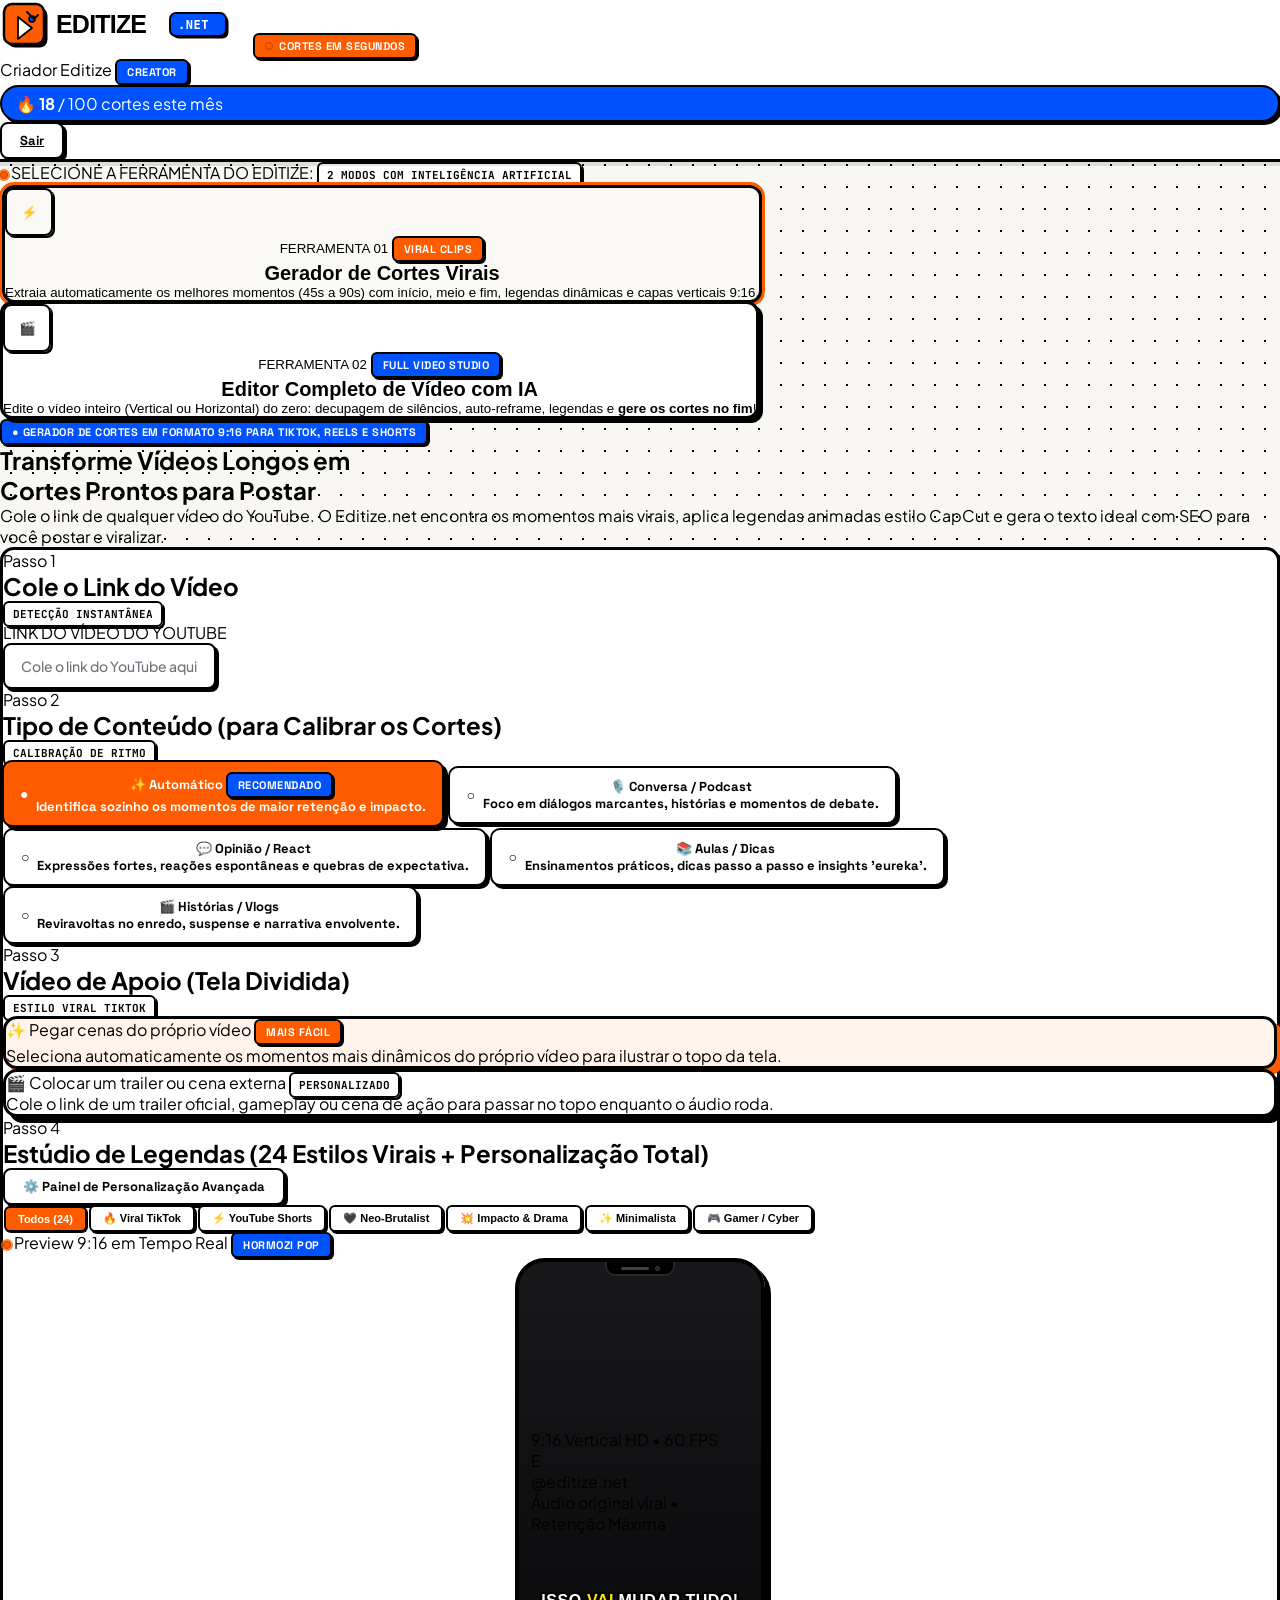
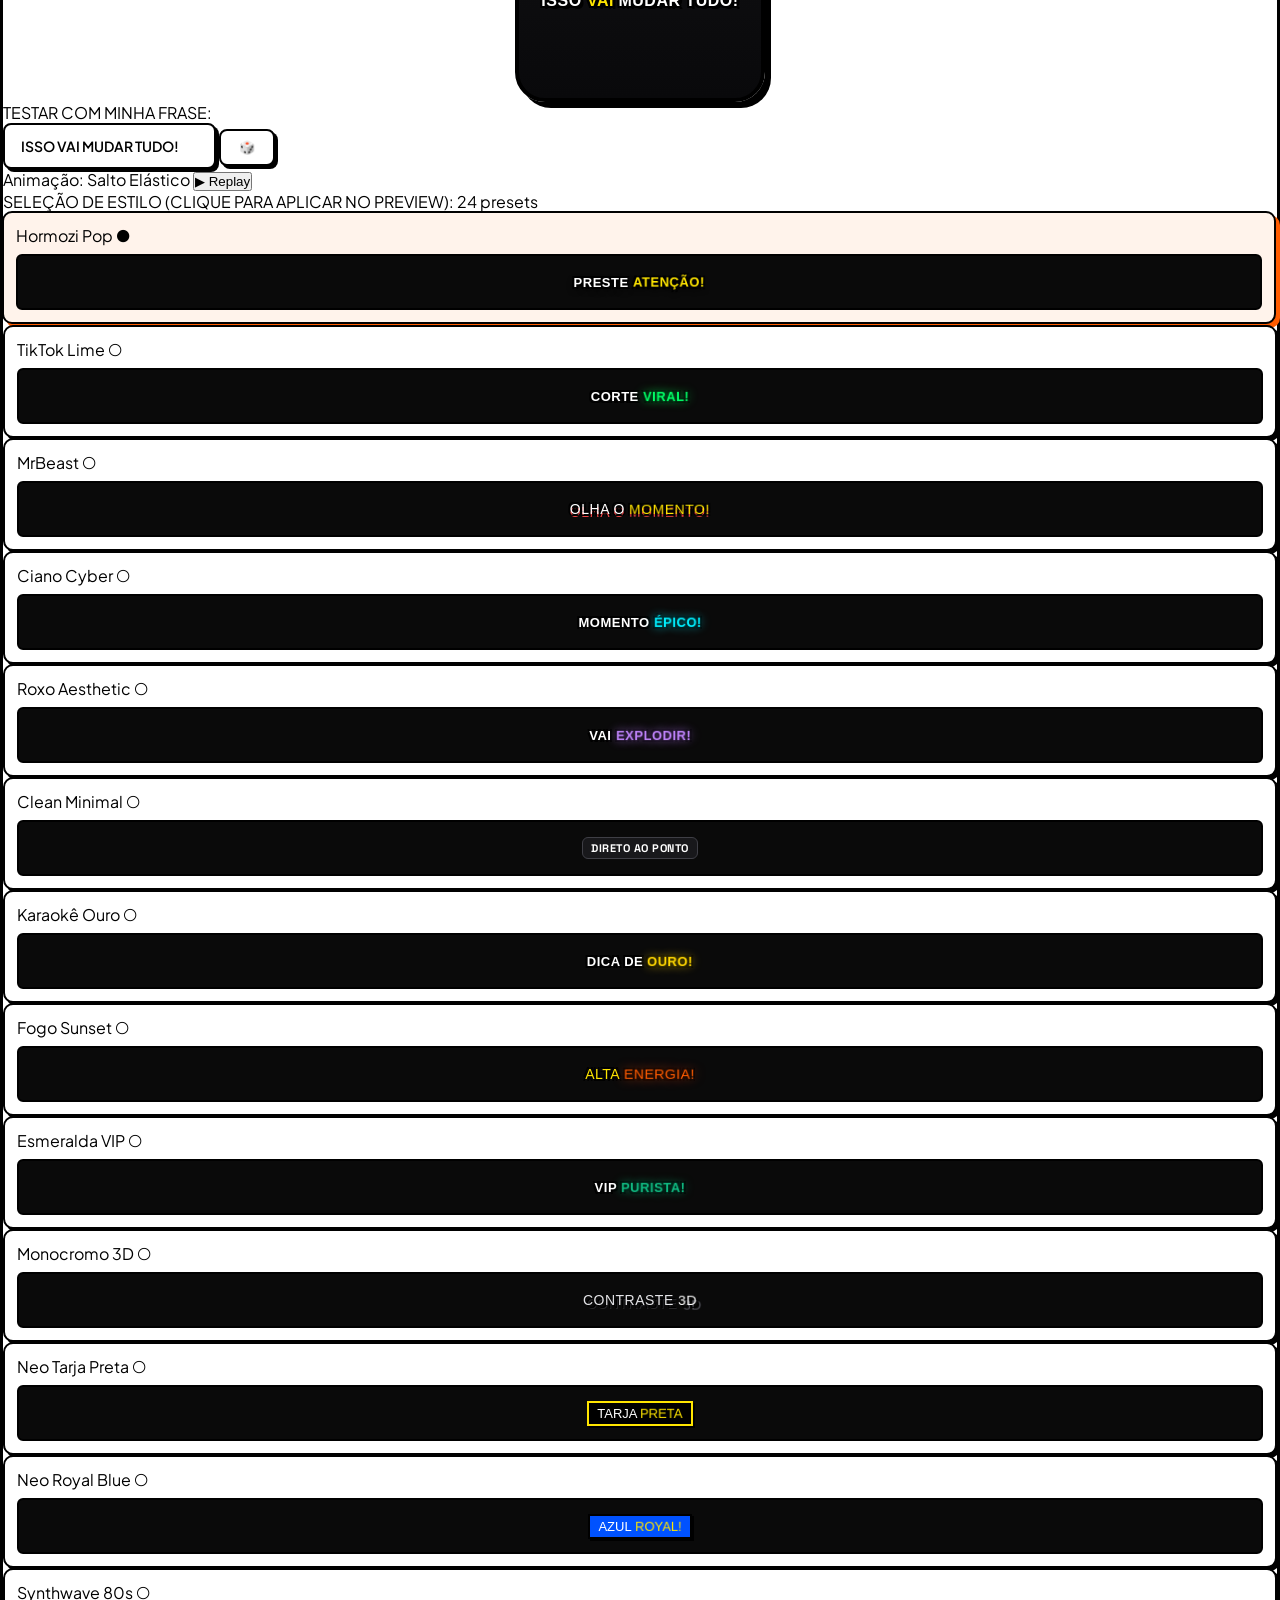
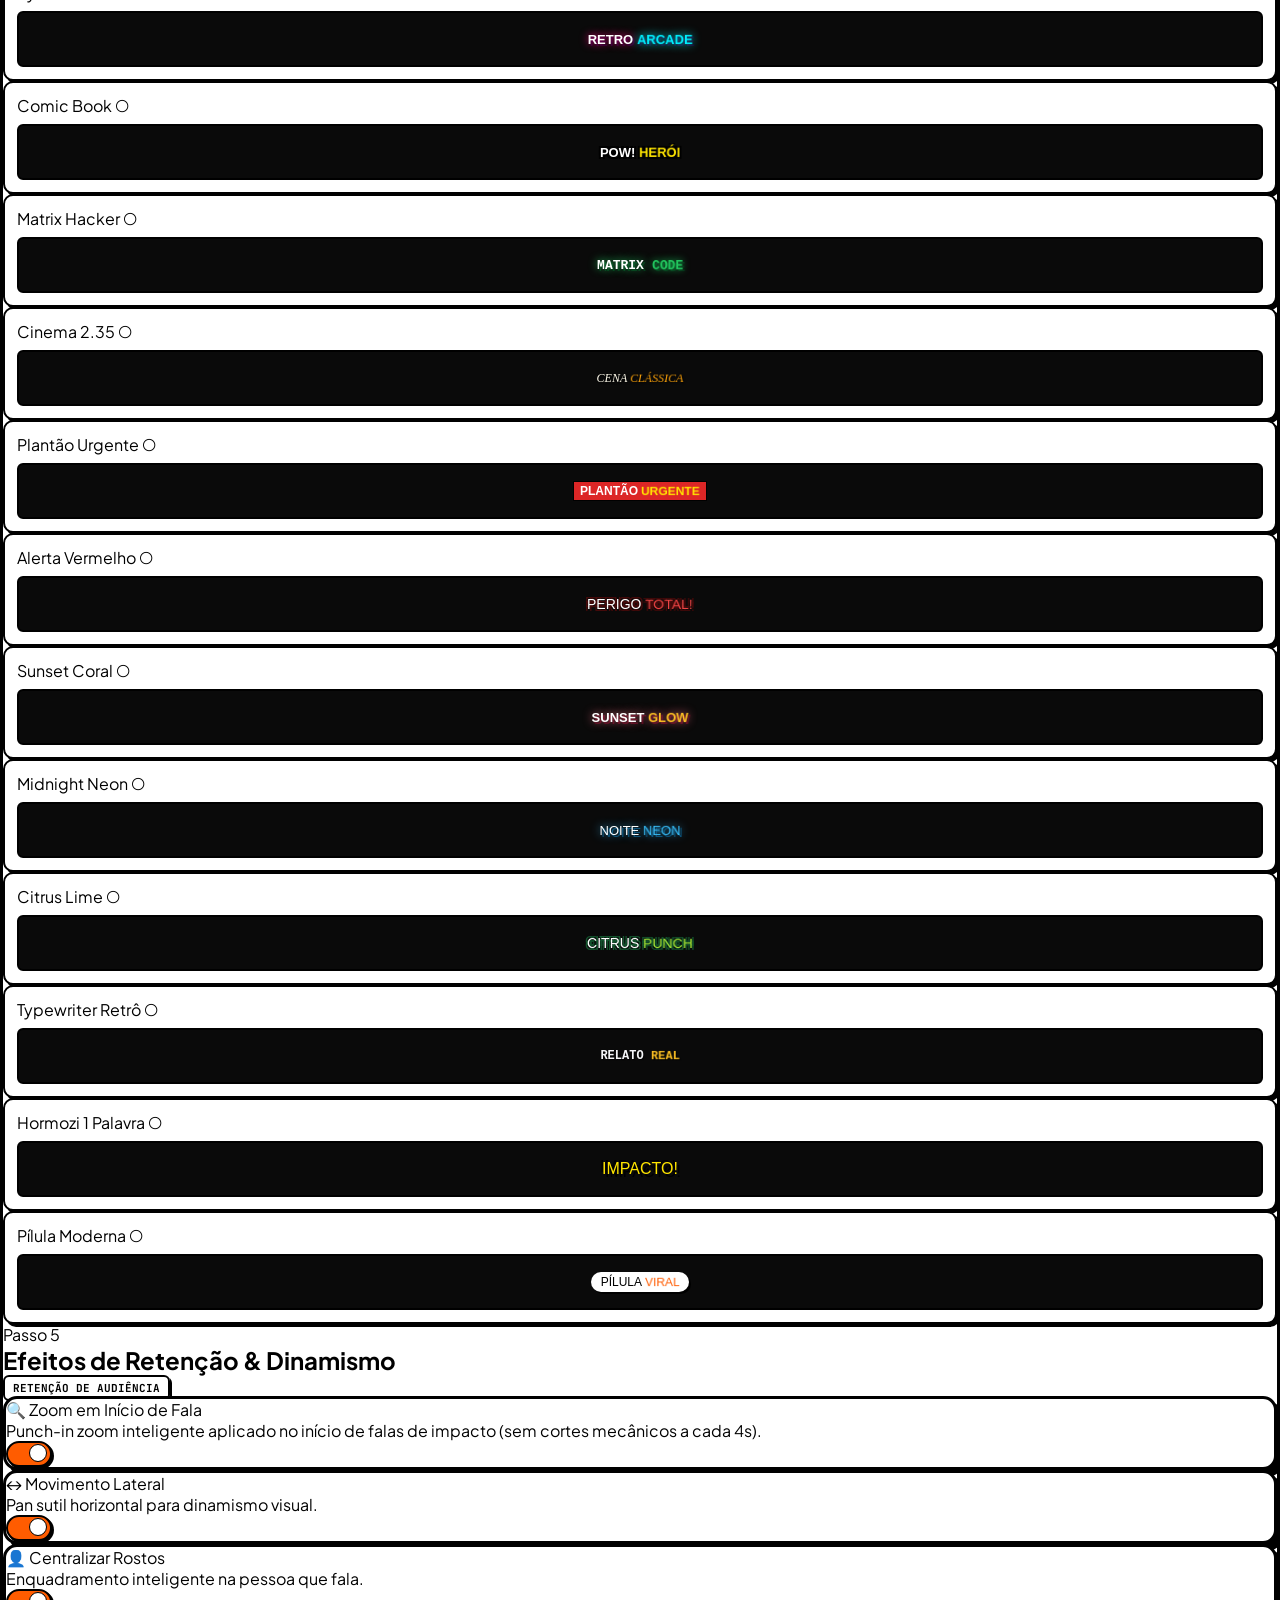
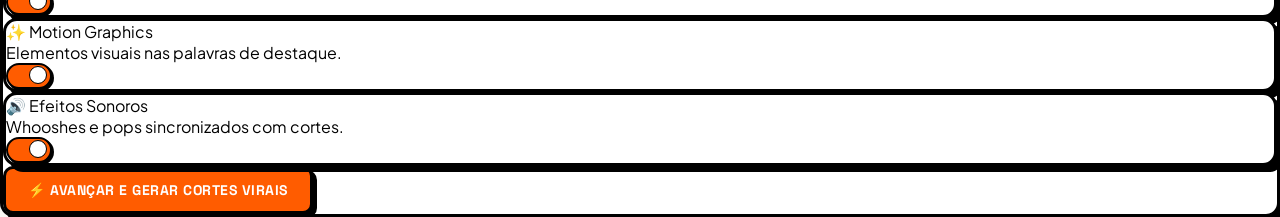
==== commit dd8ef6d1: "feat: 2 core Editize tools (Viral Clips vs Full Video Studio) and ultra HD 9:16 vertical covers" ====
--- a/templates/index.html
+++ b/templates/index.html
@@ -113,7 +113,60 @@
     </header>
 
     <!-- Conteúdo Principal -->
-    <main class="max-w-5xl mx-auto px-6 py-10 space-y-12">
+    <main class="max-w-5xl mx-auto px-6 py-10 space-y-10">
+
+        <!-- ==========================================================================
+             SELETOR DAS 2 FERRAMENTAS DO EDITIZE.NET
+             ========================================================================== -->
+        <div class="space-y-3">
+            <div class="flex items-center justify-between">
+                <span class="text-xs font-black text-zinc-800 uppercase tracking-wider flex items-center gap-1.5">
+                    <span class="radar-dot"></span>
+                    <span>SELECIONE A FERRAMENTA DO EDITIZE:</span>
+                </span>
+                <span class="badge-zinc text-[10px]">2 Modos com Inteligência Artificial</span>
+            </div>
+            <div class="grid grid-cols-1 md:grid-cols-2 gap-4">
+                <!-- Ferramenta 1: Gerador de Cortes Virais -->
+                <button type="button" id="tab-tool-clips" onclick="setEditizeTool('clips')" class="tool-mode-card tool-mode-active text-left p-5 transition-all">
+                    <div class="flex items-start gap-3.5">
+                        <div class="tool-icon-badge bg-[#FF5C00] text-black">
+                            <span class="text-2xl font-black">⚡</span>
+                        </div>
+                        <div class="space-y-1">
+                            <div class="flex items-center gap-2">
+                                <span class="text-[11px] font-black uppercase text-[#FF5C00] tracking-wider">FERRAMENTA 01</span>
+                                <span class="badge-neon text-[9px]">Viral Clips</span>
+                            </div>
+                            <h2 class="text-base font-black text-black font-display">Gerador de Cortes Virais</h2>
+                            <p class="text-xs text-zinc-600 font-medium">Extraia automaticamente os melhores momentos (45s a 90s) com início, meio e fim, legendas dinâmicas e capas verticais 9:16.</p>
+                        </div>
+                    </div>
+                </button>
+
+                <!-- Ferramenta 2: Editor Completo de Vídeo com IA -->
+                <button type="button" id="tab-tool-editor" onclick="setEditizeTool('editor')" class="tool-mode-card text-left p-5 transition-all">
+                    <div class="flex items-start gap-3.5">
+                        <div class="tool-icon-badge bg-[#0052FF] text-white">
+                            <span class="text-2xl font-black">🎬</span>
+                        </div>
+                        <div class="space-y-1">
+                            <div class="flex items-center gap-2">
+                                <span class="text-[11px] font-black uppercase text-[#0052FF] tracking-wider">FERRAMENTA 02</span>
+                                <span class="badge-blue text-[9px]">Full Video Studio</span>
+                            </div>
+                            <h2 class="text-base font-black text-black font-display">Editor Completo de Vídeo com IA</h2>
+                            <p class="text-xs text-zinc-600 font-medium">Edite o vídeo inteiro (Vertical ou Horizontal) do zero: decupagem de silêncios, auto-reframe, legendas e <b>gere os cortes no fim</b>!</p>
+                        </div>
+                    </div>
+                </button>
+            </div>
+        </div>
+
+        <!-- ==========================================================================
+             FERRAMENTA 01: GERADOR DE CORTES VIRAIS (Viral Clips)
+             ========================================================================== -->
+        <div id="container-tool-clips" class="space-y-12">
 
         <!-- Apresentação -->
         <section class="text-center space-y-4 pt-2">
@@ -1003,26 +1056,26 @@
             </div>
         </section>
 
-        <!-- SEÇÃO DE THUMBNAILS PARA YOUTUBE COM CLICKSCORE -->
+        <!-- SEÇÃO DE CAPAS VERTICAIS 9:16 PARA REDES SOCIAIS COM CLICKSCORE -->
         <section id="thumbs-section" class="space-y-6 pt-6" style="display: none;">
             <div class="flex flex-col sm:flex-row sm:items-center justify-between gap-3 border-b-2 border-black pb-4">
                 <div class="space-y-1">
                     <div class="flex items-center gap-2">
                         <span class="badge-neon text-xs">
                             <span class="radar-dot"></span>
-                            <span>YouTube 16:9 • 1280x720</span>
+                            <span>📱 9:16 Vertical • 1080x1920</span>
                         </span>
-                        <h2 class="text-xl font-black text-black font-display">3 Variáveis de Thumbnail para YouTube</h2>
-                    </div>
-                    <p class="text-xs text-zinc-600 font-medium">Recorte do interlocutor em alta definição, pôster/arte da obra buscada na web e análise de Clickscore (CTR).</p>
+                        <h2 class="text-xl font-black text-black font-display">3 Capas Verticais para Reels, Shorts & TikTok</h2>
+                    </div>
+                    <p class="text-xs text-zinc-600 font-medium">Extração de frames nativos em ultra-alta definição na Safe Zone mobile, títulos magnéticos de alta retenção e análise de Clickscore (CTR).</p>
                 </div>
                 <button type="button" onclick="generateProjectThumbnails()" class="btn-secondary text-xs py-2 px-4 font-bold flex items-center gap-1.5">
-                    <span>🔄 Regenerar Thumbnails</span>
+                    <span>🔄 Regenerar Capas</span>
                 </button>
             </div>
 
-            <!-- Grid das 3 Thumbnails com Clickscore -->
-            <div id="thumbs-container" class="grid grid-cols-1 lg:grid-cols-3 gap-6">
+            <!-- Grid das 3 Capas Verticais com Clickscore -->
+            <div id="thumbs-container" class="grid grid-cols-1 md:grid-cols-3 gap-6">
                 <!-- Preenchido via app.js -->
             </div>
         </section>
@@ -1039,6 +1092,155 @@
             <div class="progress-neon-bar">
                 <div id="render-progress-fill" class="progress-neon-fill" style="width: 0%;"></div>
             </div>
+        </div>
+
+        </div> <!-- /container-tool-clips -->
+
+        <!-- ==========================================================================
+             FERRAMENTA 02: EDITOR COMPLETO DE VÍDEO COM IA (Full Video Studio)
+             ========================================================================== -->
+        <div id="container-tool-editor" class="space-y-8" style="display: none;">
+            <!-- Apresentação do Editor -->
+            <section class="text-center space-y-4 pt-2">
+                <div class="badge-blue text-xs font-extrabold uppercase tracking-wider mb-1">
+                    <span>● Edição Completa de Vídeo 9:16 ou 16:9 do Zero com Inteligência Artificial</span>
+                </div>
+                <h1 class="text-4xl md:text-5xl font-black tracking-tight text-black font-display leading-tight">
+                    Editor de Vídeo Completo <br>
+                    <span class="text-[#0052FF] underline decoration-[#FF5C00] decoration-4 underline-offset-4">com Inteligência Artificial</span>
+                </h1>
+                <p class="text-zinc-700 font-medium text-sm md:text-base max-w-2xl mx-auto">
+                    Edite qualquer vídeo inteiro com IA: decupagem automática de silêncios, auto-reframe com rastreamento de rosto, legendas dinâmicas animadas e, no final, extraia cortes virais em 1 clique!
+                </p>
+            </section>
+
+            <!-- Painel de Configuração do Editor Completo -->
+            <section class="tech-card p-6 md:p-8 space-y-8">
+                
+                <!-- 1. Entrada do Vídeo Inteiro -->
+                <div class="space-y-4">
+                    <div class="flex items-center justify-between border-b-2 border-black pb-3">
+                        <div class="flex items-center gap-3">
+                            <span class="text-[#0052FF] font-black text-sm uppercase">Etapa 1</span>
+                            <h2 class="text-lg font-black text-black font-display">Vídeo para Edição Completa</h2>
+                        </div>
+                        <span class="badge-zinc">YouTube ou Envio de Arquivo</span>
+                    </div>
+
+                    <div class="space-y-3">
+                        <label class="block text-xs font-black text-zinc-800 tracking-wider">LINK DO VÍDEO DO YOUTUBE</label>
+                        <input 
+                            type="text" 
+                            id="input-editor-url"
+                            class="tech-input w-full"
+                            placeholder="Cole o link do YouTube aqui (ex: https://www.youtube.com/watch?v=...)"
+                            value=""
+                            autocomplete="off"
+                        >
+                    </div>
+                </div>
+
+                <!-- 2. Escolha do Formato Principal de Vídeo -->
+                <div class="space-y-4">
+                    <div class="flex items-center justify-between border-b-2 border-black pb-3">
+                        <div class="flex items-center gap-3">
+                            <span class="text-[#0052FF] font-black text-sm uppercase">Etapa 2</span>
+                            <h2 class="text-lg font-black text-black font-display">Formato Principal de Edição</h2>
+                        </div>
+                        <span class="badge-neon">Vertical ou Horizontal</span>
+                    </div>
+
+                    <div class="grid grid-cols-1 sm:grid-cols-2 gap-4">
+                        <!-- Opção Vertical 9:16 -->
+                        <div id="format-card-vertical" onclick="setEditorFormat('portrait')" class="format-choice-card format-choice-active space-y-2">
+                            <div class="flex items-center justify-between">
+                                <span class="text-base font-black flex items-center gap-2">
+                                    <span>📱 Vertical 9:16</span>
+                                </span>
+                                <span class="badge-neon text-[9px]">Reels / Shorts / TikTok</span>
+                            </div>
+                            <p class="text-xs text-zinc-600 font-medium">Auto-reframe dinâmico com inteligência artificial para manter o orador sempre centralizado no formato de celular.</p>
+                        </div>
+
+                        <!-- Opção Horizontal 16:9 -->
+                        <div id="format-card-horizontal" onclick="setEditorFormat('landscape')" class="format-choice-card space-y-2">
+                            <div class="flex items-center justify-between">
+                                <span class="text-base font-black flex items-center gap-2">
+                                    <span>🖥️ Horizontal 16:9</span>
+                                </span>
+                                <span class="badge-blue text-[9px]">YouTube / Podcasts / Aulas</span>
+                            </div>
+                            <p class="text-xs text-zinc-600 font-medium">Mantém o enquadramento original panorâmico em 1080p Full HD com legendas dinâmicas integradas.</p>
+                        </div>
+                    </div>
+                </div>
+
+                <!-- 3. Recursos Inteligentes de IA no Vídeo Inteiro -->
+                <div class="space-y-4">
+                    <div class="flex items-center justify-between border-b-2 border-black pb-3">
+                        <div class="flex items-center gap-3">
+                            <span class="text-[#0052FF] font-black text-sm uppercase">Etapa 3</span>
+                            <h2 class="text-lg font-black text-black font-display">Automações de IA para o Vídeo Inteiro</h2>
+                        </div>
+                        <span class="badge-zinc">Ajuste com 1 Clique</span>
+                    </div>
+
+                    <div class="grid grid-cols-1 md:grid-cols-3 gap-4">
+                        <!-- Decupagem de Silêncio -->
+                        <div class="p-4 bg-[#FAF9F5] border-2 border-black rounded-lg space-y-2">
+                            <div class="flex items-center justify-between">
+                                <span class="text-xs font-black text-black flex items-center gap-1.5">
+                                    <span>✂️ Decupagem de Silêncio</span>
+                                </span>
+                                <label class="toggle-switch">
+                                    <input type="checkbox" id="editor-toggle-silence" checked>
+                                    <span class="toggle-slider"></span>
+                                </label>
+                            </div>
+                            <p class="text-[11px] text-zinc-600 font-medium">Remove pausas mortas e hesitações automaticamente para manter o ritmo acelerado.</p>
+                        </div>
+
+                        <!-- Legendas Automáticas no Vídeo Todo -->
+                        <div class="p-4 bg-[#FAF9F5] border-2 border-black rounded-lg space-y-2">
+                            <div class="flex items-center justify-between">
+                                <span class="text-xs font-black text-black flex items-center gap-1.5">
+                                    <span>💬 Legendas Automáticas</span>
+                                </span>
+                                <label class="toggle-switch">
+                                    <input type="checkbox" id="editor-toggle-subtitles" checked>
+                                    <span class="toggle-slider"></span>
+                                </label>
+                            </div>
+                            <p class="text-[11px] text-zinc-600 font-medium">Gera legendas sincronizadas palavra por palavra em mais de 24 modelos visuais.</p>
+                        </div>
+
+                        <!-- Punch-in Zooms -->
+                        <div class="p-4 bg-[#FAF9F5] border-2 border-black rounded-lg space-y-2">
+                            <div class="flex items-center justify-between">
+                                <span class="text-xs font-black text-black flex items-center gap-1.5">
+                                    <span>🔍 Zooms em Início de Fala</span>
+                                </span>
+                                <label class="toggle-switch">
+                                    <input type="checkbox" id="editor-toggle-zooms" checked>
+                                    <span class="toggle-slider"></span>
+                                </label>
+                            </div>
+                            <p class="text-[11px] text-zinc-600 font-medium">Aproximações de câmera automáticas nos inícios de frases para reter a atenção.</p>
+                        </div>
+                    </div>
+                </div>
+
+                <!-- 4. Barra de Ação do Editor Completo -->
+                <div class="pt-4 border-t-2 border-black flex flex-col sm:flex-row items-center justify-between gap-4">
+                    <button type="button" id="btn-open-full-studio" onclick="openFullVideoInStudio()" class="btn-primary py-3.5 px-6 font-black text-sm flex items-center justify-center gap-2 shadow-[4px_4px_0px_#000] w-full sm:w-auto" style="background-color: #0052FF; color: #FFFFFF;">
+                        <span>🎬 Abrir no Studio Timeline Editor (Tela Cheia)</span>
+                    </button>
+                    
+                    <button type="button" id="btn-send-to-cuts-direct" onclick="convertFullVideoToViralCuts()" class="btn-neon py-3.5 px-6 font-black text-sm flex items-center justify-center gap-2 shadow-[4px_4px_0px_#000] w-full sm:w-auto">
+                        <span>⚡ Gerar Cortes Virais deste Vídeo</span>
+                    </button>
+                </div>
+            </section>
         </div>
 
     </main>
--- a/static/css/cortefy.css
+++ b/static/css/cortefy.css
@@ -1485,3 +1485,68 @@
   cursor: ew-resize;
 }
 
+/* ==========================================================================
+   Seletor de Ferramentas (Modo Clips vs Modo Editor Completo)
+   ========================================================================== */
+.tool-mode-card {
+  background: #FFFFFF;
+  border: 3px solid #000000;
+  border-radius: 12px;
+  box-shadow: 4px 4px 0px #000000;
+  cursor: pointer;
+  position: relative;
+  transition: all 0.15s cubic-bezier(0.2, 0, 0, 1);
+}
+
+.tool-mode-card:hover {
+  transform: translate(-2px, -2px);
+  box-shadow: 6px 6px 0px #000000;
+}
+
+.tool-mode-active {
+  background: #FAF9F5 !important;
+  border-color: #000000 !important;
+  transform: translate(2px, 2px);
+  box-shadow: 2px 2px 0px #000000 !important;
+  outline: 3px solid #FF5C00;
+}
+
+.tool-icon-badge {
+  width: 48px;
+  height: 48px;
+  border-radius: 8px;
+  border: 2px solid #000000;
+  display: flex;
+  align-items: center;
+  justify-content: center;
+  flex-shrink: 0;
+  box-shadow: 2px 2px 0px #000000;
+}
+
+.format-choice-card {
+  background: #FFFFFF;
+  border: 2.5px solid #000000;
+  border-radius: 10px;
+  padding: 14px;
+  cursor: pointer;
+  box-shadow: 3px 3px 0px #000000;
+  transition: all 0.15s ease;
+}
+
+.format-choice-card:hover {
+  transform: translateY(-2px);
+  box-shadow: 5px 5px 0px #000000;
+}
+
+.format-choice-active {
+  background: #FF5C00 !important;
+  color: #FFFFFF !important;
+  box-shadow: 1px 1px 0px #000000 !important;
+  transform: translate(2px, 2px);
+}
+
+.format-choice-active * {
+  color: #FFFFFF !important;
+}
+
+
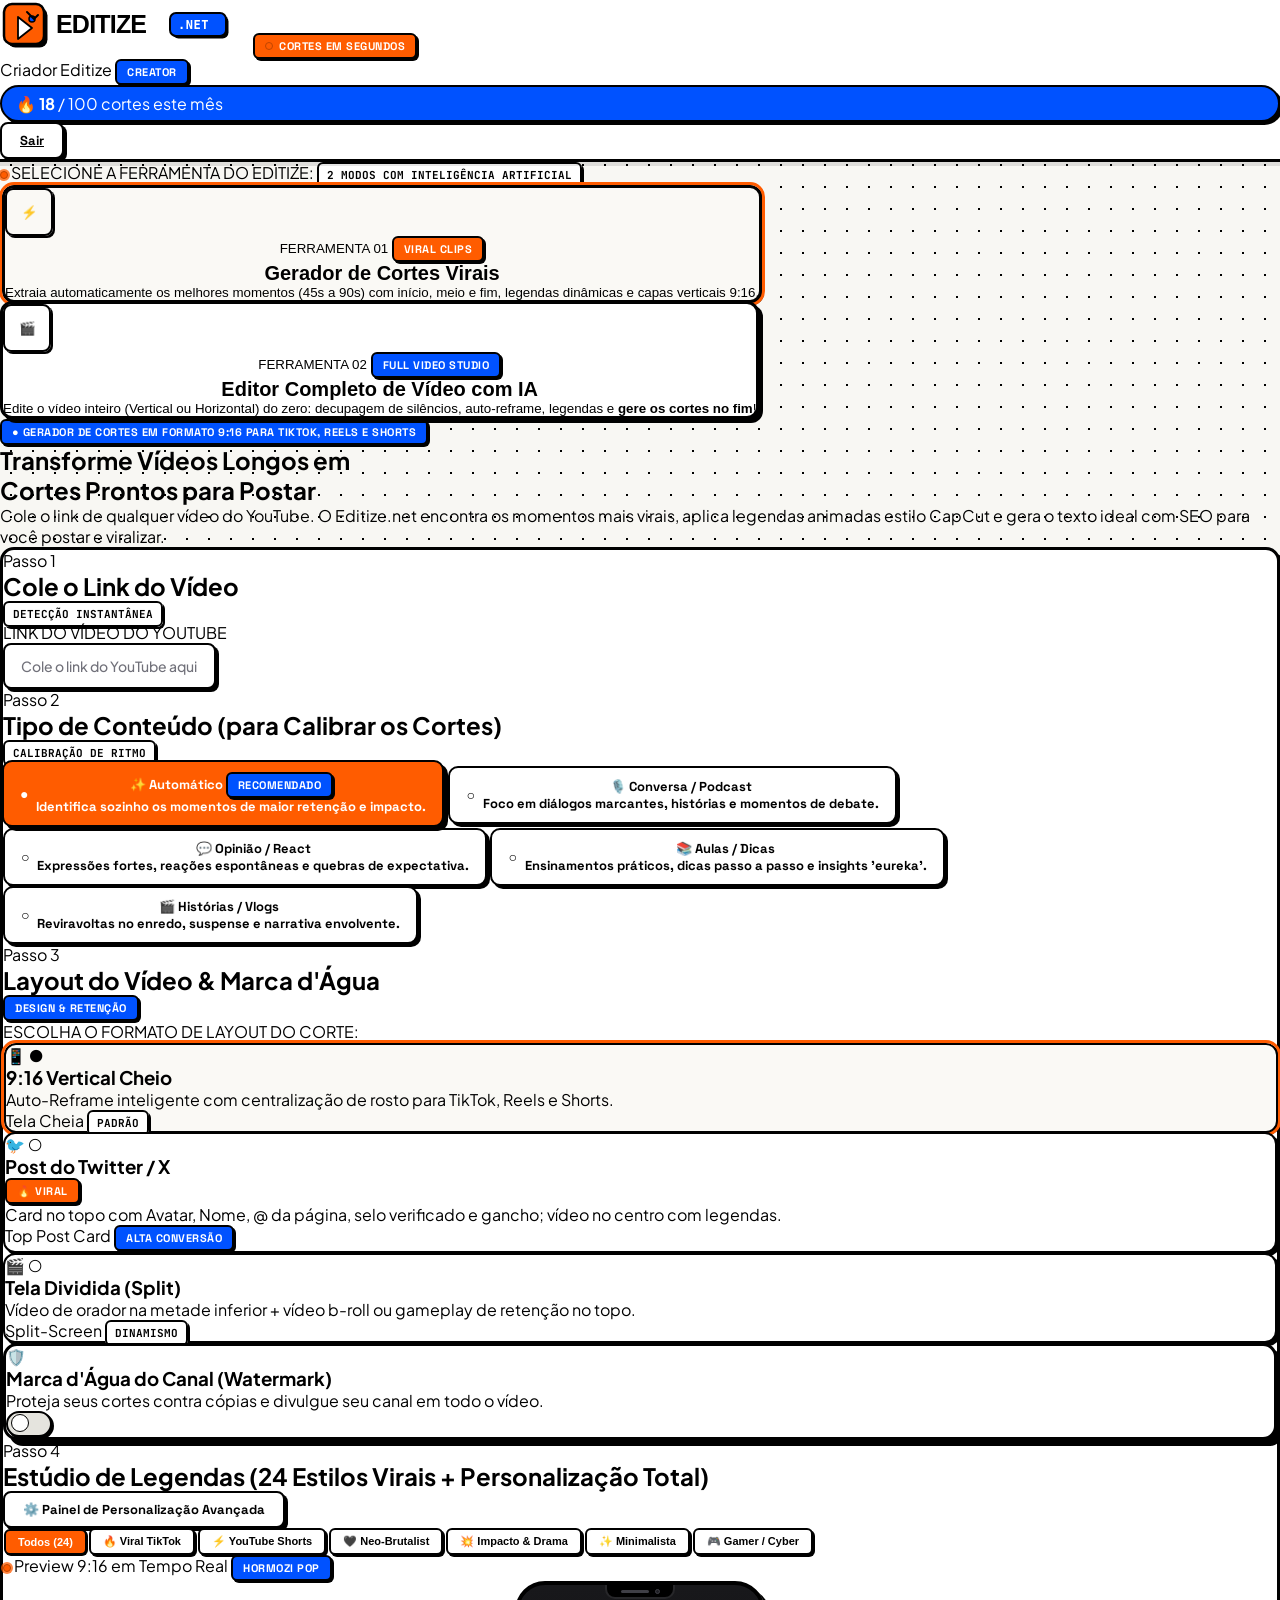
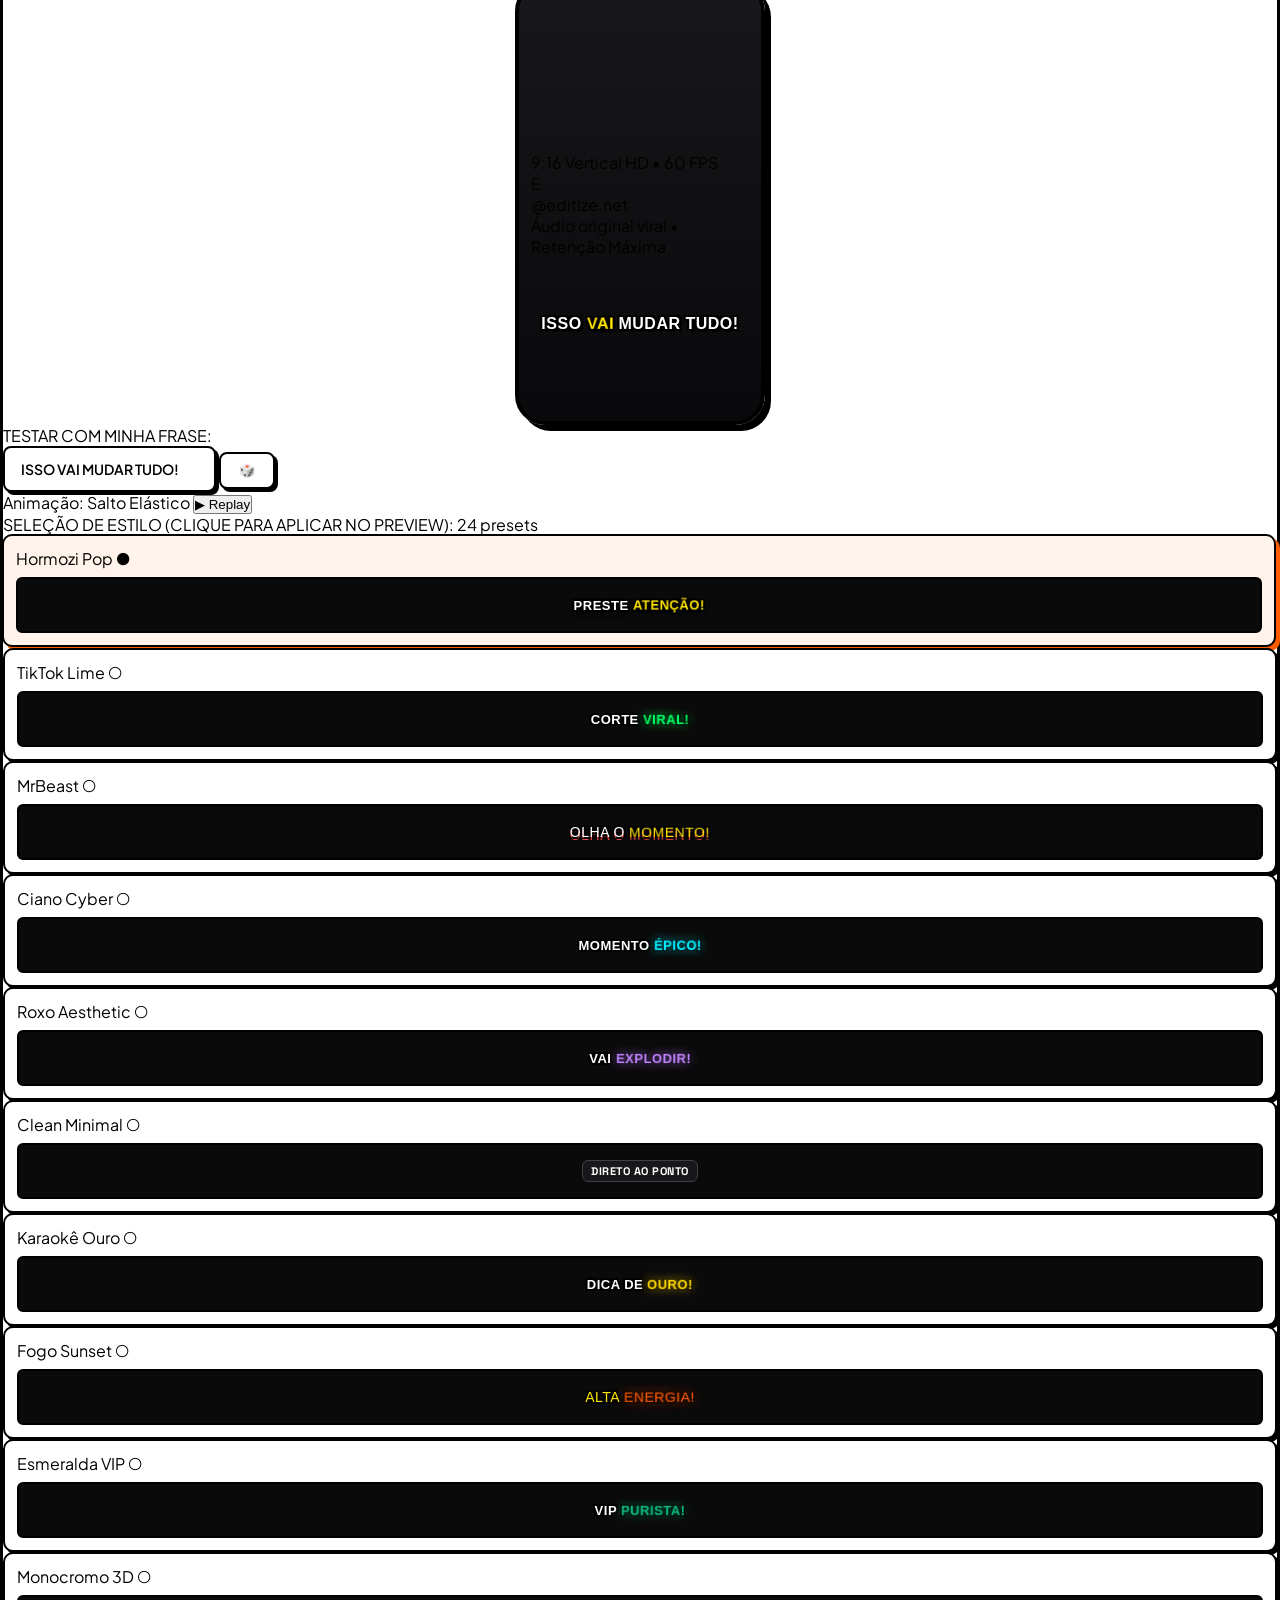
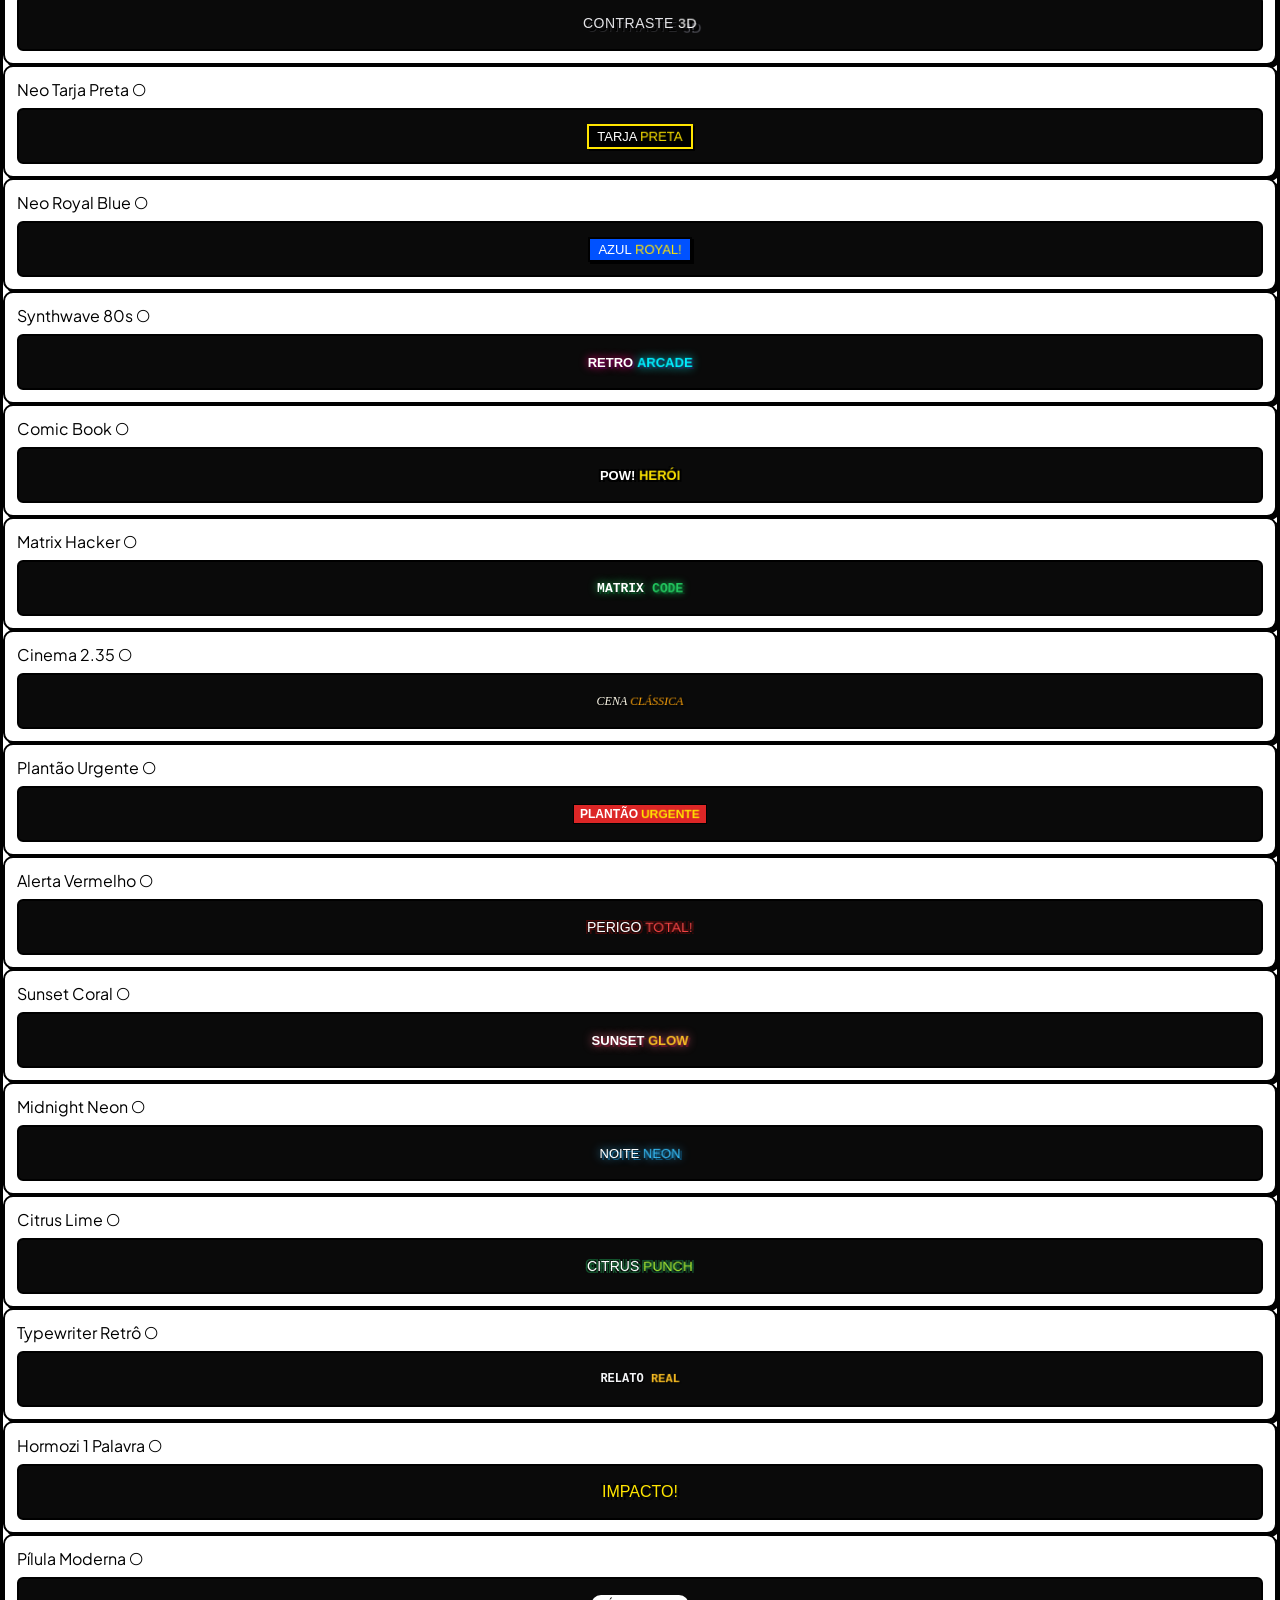
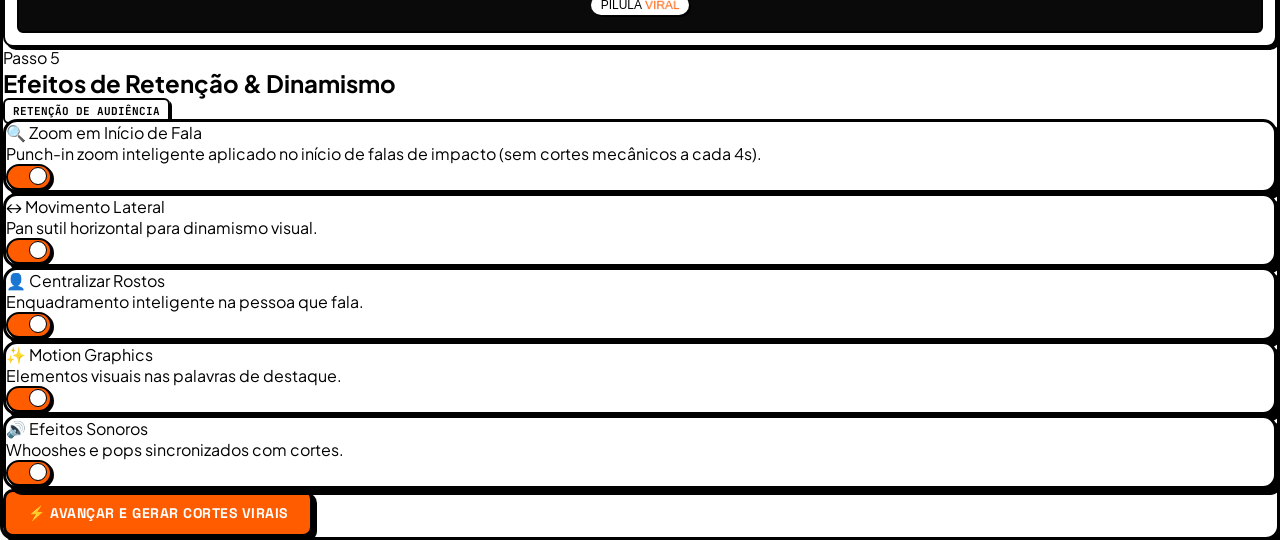
==== commit 622967d0: "Adiciona seletor de layouts virais (incluindo Post do Twitter / X) e sistema de marca d'agua configu" ====
--- a/templates/index.html
+++ b/templates/index.html
@@ -297,58 +297,249 @@
                 </div>
             </div>
 
-            <!-- PASSO 3: Vídeo de Apoio (Tela Dividida) -->
-            <div class="space-y-4">
+            <!-- PASSO 3: Layout do Vídeo & Marca d'Água -->
+            <div class="space-y-6">
                 <div class="flex items-center justify-between border-b-2 border-black pb-3">
                     <div class="flex items-center gap-3">
                         <span class="text-[#FF5C00] font-black text-sm uppercase">Passo 3</span>
-                        <h2 class="text-lg font-black text-black font-display">Vídeo de Apoio (Tela Dividida)</h2>
-                    </div>
-                    <span class="badge-zinc">Estilo Viral TikTok</span>
-                </div>
-
-                <div class="grid grid-cols-1 md:grid-cols-2 gap-4">
-                    <!-- Opção A: Cenas do próprio vídeo -->
-                    <div 
-                        id="btn-broll-auto"
-                        onclick="setBRollMode('auto_extract')"
-                        class="tech-card tech-card-active p-4 cursor-pointer flex flex-col justify-between"
-                    >
-                        <div class="flex items-center justify-between mb-2">
-                            <span class="text-sm font-black text-black">✨ Pegar cenas do próprio vídeo</span>
-                            <span class="badge-neon text-[10px]">MAIS FÁCIL</span>
-                        </div>
-                        <p class="text-xs text-zinc-700 font-medium">
-                            Seleciona automaticamente os momentos mais dinâmicos do próprio vídeo para ilustrar o topo da tela.
-                        </p>
-                    </div>
-
-                    <!-- Opção B: Trailer ou Vídeo Externo -->
-                    <div 
-                        id="btn-broll-ext"
-                        onclick="setBRollMode('external')"
-                        class="tech-card p-4 cursor-pointer flex flex-col justify-between"
-                    >
-                        <div class="flex items-center justify-between mb-2">
-                            <span class="text-sm font-black text-black">🎬 Colocar um trailer ou cena externa</span>
-                            <span class="badge-zinc text-[10px]">PERSONALIZADO</span>
-                        </div>
-                        <p class="text-xs text-zinc-700 font-medium">
-                            Cole o link de um trailer oficial, gameplay ou cena de ação para passar no topo enquanto o áudio roda.
-                        </p>
-                    </div>
-                </div>
-
-                <!-- Input Condicional de Vídeo Externo -->
-                <div id="broll-external-input" class="space-y-2 pt-1" style="display: none;">
-                    <label class="block text-xs font-black text-zinc-800 tracking-wider">LINK DO TRAILER OU CENA NO YOUTUBE</label>
-                    <input 
-                        type="text" 
-                        id="input-broll-url"
-                        class="tech-input w-full"
-                        placeholder="Cole aqui o link do trailer ou cena (ex: https://www.youtube.com/watch?v=...)"
-                    >
-                </div>
+                        <h2 class="text-lg font-black text-black font-display">Layout do Vídeo & Marca d'Água</h2>
+                    </div>
+                    <span class="badge-blue text-xs font-black">Design & Retenção</span>
+                </div>
+
+                <!-- Inputs ocultos de layout e marca d'água -->
+                <input type="hidden" id="selected-layout-input" value="portrait">
+                <input type="hidden" id="watermark-enabled-input" value="0">
+                <input type="hidden" id="watermark-pos-input" value="top_right">
+
+                <!-- Grade de Seleção de Layout -->
+                <div class="space-y-3">
+                    <label class="block text-xs font-black text-zinc-800 tracking-wider uppercase">ESCOLHA O FORMATO DE LAYOUT DO CORTE:</label>
+                    <div class="grid grid-cols-1 sm:grid-cols-3 gap-3.5">
+                        
+                        <!-- 1. 9:16 Vertical Cheio -->
+                        <div 
+                            id="layout-card-portrait"
+                            onclick="setLayoutMode('portrait')"
+                            class="layout-choice-card layout-choice-active p-4 flex flex-col justify-between"
+                        >
+                            <div class="space-y-2">
+                                <div class="flex items-center justify-between">
+                                    <span class="text-2xl">📱</span>
+                                    <span id="radio-layout-portrait" class="layout-radio text-[#FF5C00] font-black text-base">●</span>
+                                </div>
+                                <h3 class="text-sm font-black text-black">9:16 Vertical Cheio</h3>
+                                <p class="text-xs text-zinc-600 font-medium">Auto-Reframe inteligente com centralização de rosto para TikTok, Reels e Shorts.</p>
+                            </div>
+                            <div class="mt-3 pt-2 border-t border-zinc-200 flex items-center justify-between">
+                                <span class="text-[10px] font-bold text-zinc-500">Tela Cheia</span>
+                                <span class="badge-zinc text-[9px]">Padrão</span>
+                            </div>
+                        </div>
+
+                        <!-- 2. Post do Twitter / X Viral -->
+                        <div 
+                            id="layout-card-tweet"
+                            onclick="setLayoutMode('tweet_post')"
+                            class="layout-choice-card p-4 flex flex-col justify-between"
+                        >
+                            <div class="space-y-2">
+                                <div class="flex items-center justify-between">
+                                    <span class="text-2xl">🐦</span>
+                                    <span id="radio-layout-tweet" class="layout-radio text-black font-black text-base">○</span>
+                                </div>
+                                <div class="flex items-center gap-1.5">
+                                    <h3 class="text-sm font-black text-black">Post do Twitter / X</h3>
+                                    <span class="badge-neon text-[9px] py-0">🔥 VIRAL</span>
+                                </div>
+                                <p class="text-xs text-zinc-600 font-medium">Card no topo com Avatar, Nome, @ da página, selo verificado e gancho; vídeo no centro com legendas.</p>
+                            </div>
+                            <div class="mt-3 pt-2 border-t border-zinc-200 flex items-center justify-between">
+                                <span class="text-[10px] font-bold text-zinc-500">Top Post Card</span>
+                                <span class="badge-blue text-[9px]">Alta Conversão</span>
+                            </div>
+                        </div>
+
+                        <!-- 3. Tela Dividida -->
+                        <div 
+                            id="layout-card-split"
+                            onclick="setLayoutMode('split_screen')"
+                            class="layout-choice-card p-4 flex flex-col justify-between"
+                        >
+                            <div class="space-y-2">
+                                <div class="flex items-center justify-between">
+                                    <span class="text-2xl">🎬</span>
+                                    <span id="radio-layout-split" class="layout-radio text-black font-black text-base">○</span>
+                                </div>
+                                <h3 class="text-sm font-black text-black">Tela Dividida (Split)</h3>
+                                <p class="text-xs text-zinc-600 font-medium">Vídeo de orador na metade inferior + vídeo b-roll ou gameplay de retenção no topo.</p>
+                            </div>
+                            <div class="mt-3 pt-2 border-t border-zinc-200 flex items-center justify-between">
+                                <span class="text-[10px] font-bold text-zinc-500">Split-Screen</span>
+                                <span class="badge-zinc text-[9px]">Dinamismo</span>
+                            </div>
+                        </div>
+
+                    </div>
+                </div>
+
+                <!-- GAVETA CONDICIONAL DO POST DO TWITTER / X -->
+                <div id="drawer-layout-tweet" class="preview-card p-4 space-y-4" style="display: none;">
+                    <div class="flex items-center justify-between border-b-2 border-black pb-2">
+                        <div class="flex items-center gap-2">
+                            <span class="radar-dot"></span>
+                            <span class="text-xs font-black text-black uppercase">Personalização do Card do Twitter / X</span>
+                        </div>
+                        <span class="text-[11px] font-bold text-zinc-600">Atualiza a prévia ao vivo no celular</span>
+                    </div>
+
+                    <div class="grid grid-cols-1 sm:grid-cols-2 gap-3">
+                        <div class="space-y-1">
+                            <label class="block text-[11px] font-black text-zinc-800 uppercase">NOME DA PÁGINA OU CANAL:</label>
+                            <input 
+                                type="text" 
+                                id="input-tweet-name"
+                                class="tech-input w-full text-xs font-bold"
+                                placeholder="ex: Cortes do Pod"
+                                value="Cortes Virais"
+                                oninput="updateTwitterPreview()"
+                            >
+                        </div>
+                        <div class="space-y-1">
+                            <label class="block text-[11px] font-black text-zinc-800 uppercase">@ DA PÁGINA (HANDLE):</label>
+                            <input 
+                                type="text" 
+                                id="input-tweet-handle"
+                                class="tech-input w-full text-xs font-bold"
+                                placeholder="ex: @cortespod"
+                                value="@cortesvirais"
+                                oninput="updateTwitterPreview()"
+                            >
+                        </div>
+                    </div>
+
+                    <div class="space-y-1">
+                        <label class="block text-[11px] font-black text-zinc-800 uppercase flex items-center justify-between">
+                            <span>FRASE OU GANCHO DO TWEET (OPCIONAL):</span>
+                            <span class="text-[10px] font-normal text-zinc-600">Se deixar em branco, a IA usa o melhor gancho do corte!</span>
+                        </label>
+                        <input 
+                            type="text" 
+                            id="input-tweet-text"
+                            class="tech-input w-full text-xs font-medium"
+                            placeholder="ex: O segredo que ninguém te conta sobre foco nos primeiros 30 dias:"
+                            value=""
+                            oninput="updateTwitterPreview()"
+                        >
+                    </div>
+
+                    <div class="flex items-center justify-between pt-1">
+                        <div class="flex items-center gap-2">
+                            <span class="text-xs font-bold text-zinc-800">Selo Azul de Verificado (✓):</span>
+                        </div>
+                        <label class="toggle-switch">
+                            <input type="checkbox" id="toggle-tweet-verified" checked onchange="updateTwitterPreview()">
+                            <span class="toggle-slider"></span>
+                        </label>
+                    </div>
+                </div>
+
+                <!-- GAVETA CONDICIONAL DE TELA DIVIDIDA (B-Roll) -->
+                <div id="drawer-layout-split" class="preview-card p-4 space-y-4" style="display: none;">
+                    <div class="flex items-center justify-between border-b-2 border-black pb-2">
+                        <span class="text-xs font-black text-black uppercase">Vídeo de Apoio para o Topo (Tela Dividida)</span>
+                        <span class="badge-neon text-[10px]">TikTok Style</span>
+                    </div>
+
+                    <div class="grid grid-cols-1 md:grid-cols-2 gap-3">
+                        <div 
+                            id="btn-broll-auto"
+                            onclick="setBRollMode('auto_extract')"
+                            class="tech-card tech-card-active p-3 cursor-pointer flex flex-col justify-between"
+                        >
+                            <div class="flex items-center justify-between mb-1">
+                                <span class="text-xs font-black text-black">✨ Cenas do próprio vídeo</span>
+                                <span class="badge-neon text-[9px]">Automático</span>
+                            </div>
+                            <p class="text-[11px] text-zinc-700 font-medium">Momentos mais dinâmicos do próprio vídeo no topo.</p>
+                        </div>
+
+                        <div 
+                            id="btn-broll-ext"
+                            onclick="setBRollMode('external')"
+                            class="tech-card p-3 cursor-pointer flex flex-col justify-between"
+                        >
+                            <div class="flex items-center justify-between mb-1">
+                                <span class="text-xs font-black text-black">🎬 Trailer ou Cena Externa</span>
+                                <span class="badge-zinc text-[9px]">Personalizado</span>
+                            </div>
+                            <p class="text-[11px] text-zinc-700 font-medium">Link do YouTube de gameplay, trailer ou cena de apoio.</p>
+                        </div>
+                    </div>
+
+                    <div id="broll-external-input" class="space-y-1 pt-1" style="display: none;">
+                        <label class="block text-[11px] font-black text-zinc-800">LINK DO VÍDEO DE APOIO NO YOUTUBE:</label>
+                        <input 
+                            type="text" 
+                            id="input-broll-url"
+                            class="tech-input w-full text-xs"
+                            placeholder="Cole aqui o link do trailer ou cena (ex: https://www.youtube.com/watch?v=...)"
+                        >
+                    </div>
+                </div>
+
+                <!-- SEÇÃO DE MARCA D'ÁGUA DO CANAL (Watermark) -->
+                <div class="tech-card p-4 space-y-3.5 border-2 border-black bg-[#FAF9F5]">
+                    <div class="flex items-center justify-between">
+                        <div class="flex items-center gap-2.5">
+                            <span class="text-lg">🛡️</span>
+                            <div>
+                                <h3 class="text-xs font-black text-black uppercase">Marca d'Água do Canal (Watermark)</h3>
+                                <p class="text-[11px] text-zinc-600 font-medium">Proteja seus cortes contra cópias e divulgue seu canal em todo o vídeo.</p>
+                            </div>
+                        </div>
+                        <label class="toggle-switch">
+                            <input type="checkbox" id="toggle-watermark" onchange="toggleWatermarkSetting(this.checked)">
+                            <span class="toggle-slider"></span>
+                        </label>
+                    </div>
+
+                    <!-- Drawer de Configuração da Marca d'Água -->
+                    <div id="watermark-drawer" class="space-y-3 pt-2 border-t border-zinc-300" style="display: none;">
+                        <div class="grid grid-cols-1 sm:grid-cols-2 gap-3">
+                            <div class="space-y-1">
+                                <label class="block text-[10px] font-black text-zinc-800 uppercase">TEXTO OU @ DA MARCA D'ÁGUA:</label>
+                                <input 
+                                    type="text" 
+                                    id="input-watermark-text"
+                                    class="tech-input w-full text-xs font-bold"
+                                    placeholder="ex: @meucanal"
+                                    value="@editize.net"
+                                    oninput="updateWatermarkPreview()"
+                                >
+                            </div>
+
+                            <div class="space-y-1">
+                                <label class="block text-[10px] font-black text-zinc-800 uppercase">POSIÇÃO NA TELA:</label>
+                                <div class="grid grid-cols-2 gap-1.5">
+                                    <button type="button" onclick="setWatermarkPos('top_right')" id="btn-wm-top_right" class="watermark-pos-btn watermark-pos-active text-[11px] font-bold py-1.5 px-2 rounded border border-black flex items-center justify-center gap-1">
+                                        <span>↗️ Sup. Direito</span>
+                                    </button>
+                                    <button type="button" onclick="setWatermarkPos('top_left')" id="btn-wm-top_left" class="watermark-pos-btn text-[11px] font-bold py-1.5 px-2 rounded border border-black flex items-center justify-center gap-1">
+                                        <span>↖️ Sup. Esquerdo</span>
+                                    </button>
+                                    <button type="button" onclick="setWatermarkPos('bottom_right')" id="btn-wm-bottom_right" class="watermark-pos-btn text-[11px] font-bold py-1.5 px-2 rounded border border-black flex items-center justify-center gap-1">
+                                        <span>↘️ Inf. Direito</span>
+                                    </button>
+                                    <button type="button" onclick="setWatermarkPos('bottom_left')" id="btn-wm-bottom_left" class="watermark-pos-btn text-[11px] font-bold py-1.5 px-2 rounded border border-black flex items-center justify-center gap-1">
+                                        <span>↙️ Inf. Esquerdo</span>
+                                    </button>
+                                </div>
+                            </div>
+                        </div>
+                    </div>
+                </div>
+
             </div>
 
             <!-- PASSO 4: Estúdio de Legendas (24 Estilos de Alta Conversão + Preview ao Vivo + Personalizador Profissional) -->
@@ -414,8 +605,36 @@
                             <div id="mockup-video-stage" class="relative w-full h-full flex flex-col justify-between py-6 overflow-hidden">
                                 <!-- Top status bar simulado -->
                                 <div class="flex items-center justify-between px-2 text-white/50 text-[9px] font-mono">
-                                    <span>9:16 Vertical</span>
+                                    <span id="mockup-format-badge">9:16 Vertical</span>
                                     <span>HD • 60 FPS</span>
+                                </div>
+
+                                <!-- Marca d'Água ao Vivo no Celular -->
+                                <div id="mockup-watermark" class="mockup-watermark-badge" style="display: none; top: 28px; right: 8px;">
+                                    <span id="mockup-watermark-text">@editize.net</span>
+                                </div>
+
+                                <!-- Card do Twitter / X ao Vivo no Mockup -->
+                                <div id="mockup-twitter-card" class="mockup-twitter-card mx-2 mt-1 shrink-0" style="display: none;">
+                                    <div class="flex items-center justify-between mb-1">
+                                        <div class="flex items-center gap-1.5">
+                                            <div id="mockup-tw-avatar" class="w-4 h-4 rounded-full bg-[#FF5C00] text-[8px] font-black text-white flex items-center justify-center shrink-0">C</div>
+                                            <div class="leading-none truncate">
+                                                <div class="flex items-center gap-1">
+                                                    <span id="mockup-tw-name" class="text-[9px] font-black text-white truncate">Cortes Virais</span>
+                                                    <span id="mockup-tw-badge" class="text-[8px] text-[#1D9BF0] font-black">✓</span>
+                                                </div>
+                                                <span id="mockup-tw-handle" class="text-[7.5px] text-zinc-400">@cortesvirais</span>
+                                            </div>
+                                        </div>
+                                        <span class="text-[8px] text-zinc-400 font-bold">𝕏</span>
+                                    </div>
+                                    <p id="mockup-tw-text" class="text-[8px] text-white/95 leading-tight line-clamp-3 font-medium">O segredo que ninguém te conta sobre foco nos primeiros 30 dias:</p>
+                                </div>
+
+                                <!-- Divisor da Tela Dividida (Split Screen) -->
+                                <div id="mockup-split-divider" class="w-full py-1 text-center bg-black/70 border-y border-[#FF5C00] text-[8px] font-mono text-[#FF5C00] font-black uppercase tracking-wider" style="display: none;">
+                                    <span>▲ Cenas / B-Roll • ▼ Orador</span>
                                 </div>
 
                                 <!-- Legenda Renderizada Dinamicamente -->
--- a/static/css/cortefy.css
+++ b/static/css/cortefy.css
@@ -1549,4 +1549,84 @@
   color: #FFFFFF !important;
 }
 
-
+/* ==========================================================================
+   Seletor de Layouts & Marca d'Água (Watermark)
+   ========================================================================== */
+.layout-choice-card {
+  background: #FFFFFF;
+  border: 2.5px solid #000000;
+  border-radius: 12px;
+  cursor: pointer;
+  box-shadow: 3px 3px 0px #000000;
+  transition: all 0.15s cubic-bezier(0.2, 0, 0, 1);
+  position: relative;
+}
+
+.layout-choice-card:hover {
+  transform: translateY(-2px);
+  box-shadow: 5px 5px 0px #000000;
+}
+
+.layout-choice-active {
+  background: #FAF9F5 !important;
+  border-color: #000000 !important;
+  box-shadow: 2px 2px 0px #000000 !important;
+  transform: translate(1px, 1px);
+  outline: 3px solid #FF5C00;
+}
+
+.watermark-pos-btn {
+  background: #FFFFFF;
+  border: 1.5px solid #000000;
+  border-radius: 6px;
+  cursor: pointer;
+  transition: all 0.12s ease;
+  box-shadow: 1px 1px 0px #000000;
+}
+
+.watermark-pos-btn:hover {
+  background: #F4F3EE;
+}
+
+.watermark-pos-active {
+  background: #000000 !important;
+  color: #FFFFFF !important;
+  box-shadow: none !important;
+  transform: translate(1px, 1px);
+}
+
+.watermark-pos-active * {
+  color: #FFFFFF !important;
+}
+
+/* Mockup de Marca d'Água no Celular 9:16 */
+.mockup-watermark-badge {
+  position: absolute;
+  padding: 2px 6px;
+  border-radius: 4px;
+  background: rgba(0, 0, 0, 0.55);
+  backdrop-filter: blur(2px);
+  border: 1px solid rgba(255, 255, 255, 0.25);
+  color: rgba(255, 255, 255, 0.9);
+  font-size: 8px;
+  font-weight: 800;
+  font-family: -apple-system, BlinkMacSystemFont, "Segoe UI", Roboto, sans-serif;
+  letter-spacing: 0.5px;
+  z-index: 15;
+  pointer-events: none;
+  transition: all 0.2s ease;
+}
+
+/* Mockup de Post do Twitter / X dentro do Celular 9:16 */
+.mockup-twitter-card {
+  background: rgba(15, 20, 25, 0.96);
+  border: 1px solid #2F3336;
+  border-radius: 10px;
+  padding: 8px;
+  box-shadow: 0 4px 12px rgba(0, 0, 0, 0.5);
+  z-index: 12;
+  transition: all 0.2s ease;
+}
+
+
+
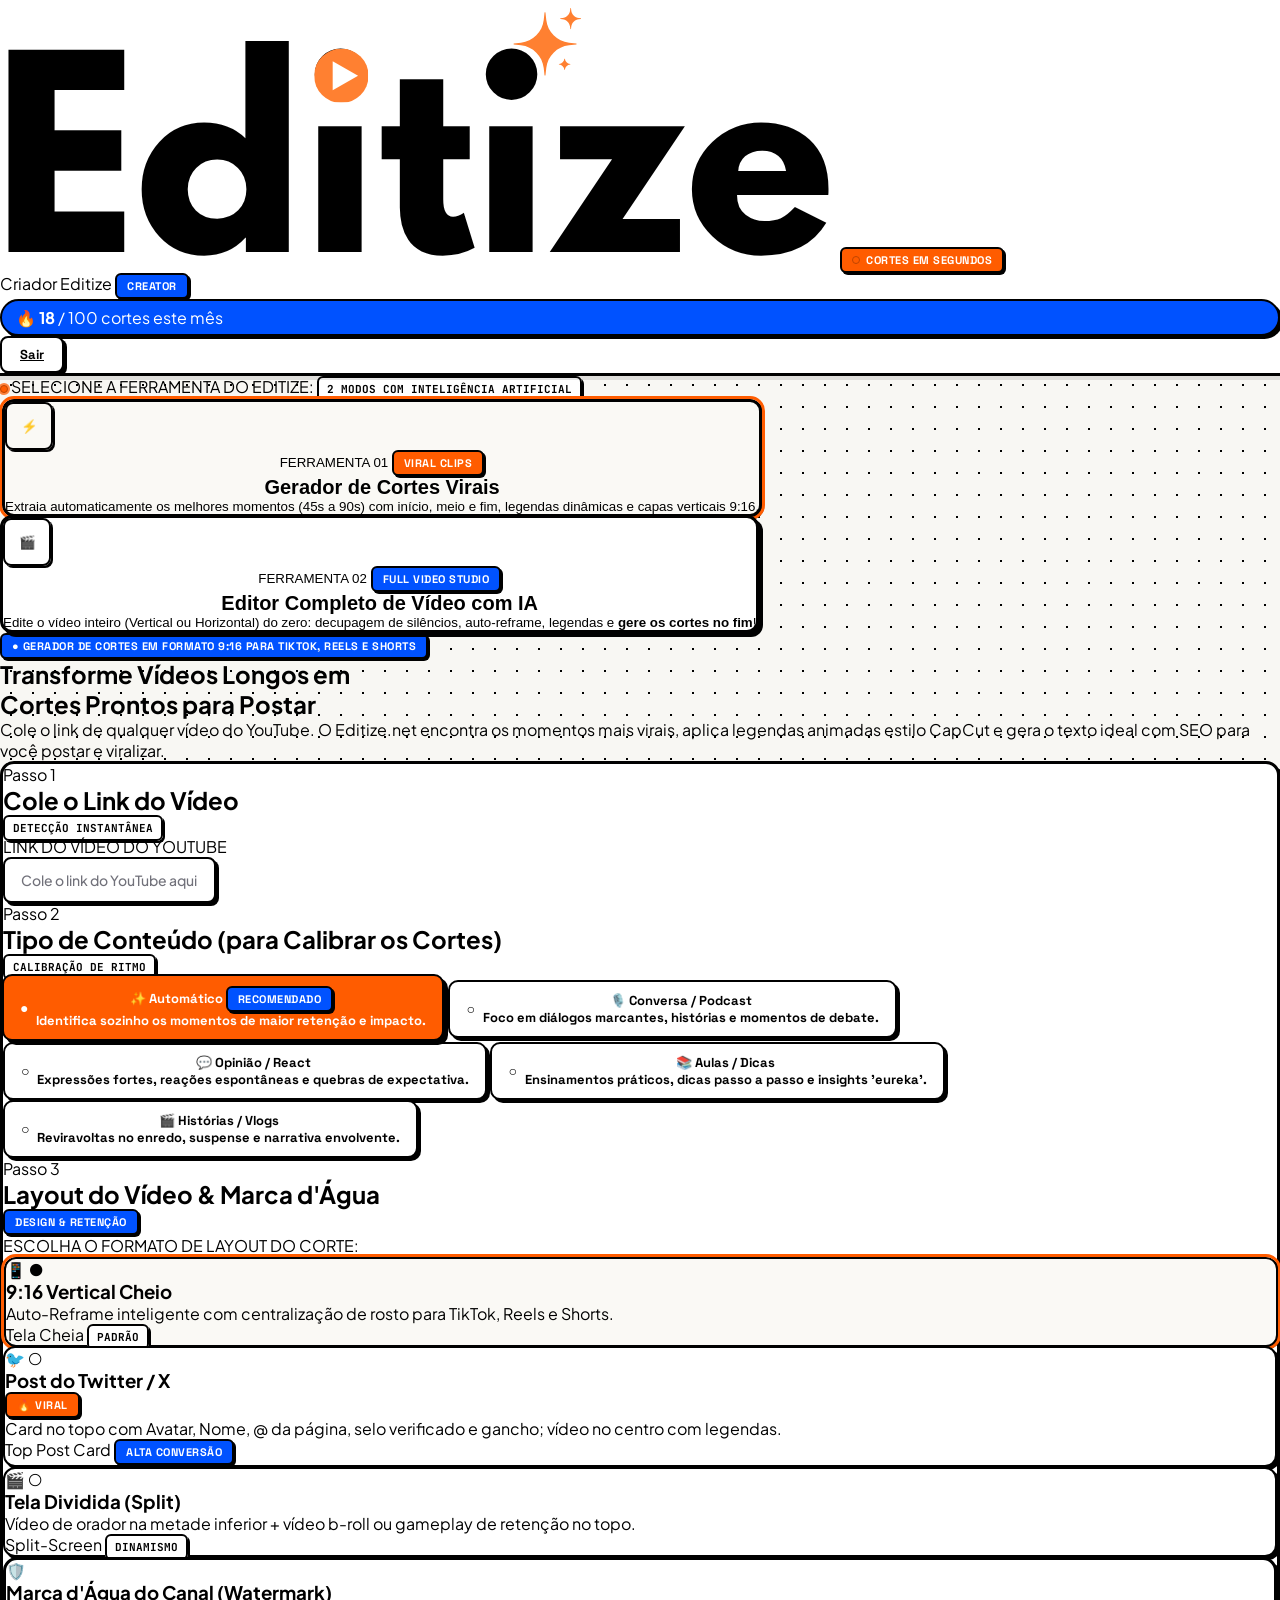
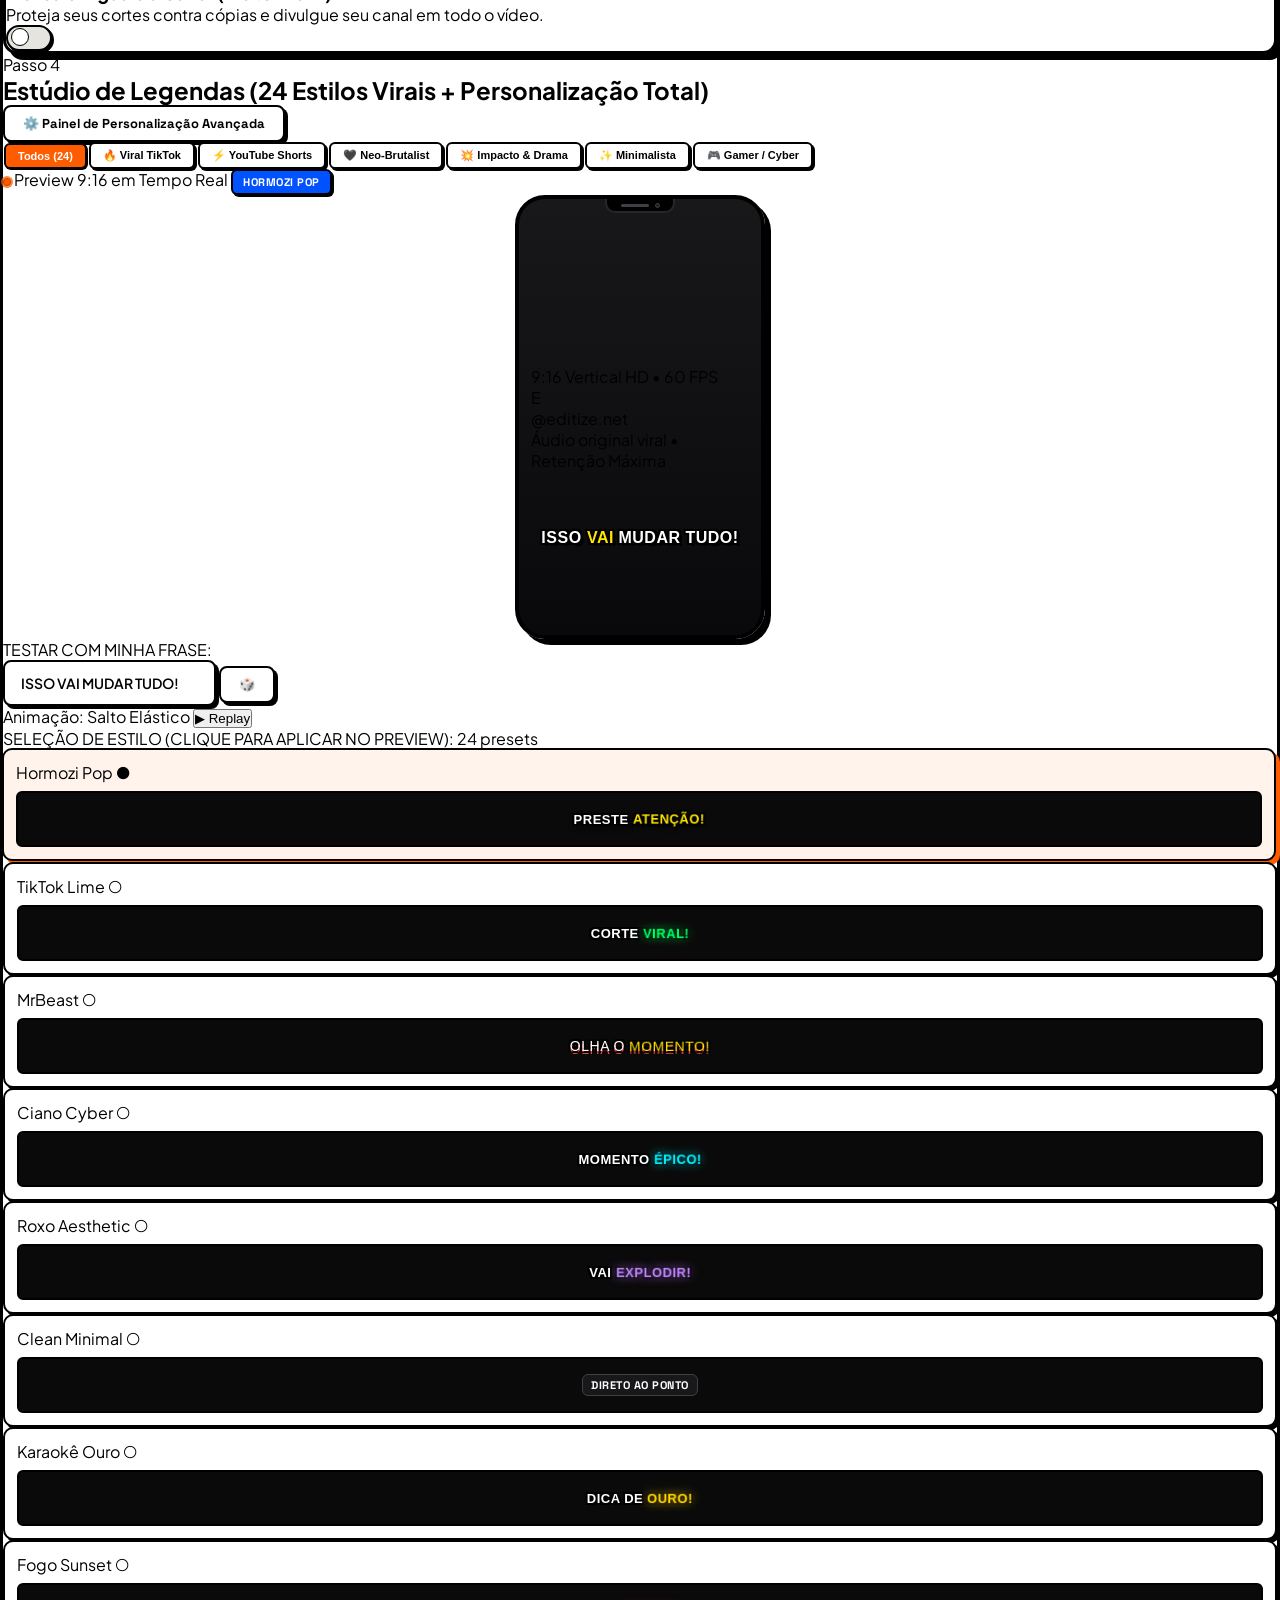
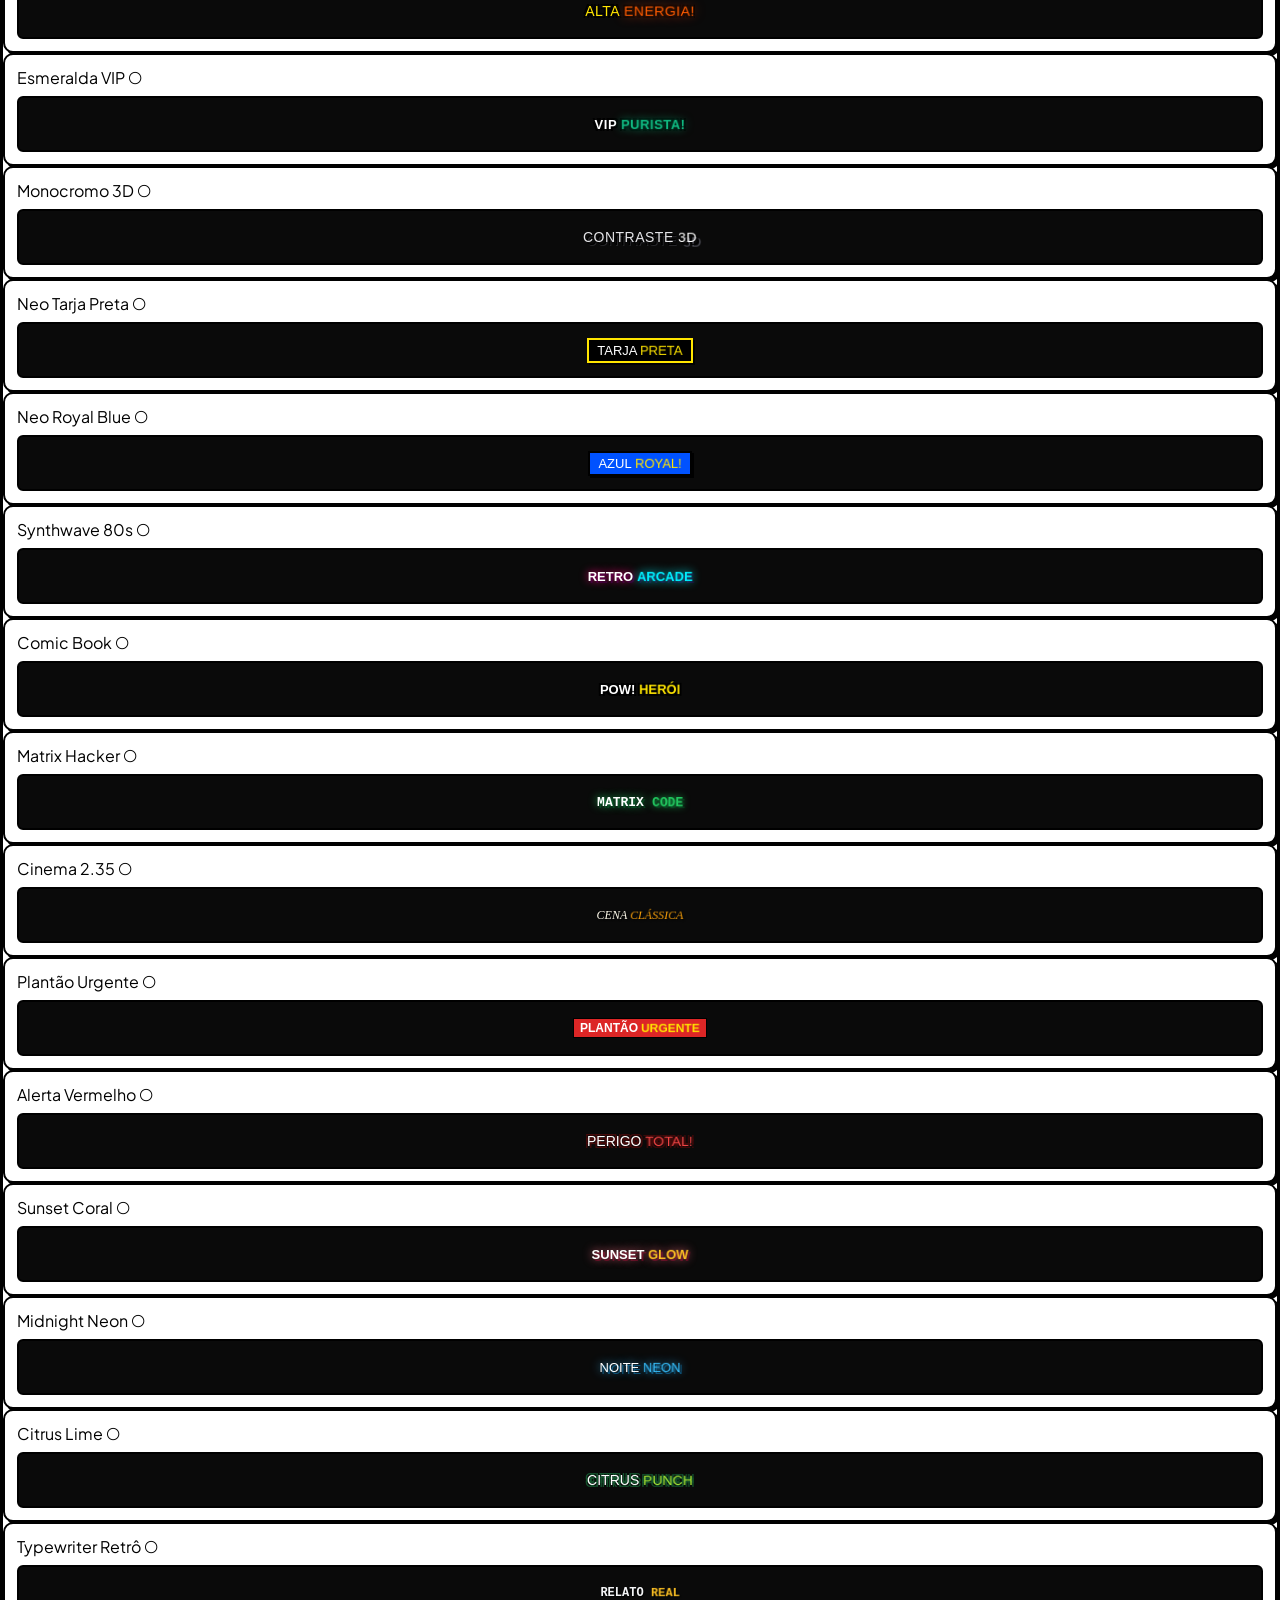
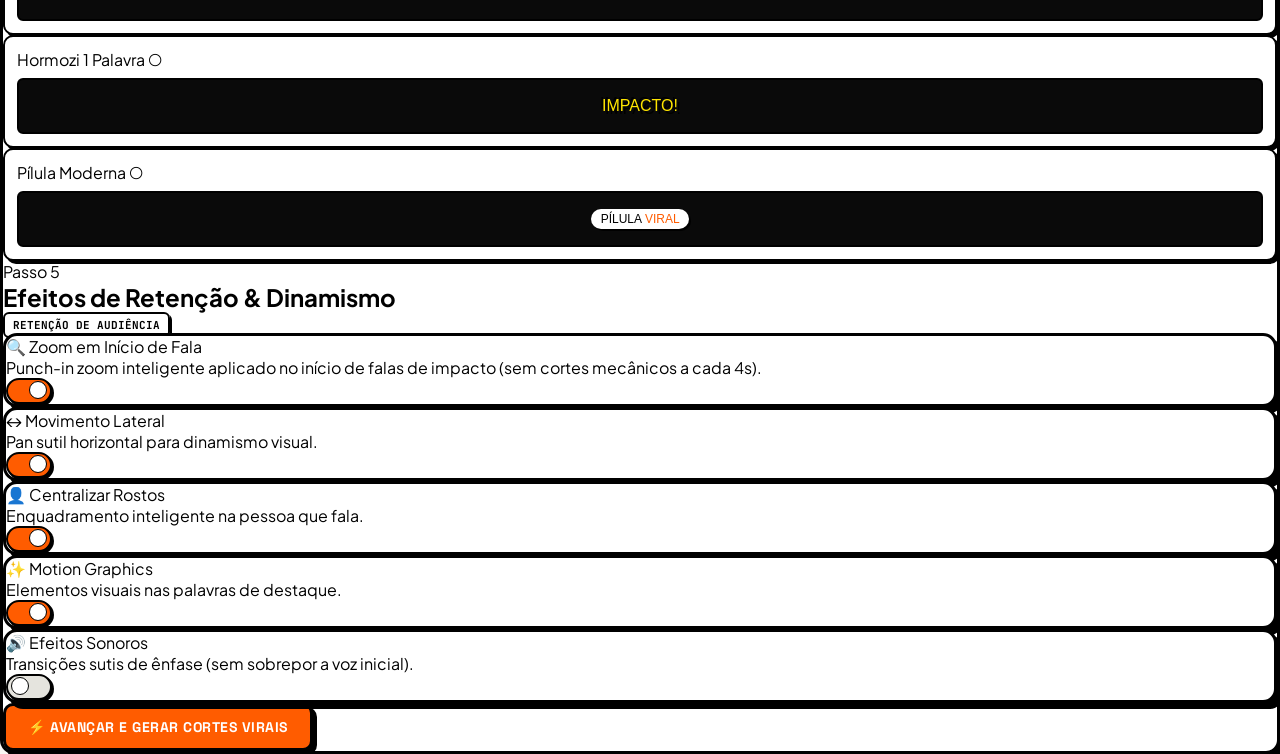
==== commit 2c7c6688: "feat: logo oficial Editize, correcao de efeitos sonoros, editor de legendas e IA contextual de trans" ====
--- a/templates/index.html
+++ b/templates/index.html
@@ -81,7 +81,7 @@
     <!-- Cabeçalho Principal -->
     <header class="header-glass py-4 px-6 md:px-12 flex justify-between items-center sticky top-0 z-50">
         <div class="flex items-center gap-4">
-            <img src="/static/logo.svg" alt="Editize.net" class="h-8">
+            <img src="/static/logo.png" alt="Editize" class="h-8 md:h-9 object-contain">
             <span class="badge-neon hidden sm:inline-flex">
                 <span class="radar-dot"></span>
                 <span>Cortes em Segundos</span>
@@ -1207,10 +1207,10 @@
                             <div class="text-xs font-black text-black flex items-center gap-1.5">
                                 <span>🔊 Efeitos Sonoros</span>
                             </div>
-                            <p class="text-[11px] text-zinc-600 font-medium">Whooshes e pops sincronizados com cortes.</p>
+                            <p class="text-[11px] text-zinc-600 font-medium">Transições sutis de ênfase (sem sobrepor a voz inicial).</p>
                         </div>
                         <label class="toggle-switch">
-                            <input type="checkbox" id="toggle-sound-effects" checked>
+                            <input type="checkbox" id="toggle-sound-effects">
                             <span class="toggle-slider"></span>
                         </label>
                     </div>
@@ -1480,8 +1480,12 @@
 
             <!-- Campo de Texto das Falas -->
             <div class="space-y-1.5">
-                <label class="block text-[11px] font-black text-zinc-800 uppercase">FALAS / TEXTO DA LEGENDA:</label>
-                <textarea id="edit-sub-text" rows="3" oninput="updateModalPreviewText()" class="tech-input text-xs w-full font-medium" placeholder="Digite as frases faladas..."></textarea>
+                <div class="flex justify-between items-center">
+                    <label class="block text-[11px] font-black text-zinc-800 uppercase">Falas e Palavras da Legenda:</label>
+                    <span class="text-[10px] text-zinc-500 font-bold">Edição Direta do Texto Falado</span>
+                </div>
+                <textarea id="edit-sub-text" rows="5" oninput="updateModalPreviewText()" class="tech-input text-xs w-full font-medium leading-relaxed" placeholder="Digite ou corrija as falas deste corte..."></textarea>
+                <p class="text-[10px] text-zinc-500 font-medium">Dica: Corrija palavras com som trocado ou nomes próprios. A sincronização de áudio será preservada automaticamente ao salvar.</p>
             </div>
 
             <!-- Mini Preview da Legenda no Modal -->
